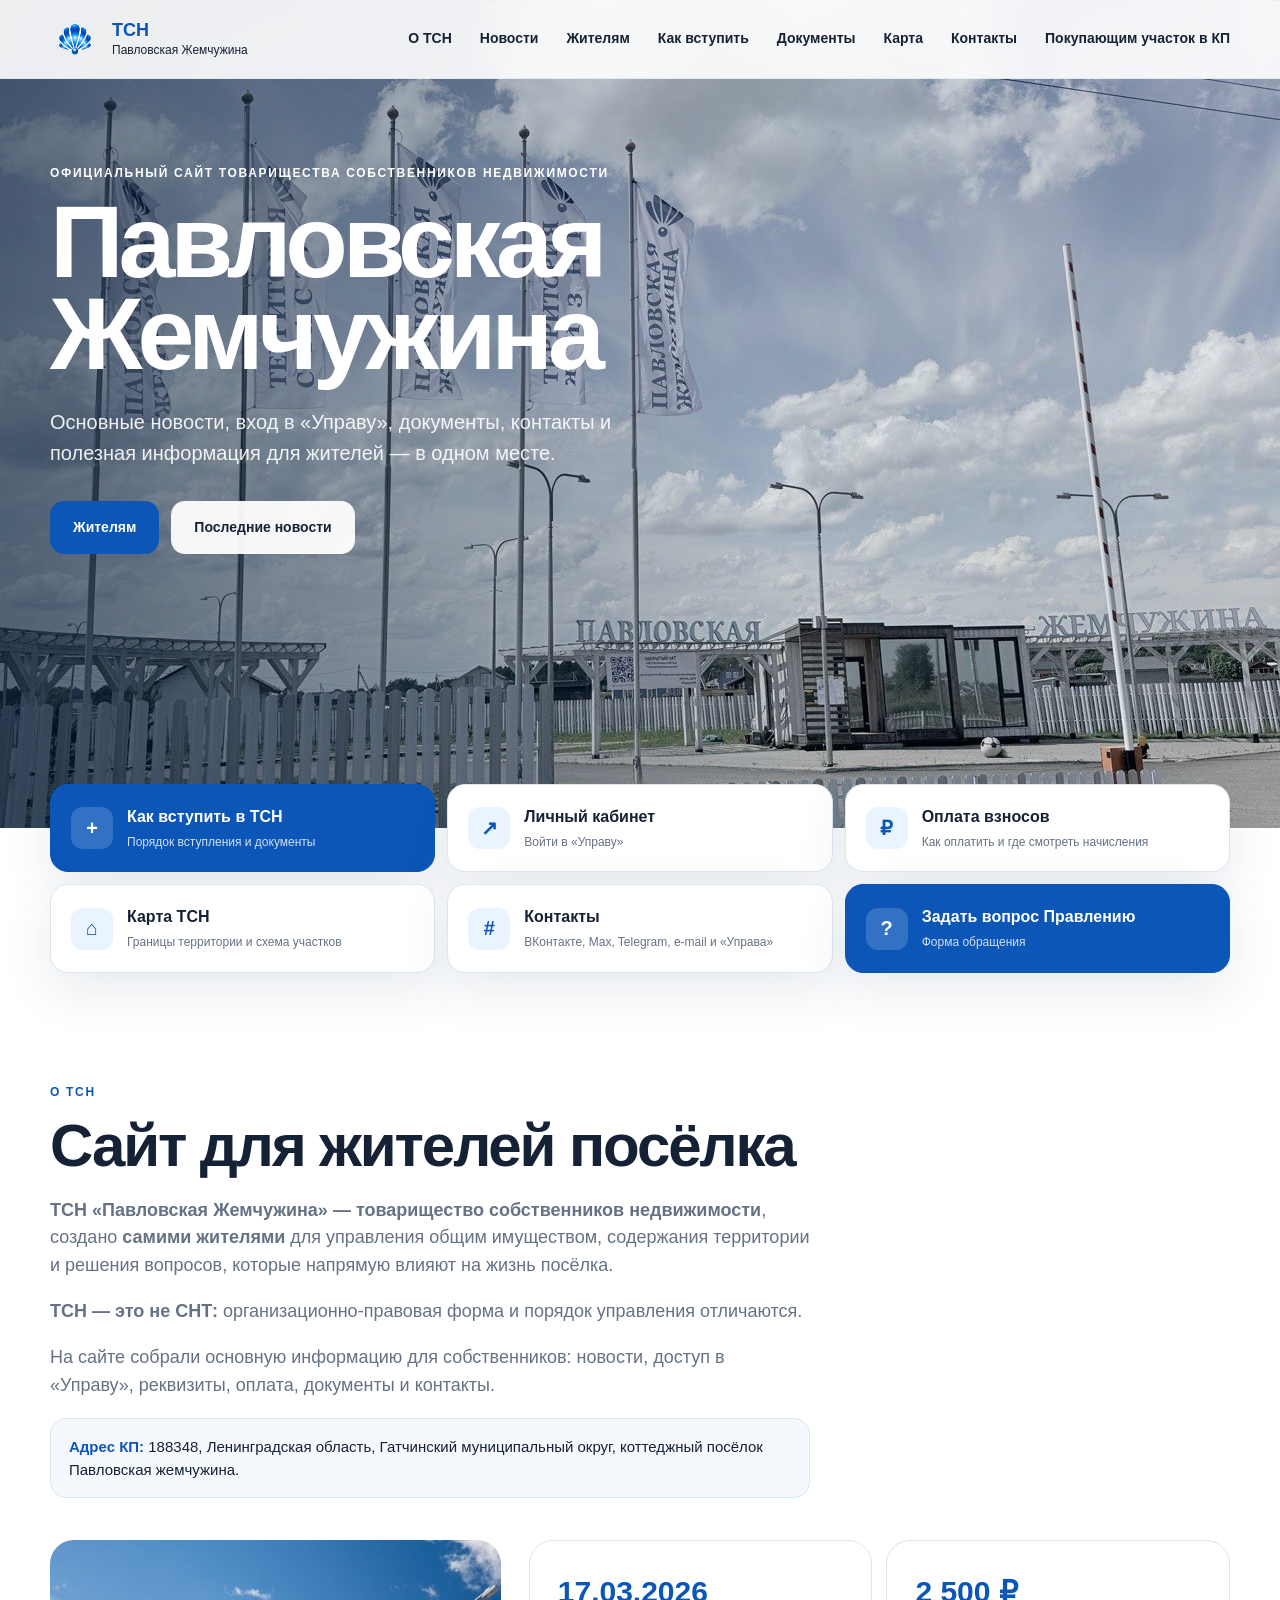
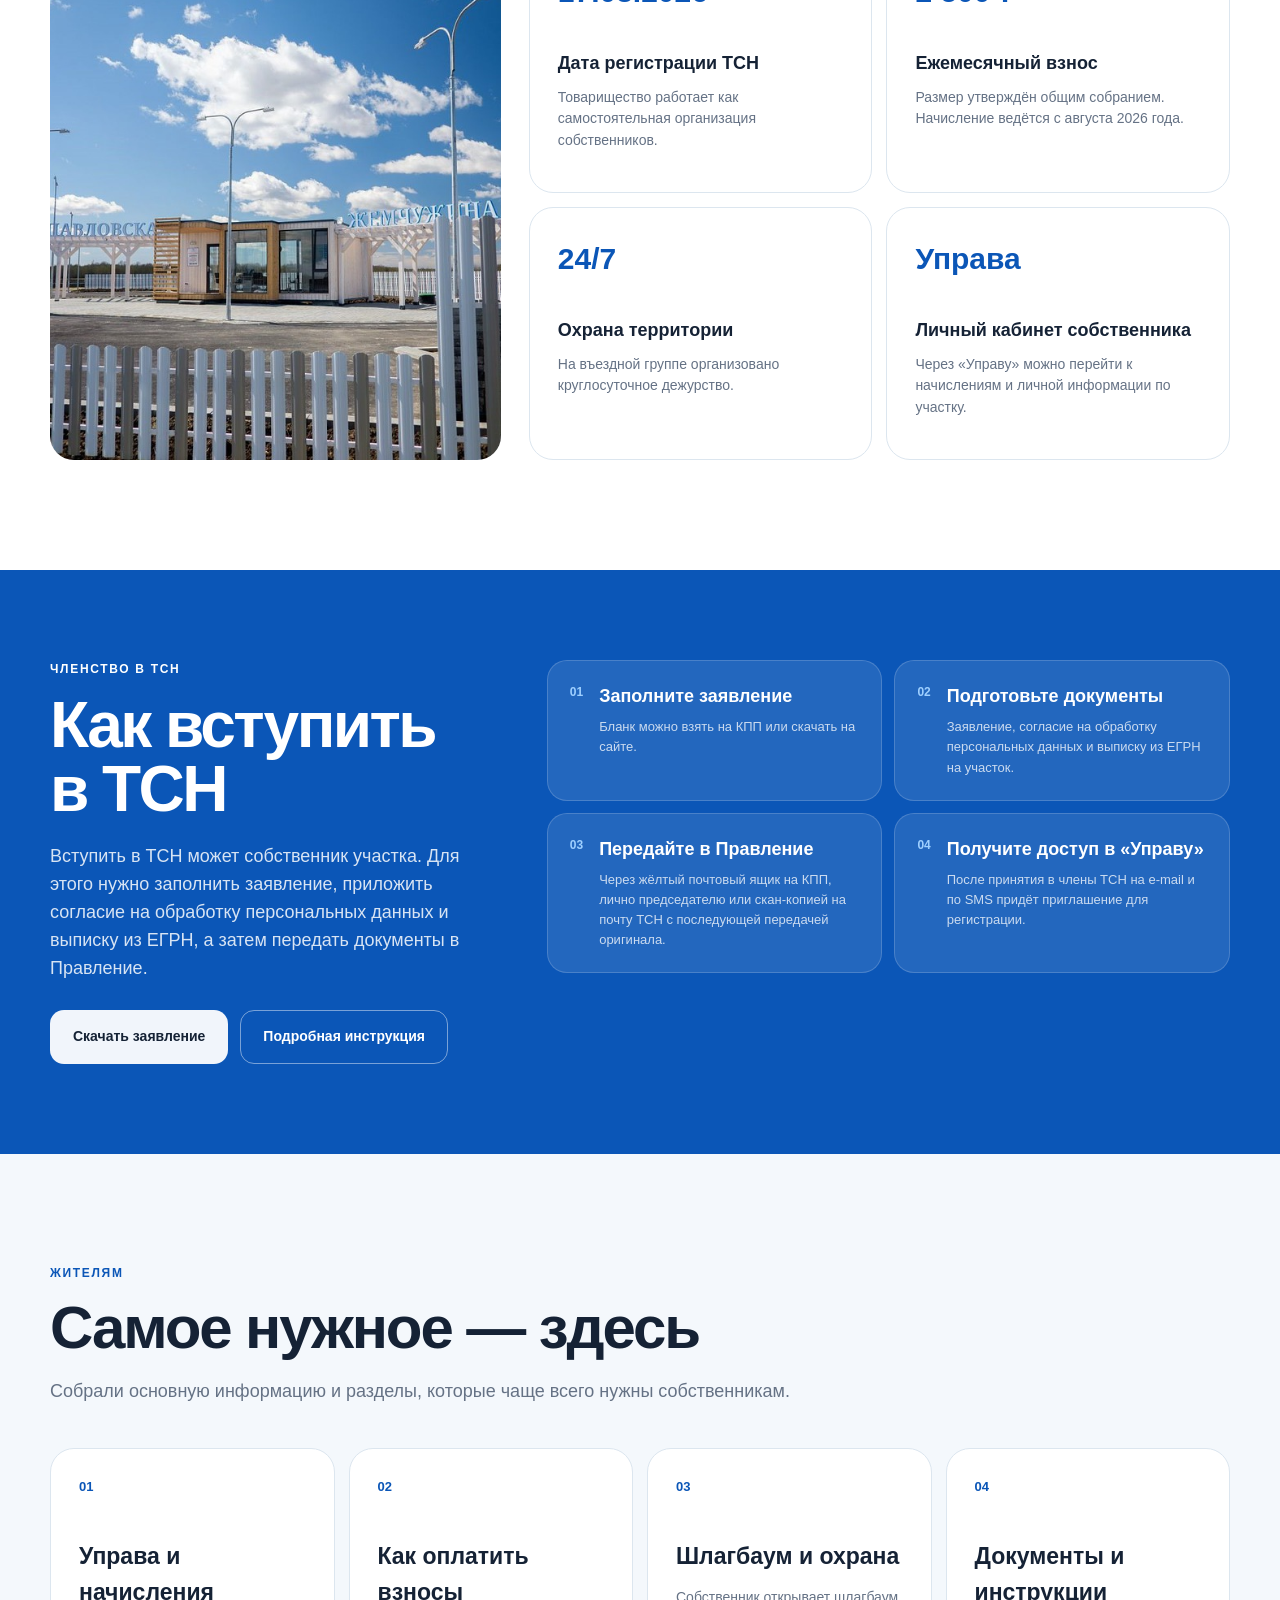
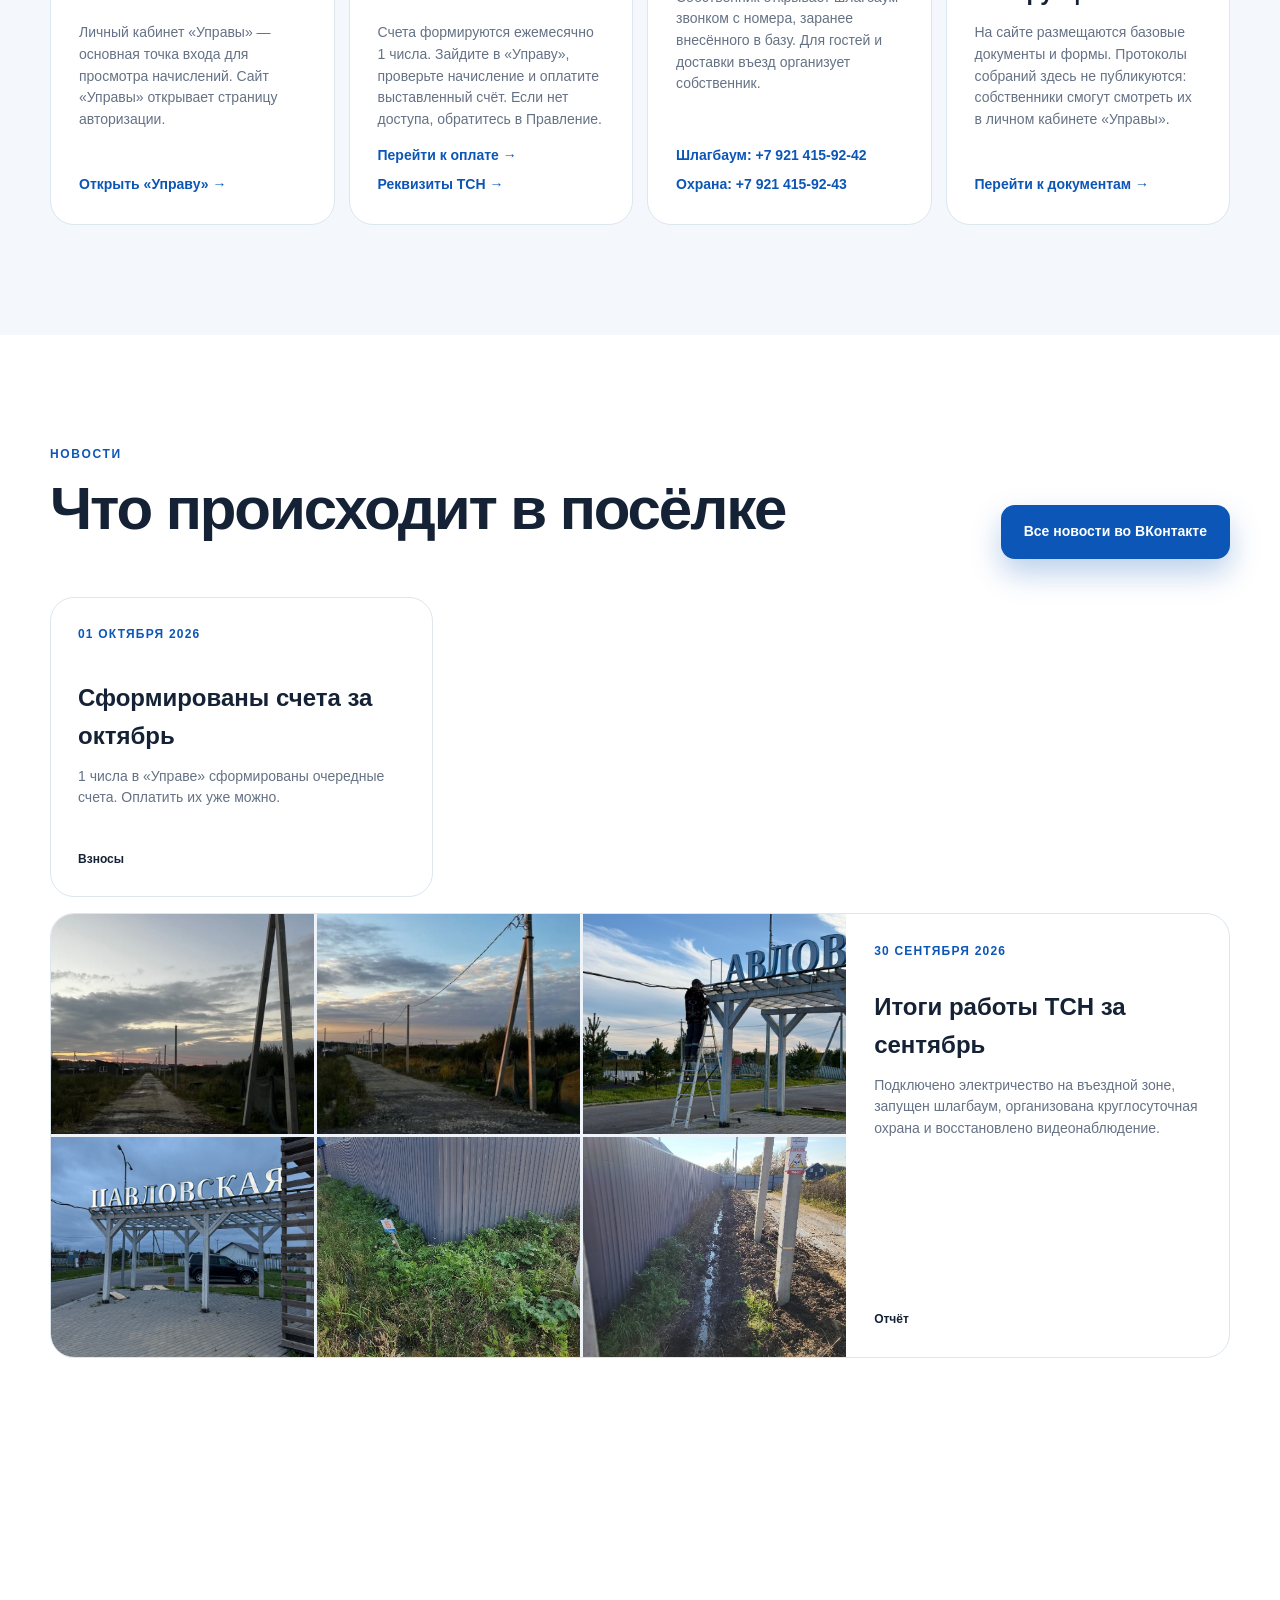
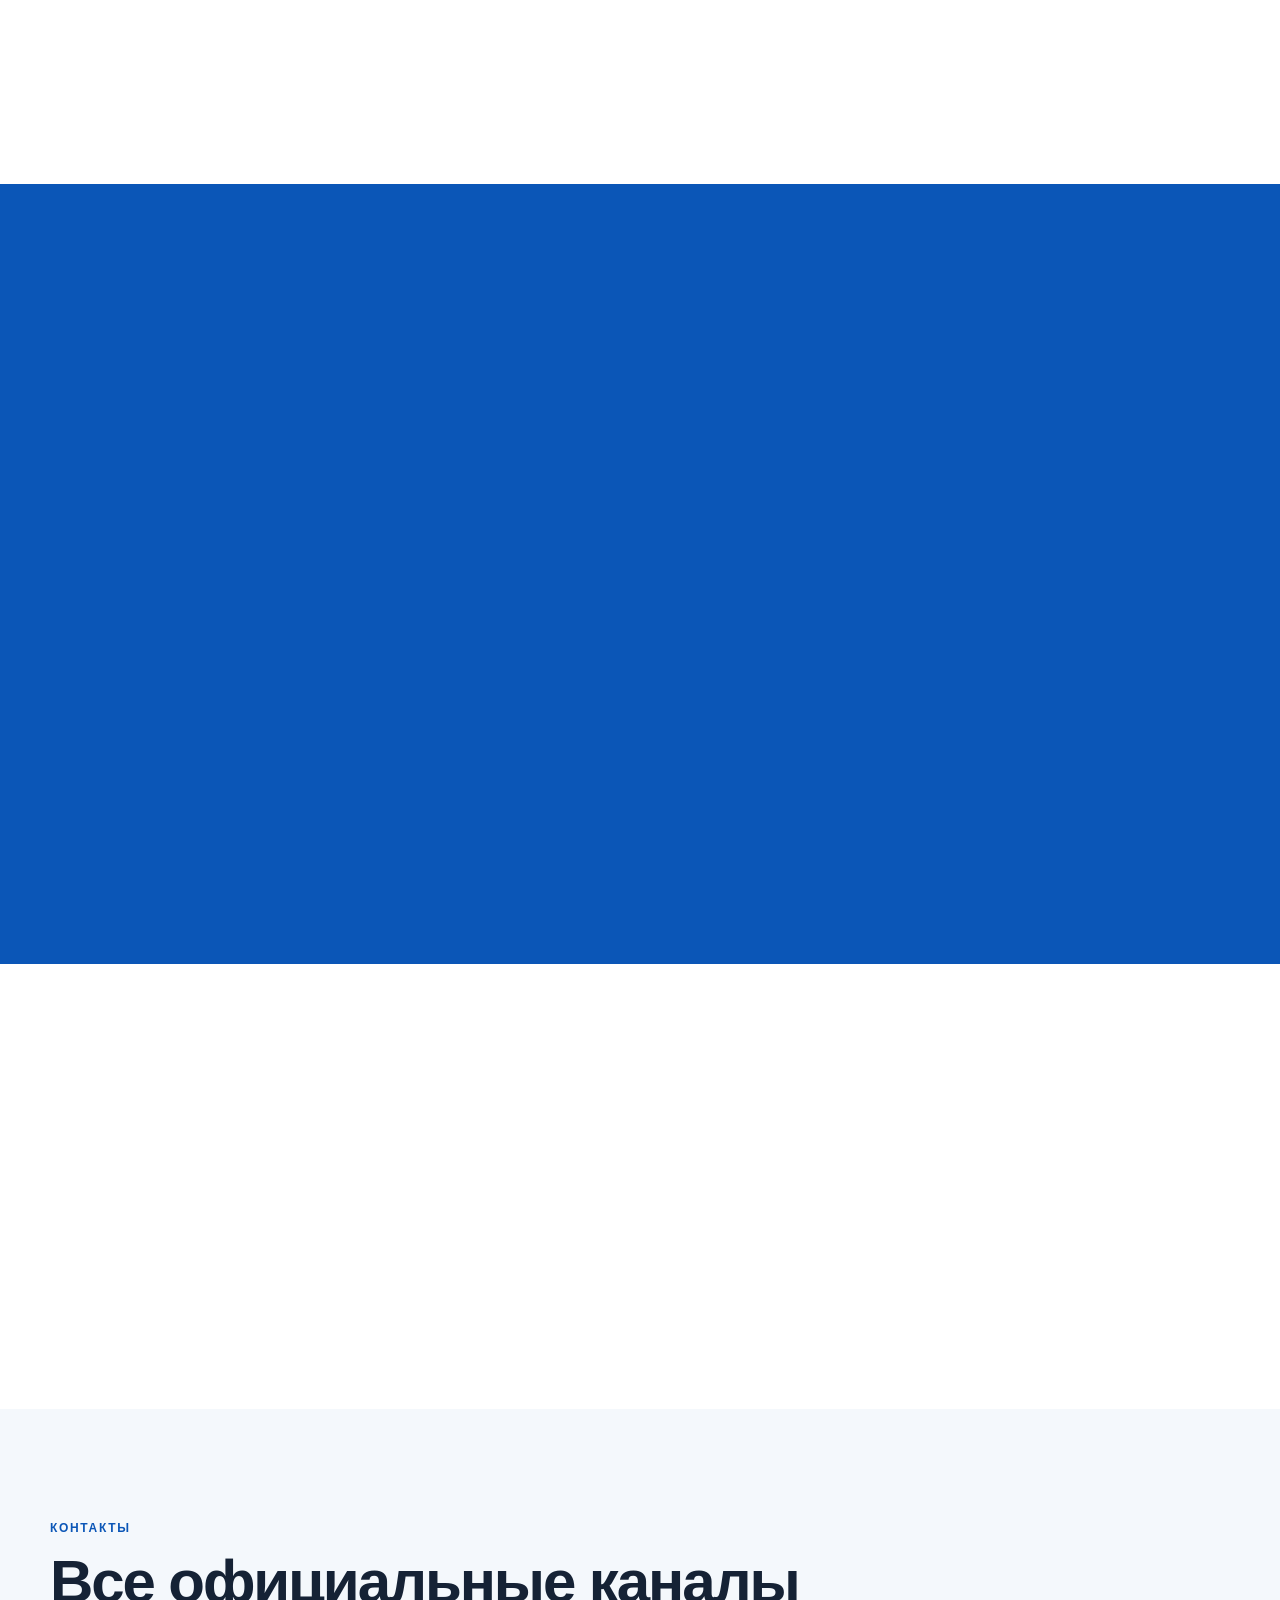
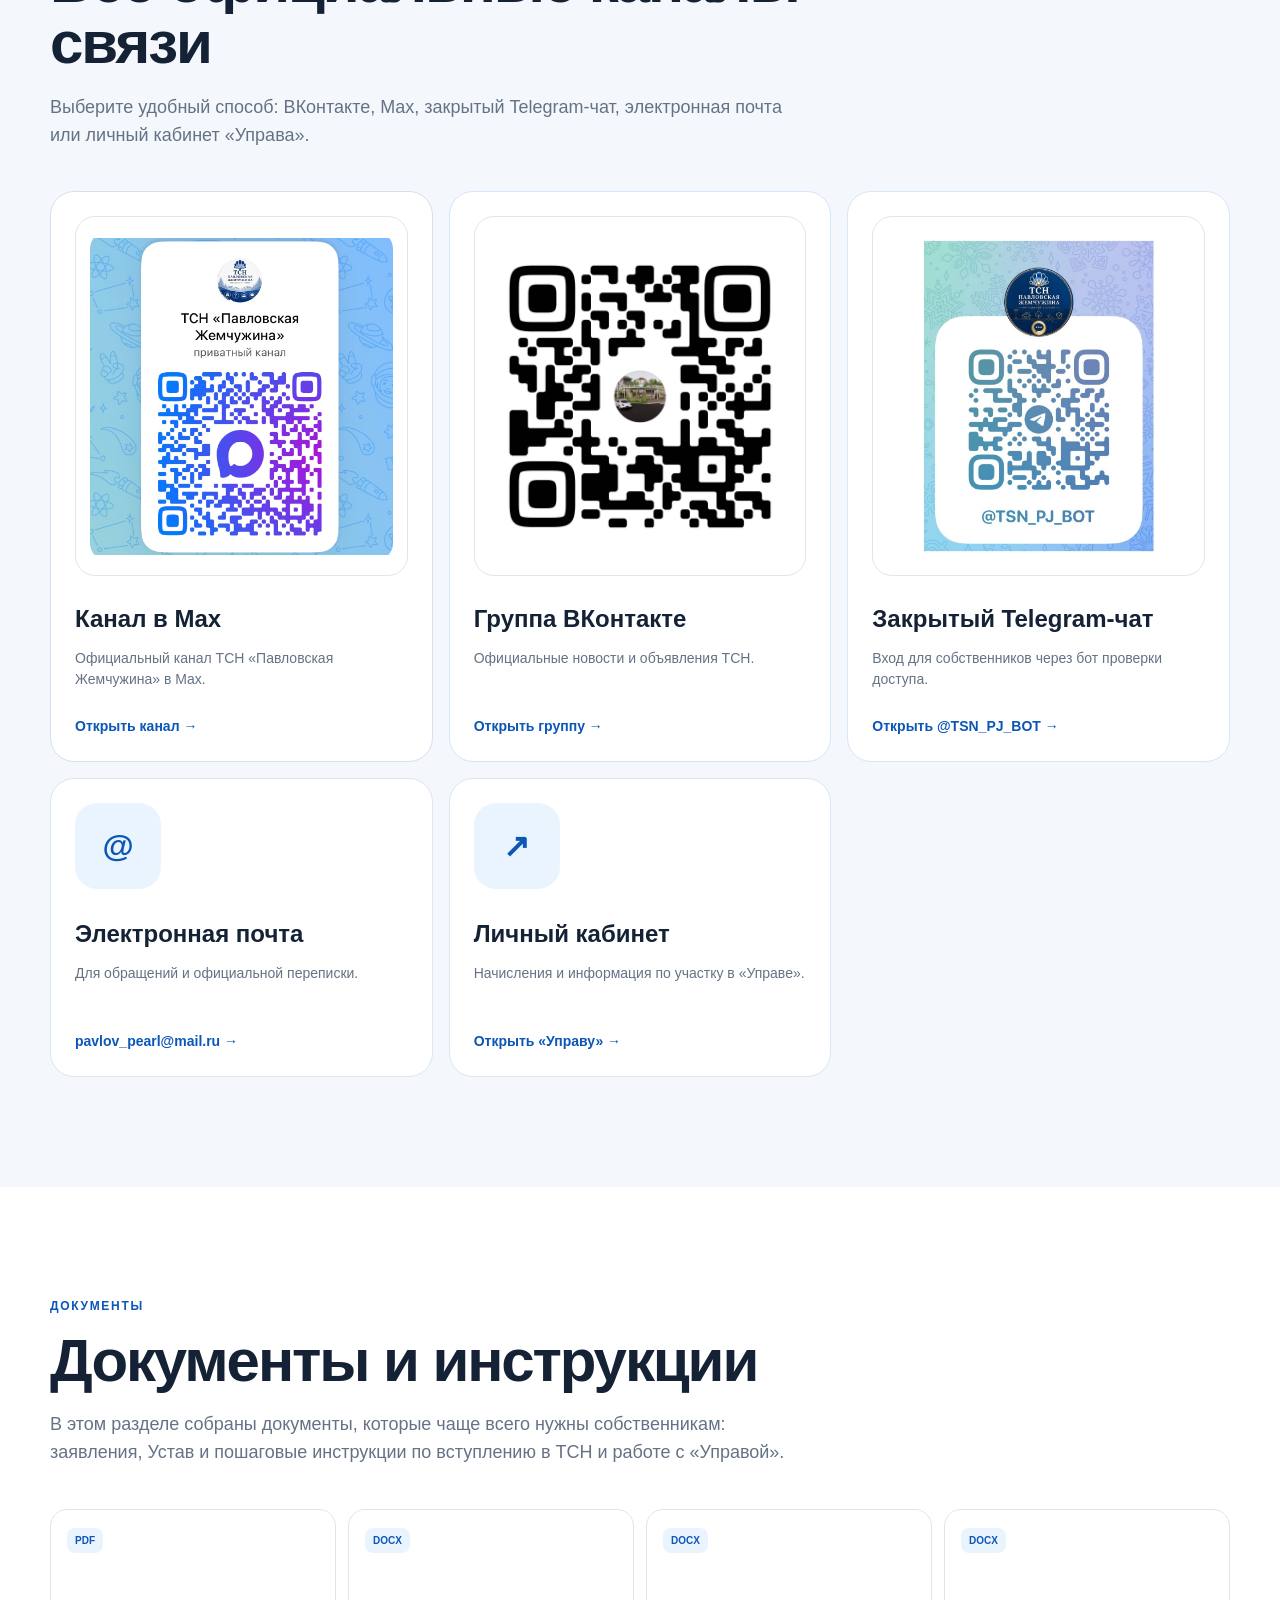
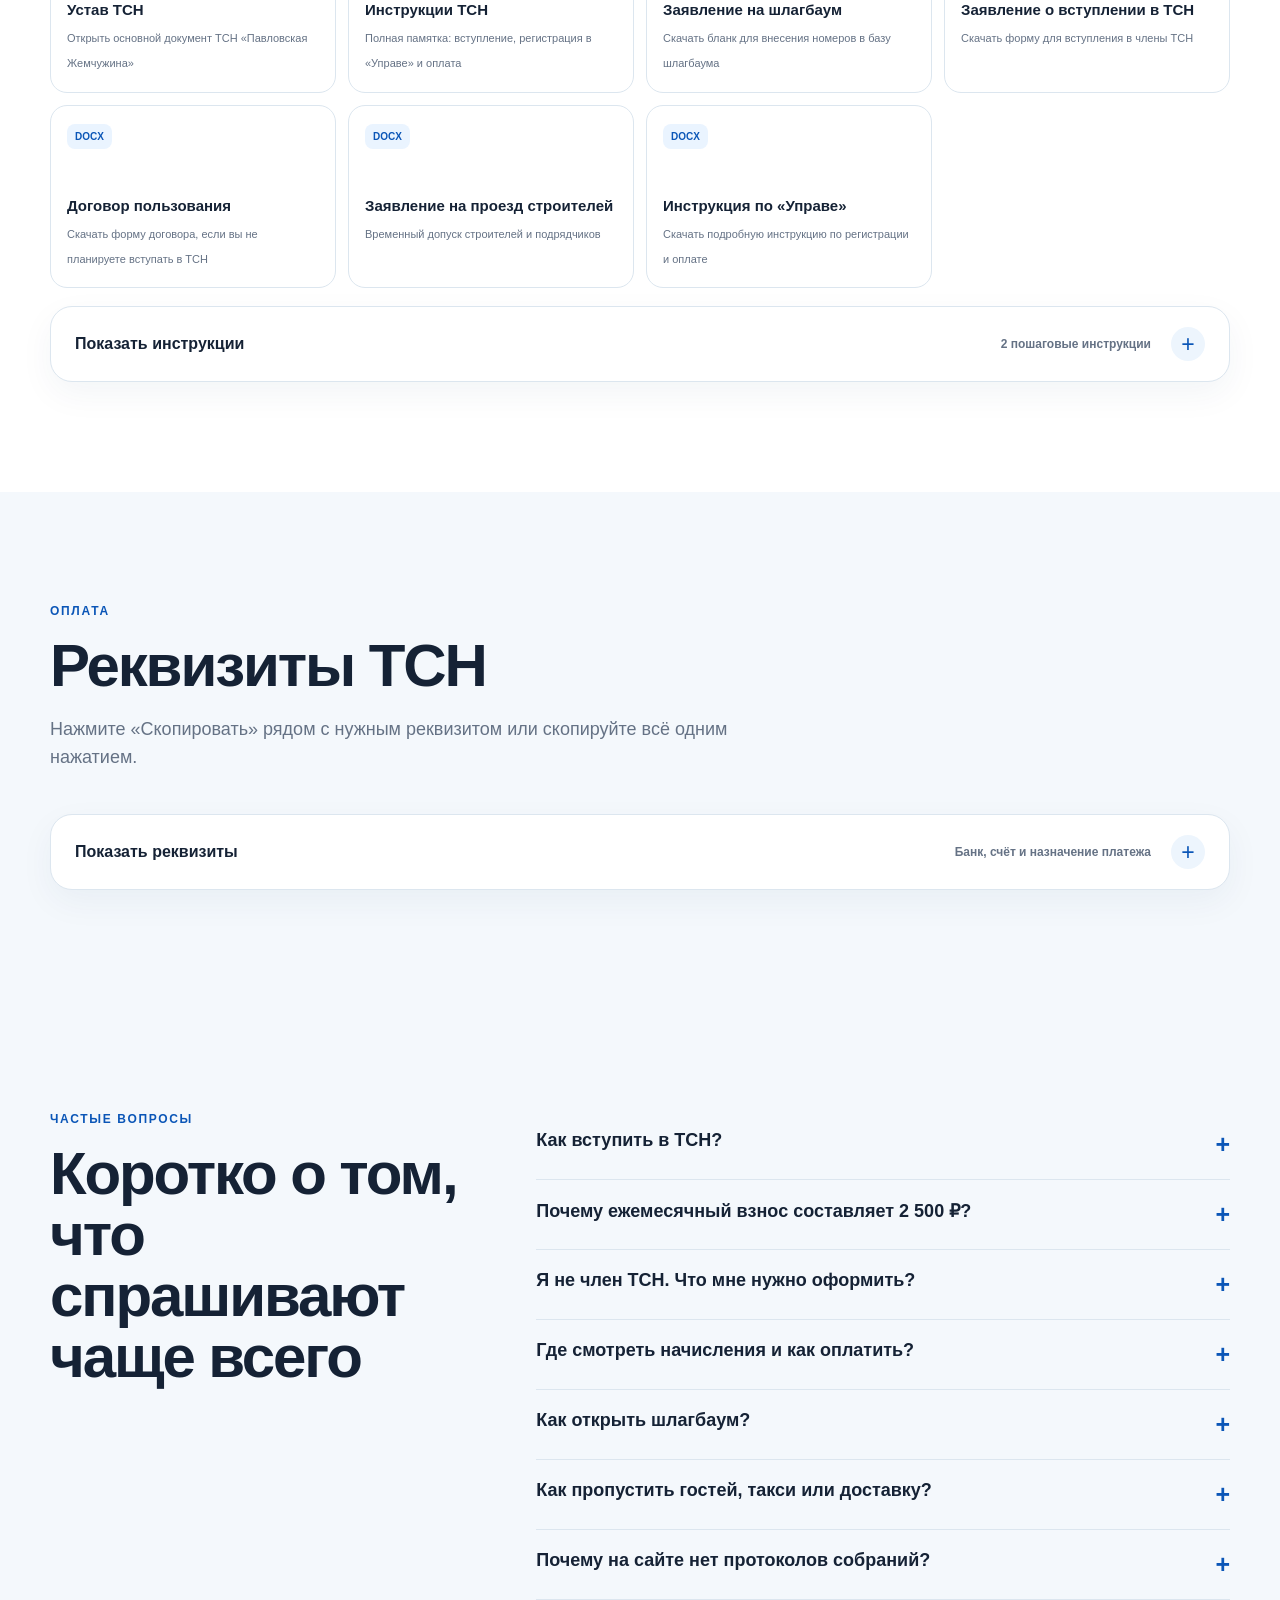
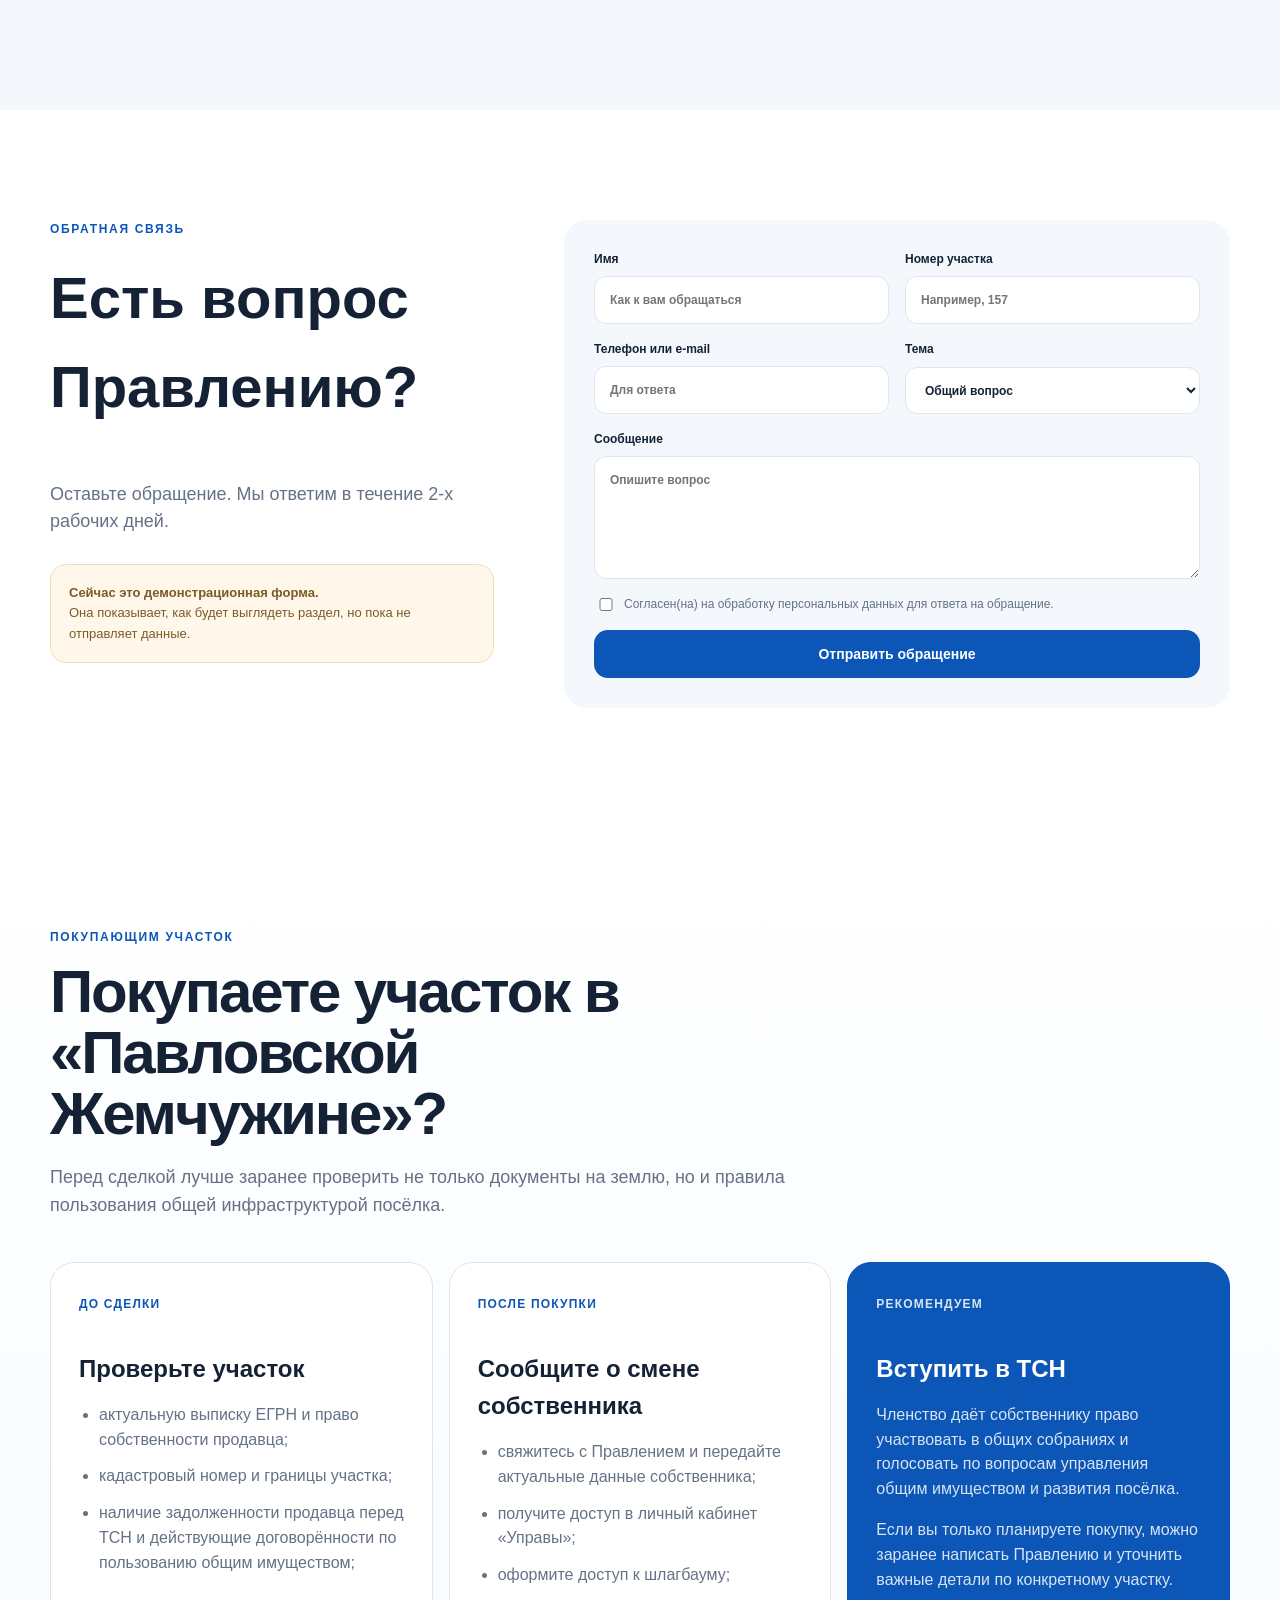
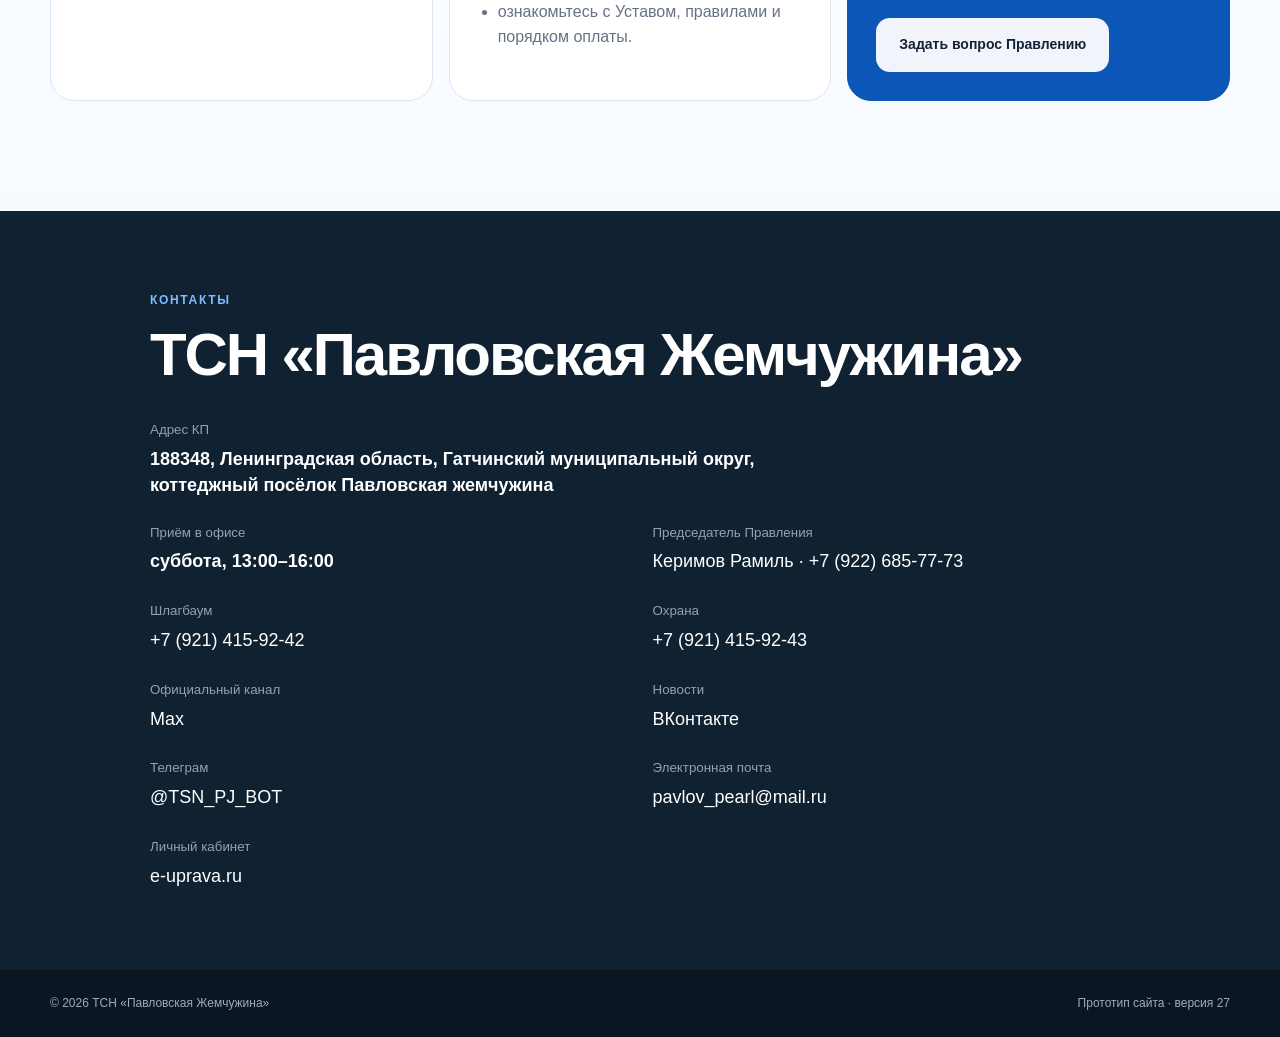
==== index.html @ 9bb7208a "Add files via upload" ====
<!doctype html>
<html lang="ru">
<head>
  <meta charset="utf-8" />
  <meta name="viewport" content="width=device-width, initial-scale=1" />
  <meta name="theme-color" content="#0b56b7" />
  <meta name="description" content="Официальный сайт ТСН «Павловская Жемчужина»: новости, карта, документы, контакты и сервисы для жителей." />
  <title>ТСН «Павловская Жемчужина»</title>
  <link rel="icon" type="image/png" href="assets/logo-mark.png" />
  <link rel="stylesheet" href="styles.css" />
</head>
<body>
  <header class="site-header" id="top">
    <div class="header-inner container">
      <a class="brand" href="#top" aria-label="На главную">
        <img src="assets/logo-mark.png" alt="Павловская Жемчужина" />
        <span><strong>ТСН</strong><small>Павловская Жемчужина</small></span>
      </a>
      <button class="menu-toggle" type="button" aria-label="Открыть меню" aria-expanded="false">☰</button>
      <nav class="main-nav" aria-label="Основная навигация">
        <a href="#about">О ТСН</a>
        <a href="#news">Новости</a>
        <a href="#residents">Жителям</a>
        <a href="#join">Как вступить</a>
        <a href="#documents">Документы</a>
        <a href="#map">Карта</a>
        <a href="#contacts">Контакты</a>
        <a href="#buyers">Покупающим участок в КП</a>
      </nav>
    </div>
  </header>

  <main>
    <section class="hero">
      <img class="hero-bg" src="assets/hero.jpg" alt="Въезд в коттеджный поселок Павловская Жемчужина" />
      <div class="hero-overlay"></div>
      <div class="hero-content container">
        <div class="hero-card reveal">
          <p class="eyebrow">Официальный сайт товарищества собственников недвижимости</p>
          <h1>Павловская<br>Жемчужина</h1>
          <p class="hero-lead">Основные новости, вход в «Управу», документы, контакты и полезная информация для жителей — в одном месте.</p>
          <div class="hero-actions">
            <a class="btn btn-primary" href="#residents">Жителям</a>
            <a class="btn btn-light" href="#news">Последние новости</a>
          </div>
        </div>
      </div>
    </section>

    <section class="quick-wrap">
      <div class="container quick-grid quick-grid-six">
        <a class="quick-card quick-card-accent" href="#join"><span class="quick-icon">+</span><div><strong>Как вступить в ТСН</strong><small>Порядок вступления и документы</small></div></a>
        <a class="quick-card" href="https://e-uprava.ru/main" target="_blank" rel="noopener"><span class="quick-icon">↗</span><div><strong>Личный кабинет</strong><small>Войти в «Управу»</small></div></a>
        <a class="quick-card" href="#payments"><span class="quick-icon">₽</span><div><strong>Оплата взносов</strong><small>Как оплатить и где смотреть начисления</small></div></a>
        <a class="quick-card" href="#map"><span class="quick-icon">⌂</span><div><strong>Карта ТСН</strong><small>Границы территории и схема участков</small></div></a>
        <a class="quick-card" href="#socials"><span class="quick-icon">#</span><div><strong>Контакты</strong><small>ВКонтакте, Max, Telegram, e-mail и «Управа»</small></div></a>
        <a class="quick-card quick-card-accent" href="#feedback"><span class="quick-icon">?</span><div><strong>Задать вопрос Правлению</strong><small>Форма обращения</small></div></a>
      </div>
    </section>

    <section class="section container" id="about">
      <div class="section-heading reveal">
        <p class="eyebrow blue">О ТСН</p>
        <h2>Сайт для жителей посёлка</h2>
        <p><strong>ТСН «Павловская Жемчужина» — товарищество собственников недвижимости</strong>, создано <strong>самими жителями</strong> для управления общим имуществом, содержания территории и решения вопросов, которые напрямую влияют на жизнь посёлка.</p>
        <p><strong>ТСН — это не СНТ:</strong> организационно-правовая форма и порядок управления отличаются.</p>
        <p>На сайте собрали основную информацию для собственников: новости, доступ в «Управу», реквизиты, оплата, документы и контакты.</p>
              <div class="address-note reveal"><strong>Адрес КП:</strong> 188348, Ленинградская область, Гатчинский муниципальный округ, коттеджный посёлок Павловская жемчужина.</div>
      </div>
      <div class="about-grid">
        <div class="about-photo reveal"><img src="assets/entrance.jpg" alt="Въездная группа Павловской Жемчужины" /></div>
        <div class="facts-grid reveal">
          <article><span>17.03.2026</span><strong>Дата регистрации ТСН</strong><p>Товарищество работает как самостоятельная организация собственников.</p></article>
          <article><span>2 500 ₽</span><strong>Ежемесячный взнос</strong><p>Размер утверждён общим собранием. Начисление ведётся с августа 2026 года.</p></article>
          <article><span>24/7</span><strong>Охрана территории</strong><p>На въездной группе организовано круглосуточное дежурство.</p></article>
          <article><span>Управа</span><strong>Личный кабинет собственника</strong><p>Через «Управу» можно перейти к начислениям и личной информации по участку.</p></article>
        </div>
      </div>
    </section>

    <section class="section join-section" id="join">
      <div class="container join-layout">
        <div class="join-copy reveal">
          <p class="eyebrow">Членство в ТСН</p>
          <h2>Как вступить в ТСН</h2>
          <p>Вступить в ТСН может собственник участка. Для этого нужно заполнить заявление, приложить согласие на обработку персональных данных и выписку из ЕГРН, а затем передать документы в Правление.</p>
          <div class="join-actions">
            <a class="btn btn-light" href="assets/zayavlenie-o-vstuplenii-v-tsn.docx" download>Скачать заявление</a>
            <a class="btn join-outline" href="#documents">Подробная инструкция</a>
          </div>
        </div>
        <div class="join-steps reveal">
          <article><span>01</span><div><strong>Заполните заявление</strong><p>Бланк можно взять на КПП или скачать на сайте.</p></div></article>
          <article><span>02</span><div><strong>Подготовьте документы</strong><p>Заявление, согласие на обработку персональных данных и выписку из ЕГРН на участок.</p></div></article>
          <article><span>03</span><div><strong>Передайте в Правление</strong><p>Через жёлтый почтовый ящик на КПП, лично председателю или скан-копией на почту ТСН с последующей передачей оригинала.</p></div></article>
          <article><span>04</span><div><strong>Получите доступ в «Управу»</strong><p>После принятия в члены ТСН на e-mail и по SMS придёт приглашение для регистрации.</p></div></article>
        </div>
      </div>
    </section>

    <section class="section section-soft" id="residents">
      <div class="container">
        <div class="section-heading reveal">
          <p class="eyebrow blue">Жителям</p>
          <h2>Самое нужное — здесь</h2>
          <p>Собрали основную информацию и разделы, которые чаще всего нужны собственникам.</p>
        </div>
        <div class="service-grid">
          <article class="service-card reveal" id="payments"><span>01</span><h3>Управа и начисления</h3><p>Личный кабинет «Управы» — основная точка входа для просмотра начислений. Сайт «Управы» открывает страницу авторизации.</p><a class="text-link" href="https://e-uprava.ru/main" target="_blank" rel="noopener">Открыть «Управу» →</a></article>
          <article class="service-card reveal"><span>02</span><h3>Как оплатить взносы</h3><p>Счета формируются ежемесячно 1 числа. Зайдите в «Управу», проверьте начисление и оплатите выставленный счёт. Если нет доступа, обратитесь в Правление.</p><a class="text-link" href="https://e-uprava.ru/main" target="_blank" rel="noopener">Перейти к оплате →</a><a class="text-link" href="#requisites">Реквизиты ТСН →</a></article>
          <article class="service-card reveal" id="barrier"><span>03</span><h3>Шлагбаум и охрана</h3><p>Собственник открывает шлагбаум звонком с номера, заранее внесённого в базу. Для гостей и доставки въезд организует собственник.</p><a class="text-link" href="tel:+79214159242">Шлагбаум: +7 921 415-92-42</a><a class="text-link" href="tel:+79214159243">Охрана: +7 921 415-92-43</a></article>
          <article class="service-card reveal"><span>04</span><h3>Документы и инструкции</h3><p>На сайте размещаются базовые документы и формы. Протоколы собраний здесь не публикуются: собственники смогут смотреть их в личном кабинете «Управы».</p><a class="text-link" href="#documents">Перейти к документам →</a></article>
        </div>
      </div>
    </section>

    <section class="section container" id="news">
      <div class="section-row">
        <div class="section-heading compact reveal">
          <p class="eyebrow blue">Новости</p>
          <h2>Что происходит в посёлке</h2>
        </div>
        <a class="btn btn-primary news-cta" href="https://vk.ru/club219287578" target="_blank" rel="noopener">Все новости во ВКонтакте</a>
      </div>
      <div class="news-grid" id="newsGrid"></div>
    </section>

    <section class="feature-section">
      <div class="container feature-grid">
        <div class="feature-photo reveal"><img src="assets/barrier.png" alt="Шлагбаум Павловской Жемчужины" /></div>
        <div class="feature-copy reveal">
          <p class="eyebrow">Въездная группа</p>
          <h2>Шлагбаум на КПП</h2>
          <p>Доступ работает только для телефонных номеров, внесённых в базу по заявлению собственника.</p>
          <ul class="check-list">
            <li>Открытие звонком с зарегистрированного номера</li>
            <li>Гостям, такси и обычной доставке открывает собственник</li>
            <li>Грузовой въезд — через охрану</li>
          </ul>
          <div class="contact-chips"><a href="tel:+79214159242">Шлагбаум</a><a href="tel:+79214159243">Охрана</a></div>
        </div>
      </div>
    </section>

    <section class="section container compact-section" id="map">
      <div class="section-heading reveal compact-heading">
        <p class="eyebrow blue">Карта ТСН</p>
        <h2>Границы территории и схема участков</h2>
        <p>Красной линией показана граница ТСН.</p>
      </div>
      <details class="section-details reveal">
        <summary><span>Показать карту границ</span><span class="details-hint">Открыть схему</span></summary>
        <div class="details-body">
          <div class="map-grid map-grid-single">
            <div class="map-card"><img src="assets/tsn-boundary-map.png" alt="Генплан посёлка с выделенной границей ТСН" /></div>
          </div>
        </div>
      </details>
    </section>

    <section class="section section-soft" id="socials">
      <div class="container">
        <div class="section-heading reveal">
          <p class="eyebrow blue">Контакты</p>
          <h2>Все официальные каналы связи</h2>
          <p>Выберите удобный способ: ВКонтакте, Max, закрытый Telegram-чат, электронная почта или личный кабинет «Управа».</p>
        </div>
        <div class="social-grid">
          <article class="social-card max-card reveal">
            <div class="social-visual"><img src="[data-uri]" alt="QR-код официального канала ТСН в Max" class="contact-qr-image" /></div>
            <h3>Канал в Max</h3>
            <p>Официальный канал ТСН «Павловская Жемчужина» в Max.</p>
            <a class="text-link" href="https://max.ru/join/TcC6BBasvoT4Y1h8aFy3ZYpE2SZgT-ccSAhYjDkr8n4" target="_blank" rel="noopener">Открыть канал →</a>
          </article>
          <article class="social-card vk-card reveal">
            <div class="social-visual"><img src="assets/vk-qr.png" alt="QR-код на группу ВКонтакте" /></div>
            <h3>Группа ВКонтакте</h3>
            <p>Официальные новости и объявления ТСН.</p>
            <a class="text-link" href="https://vk.ru/club219287578" target="_blank" rel="noopener">Открыть группу →</a>
          </article>
          <article class="social-card tg-card reveal">
            <div class="social-visual"><img src="assets/telegram-chat-qr.jpg" alt="QR-код входа в закрытый Telegram-чат ТСН" class="contact-qr-image" /></div>
            <h3>Закрытый Telegram-чат</h3>
            <p>Вход для собственников через бот проверки доступа.</p>
            <a class="text-link" href="https://t.me/TSN_PJ_BOT" target="_blank" rel="noopener">Открыть @TSN_PJ_BOT →</a>
          </article>
          <article class="social-card contact-card reveal">
            <div class="contact-card-icon">@</div>
            <h3>Электронная почта</h3>
            <p>Для обращений и официальной переписки.</p>
            <a class="text-link" href="mailto:pavlov_pearl@mail.ru">pavlov_pearl@mail.ru →</a>
          </article>
          <article class="social-card contact-card reveal">
            <div class="contact-card-icon">↗</div>
            <h3>Личный кабинет</h3>
            <p>Начисления и информация по участку в «Управе».</p>
            <a class="text-link" href="https://e-uprava.ru/main" target="_blank" rel="noopener">Открыть «Управу» →</a>
          </article>
        </div>
      </div>
    </section>

    <section class="section container" id="documents">
      <div class="section-heading reveal">
        <p class="eyebrow blue">Документы</p>
        <h2>Документы и инструкции</h2>
        <p>В этом разделе собраны документы, которые чаще всего нужны собственникам: заявления, Устав и пошаговые инструкции по вступлению в ТСН и работе с «Управой».</p>
      </div>
      <div class="doc-grid doc-grid-files">
        <a class="doc-card" href="assets/ustav-tsn-pavlovskaya-zhemchuzhina.pdf" target="_blank" rel="noopener"><span>PDF</span><strong>Устав ТСН</strong><small>Открыть основной документ ТСН «Павловская Жемчужина»</small></a>
        <a class="doc-card" href="assets/instruktsii-tsn.docx" download><span>DOCX</span><strong>Инструкции ТСН</strong><small>Полная памятка: вступление, регистрация в «Управе» и оплата</small></a>
        <a class="doc-card" href="assets/zayavlenie-na-shlagbaum.docx" download><span>DOCX</span><strong>Заявление на шлагбаум</strong><small>Скачать бланк для внесения номеров в базу шлагбаума</small></a>
        <a class="doc-card" href="assets/zayavlenie-o-vstuplenii-v-tsn.docx" download><span>DOCX</span><strong>Заявление о вступлении в ТСН</strong><small>Скачать форму для вступления в члены ТСН</small></a>
        <a class="doc-card" href="assets/dogovor-polzovaniya-obshchim-imushchestvom.docx" download><span>DOCX</span><strong>Договор пользования</strong><small>Скачать форму договора, если вы не планируете вступать в ТСН</small></a>
        <a class="doc-card" href="assets/zayavlenie-na-vremennyy-dopusk-stroiteley.docx" download><span>DOCX</span><strong>Заявление на проезд строителей</strong><small>Временный допуск строителей и подрядчиков</small></a>
        <a class="doc-card" href="assets/instruktsiya-uprava.docx" download><span>DOCX</span><strong>Инструкция по «Управе»</strong><small>Скачать подробную инструкцию по регистрации и оплате</small></a>
      </div>
      <details class="section-details instructions-collapsible reveal">
        <summary><span>Показать инструкции</span><span class="details-hint">2 пошаговые инструкции</span></summary>
        <div class="details-body">
          <div class="instruction-stack">
        <details class="instruction-details">
          <summary>Как вступить в ТСН</summary>
          <div class="instruction-content">
            <ol>
              <li><strong>Заполните заявление о вступлении.</strong> Бланк можно взять на КПП на информационном щите при въезде или скачать на сайте.</li>
              <li><strong>Подготовьте комплект документов.</strong> Нужны заявление о вступлении, согласие на обработку персональных данных и выписка из ЕГРН на участок.</li>
              <li><strong>Передайте документы в Правление.</strong> Можно оставить их в жёлтом почтовом ящике на информационном щите на КПП, передать лично председателю Правления Рамилю Керимову (+7 922 685-77-73) или отправить скан-копию на <a href="mailto:pavlov_pearl@mail.ru">pavlov_pearl@mail.ru</a> с последующей передачей оригинала.</li>
              <li><strong>После вступления оплатите вступительный взнос.</strong> На электронную почту придут реквизиты для оплаты вступительного взноса 2 500 ₽.</li>
              <li><strong>Зарегистрируйтесь в «Управе».</strong> После принятия в члены ТСН на e-mail и по SMS придёт ссылка-приглашение на регистрацию на портале «Управа».</li>
            </ol>
            <a class="text-link" href="assets/zayavlenie-o-vstuplenii-v-tsn.docx" download>Скачать заявление о вступлении →</a>
            <a class="text-link" href="assets/instruktsii-tsn.docx" download>Скачать полную инструкцию ТСН →</a>
          </div>
        </details>
        <details class="instruction-details reveal">
          <summary>Как зарегистрироваться и оплатить через «Управу»</summary>
          <div class="instruction-content">
            <ol>
              <li><strong>Получите приглашение.</strong> После принятия в члены ТСН на e-mail и по SMS приходит ссылка на регистрацию на портале «Управа».</li>
              <li><strong>Зарегистрируйтесь на портале.</strong> По ссылке введите телефон или e-mail, указанный в заявлении на вступление, и придумайте пароль. Входить в «Управу» рекомендуется без VPN.</li>
              <li><strong>Пополните лицевой счёт.</strong> В разделе «Главная» нажмите «Пополнить баланс», укажите сумму и сохраните счёт. Его можно оплатить по QR-коду или квитанции.</li>
              <li><strong>Оплатите ежемесячный счёт.</strong> В разделе «Счета» откройте нужный счёт и оплатите его по QR-коду либо кнопкой «Оплатить с ЛС», если лицевой счёт был пополнен заранее.</li>
              <li><strong>Проверьте оплату.</strong> После оплаты информация появится в разделе «Платежи».</li>
            </ol>
            <a class="text-link" href="assets/instruktsiya-uprava.docx" download>Скачать подробную инструкцию по «Управе» →</a>
          </div>
        </details>
        <div class="info-note">
          <strong>Важно по заявлению на шлагбаум</strong>
          <p>Согласие на обработку персональных данных нужно от владельца каждого номера телефона, который указывается в заявлении на шлагбаум.</p>
        </div>
          </div>
        </div>
      </details>
    </section>


    <section class="section section-soft" id="requisites">
      <div class="container">
        <div class="section-heading reveal">
          <p class="eyebrow blue">Оплата</p>
          <h2>Реквизиты ТСН</h2>
          <p>Нажмите «Скопировать» рядом с нужным реквизитом или скопируйте всё одним нажатием.</p>
        </div>

        <details class="section-details requisites-collapsible reveal">
          <summary><span>Показать реквизиты</span><span class="details-hint">Банк, счёт и назначение платежа</span></summary>
          <div class="details-body">
        <div class="requisites-layout">
          <div class="requisites-card reveal">
            <div class="requisite-row">
              <div><small>Получатель</small><strong>ТСН «ПАВЛОВСКАЯ ЖЕМЧУЖИНА»</strong></div>
              <button class="copy-btn" type="button" data-copy='ТСН "ПАВЛОВСКАЯ ЖЕМЧУЖИНА"'>Скопировать</button>
            </div>
            <div class="requisite-row">
              <div><small>ИНН</small><strong>4705128409</strong></div>
              <button class="copy-btn" type="button" data-copy="4705128409">Скопировать</button>
            </div>
            <div class="requisite-row">
              <div><small>КПП</small><strong>470501001</strong></div>
              <button class="copy-btn" type="button" data-copy="470501001">Скопировать</button>
            </div>
            <div class="requisite-row">
              <div><small>ОГРН</small><strong>1264700003380</strong></div>
              <button class="copy-btn" type="button" data-copy="1264700003380">Скопировать</button>
            </div>
            <div class="requisite-row">
              <div><small>Расчётный счёт</small><strong>40703810655710001033</strong></div>
              <button class="copy-btn" type="button" data-copy="40703810655710001033">Скопировать</button>
            </div>
            <div class="requisite-row">
              <div><small>Банк</small><strong>СЕВЕРО-ЗАПАДНЫЙ БАНК ПАО СБЕРБАНК</strong></div>
              <button class="copy-btn" type="button" data-copy="СЕВЕРО-ЗАПАДНЫЙ БАНК ПАО СБЕРБАНК">Скопировать</button>
            </div>
            <div class="requisite-row">
              <div><small>БИК</small><strong>044030653</strong></div>
              <button class="copy-btn" type="button" data-copy="044030653">Скопировать</button>
            </div>
            <div class="requisite-row">
              <div><small>Корр. счёт</small><strong>30101810500000000653</strong></div>
              <button class="copy-btn" type="button" data-copy="30101810500000000653">Скопировать</button>
            </div>
            <div class="requisite-row">
              <div><small>ИНН банка</small><strong>7707083893</strong></div>
              <button class="copy-btn" type="button" data-copy="7707083893">Скопировать</button>
            </div>
            <div class="requisite-row">
              <div><small>КПП банка</small><strong>784243001</strong></div>
              <button class="copy-btn" type="button" data-copy="784243001">Скопировать</button>
            </div>
          </div>

          <aside class="requisites-side reveal">
            <div class="payment-purpose-card">
              <small>Назначение платежа</small>
              <strong>Ежемесячный Взнос члена ТСН Фамилия Имя номер участка</strong>
              <button class="copy-btn copy-btn-primary" type="button" data-copy="Ежемесячный Взнос члена ТСН Фамилия Имя номер участка">Скопировать назначение</button>
            </div>

            <button class="btn btn-primary copy-all-btn" type="button" id="copyAllRequisites">Скопировать все реквизиты</button>
            <a class="btn btn-outline" href="https://e-uprava.ru/main" target="_blank" rel="noopener">Открыть «Управу»</a>
          </aside>
        </div>
          </div>
        </details>
      </div>
    </section>

    <section class="section section-soft" id="faq">
      <div class="container faq-layout">
        <div class="section-heading compact reveal"><p class="eyebrow blue">Частые вопросы</p><h2>Коротко о том, что спрашивают чаще всего</h2></div>
        <div class="faq-list" id="faqList"></div>
      </div>
    </section>

    <section class="section container" id="feedback">
      <div class="feedback-grid">
        <div class="feedback-copy reveal">
          <p class="eyebrow blue">Обратная связь</p>
          <h2>Есть вопрос Правлению?</h2>
          <p>Оставьте обращение. Мы ответим в течение 2-х рабочих дней.</p>
          <div class="notice"><strong>Сейчас это демонстрационная форма.</strong><br>Она показывает, как будет выглядеть раздел, но пока не отправляет данные.</div>
        </div>
        <form class="feedback-form reveal" id="feedbackForm">
          <label>Имя<input type="text" name="name" placeholder="Как к вам обращаться" required></label>
          <label>Номер участка<input type="text" name="plot" placeholder="Например, 157"></label>
          <label>Телефон или e-mail<input type="text" name="contact" placeholder="Для ответа" required></label>
          <label>Тема<select name="topic"><option>Общий вопрос</option><option>Шлагбаум и охрана</option><option>Взносы и финансы</option><option>Дороги и благоустройство</option><option>Документы</option></select></label>
          <label class="full">Сообщение<textarea name="message" rows="5" placeholder="Опишите вопрос" required></textarea></label>
          <label class="consent full"><input type="checkbox" required><span>Согласен(на) на обработку персональных данных для ответа на обращение.</span></label>
          <button class="btn btn-primary full" type="submit">Отправить обращение</button>
        </form>
      </div>
    </section>


    <section class="section buyers-section" id="buyers">
      <div class="container">
        <div class="section-heading reveal">
          <p class="eyebrow blue">Покупающим участок</p>
          <h2>Покупаете участок в «Павловской Жемчужине»?</h2>
          <p>Перед сделкой лучше заранее проверить не только документы на землю, но и правила пользования общей инфраструктурой посёлка.</p>
        </div>
        <div class="buyers-grid">
          <article class="buyer-card reveal"><span>До сделки</span><h3>Проверьте участок</h3><ul><li>актуальную выписку ЕГРН и право собственности продавца;</li><li>кадастровый номер и границы участка;</li><li>наличие задолженности продавца перед ТСН и действующие договорённости по пользованию общим имуществом;</li></ul></article>
          <article class="buyer-card reveal"><span>После покупки</span><h3>Сообщите о смене собственника</h3><ul><li>свяжитесь с Правлением и передайте актуальные данные собственника;</li><li>получите доступ в личный кабинет «Управы»;</li><li>оформите доступ к шлагбауму;</li><li>ознакомьтесь с Уставом, правилами и порядком оплаты.</li></ul></article>
          <article class="buyer-card buyer-card-accent reveal"><span>Рекомендуем</span><h3>Вступить в ТСН</h3><p>Членство даёт собственнику право участвовать в общих собраниях и голосовать по вопросам управления общим имуществом и развития посёлка.</p><p>Если вы только планируете покупку, можно заранее написать Правлению и уточнить важные детали по конкретному участку.</p><a class="btn btn-light" href="#feedback">Задать вопрос Правлению</a></article>
        </div>
      </div>
    </section>

    <section class="contacts-section" id="contacts">
      <div class="container contacts-grid">
<div class="contacts-copy reveal">
          <p class="eyebrow">Контакты</p>
          <h2>ТСН «Павловская Жемчужина»</h2>
          <div class="contact-lines">
            <div class="contact-lines-full"><small>Адрес КП</small><strong>188348, Ленинградская область, Гатчинский муниципальный округ,<br>коттеджный посёлок Павловская жемчужина</strong></div>
            <div><small>Приём в офисе</small><strong>суббота, 13:00–16:00</strong></div>
            <div><small>Председатель Правления</small><a href="tel:+79226857773">Керимов Рамиль · +7 (922) 685-77-73</a></div>
            <div><small>Шлагбаум</small><a href="tel:+79214159242">+7 (921) 415-92-42</a></div>
            <div><small>Охрана</small><a href="tel:+79214159243">+7 (921) 415-92-43</a></div>
            <div><small>Официальный канал</small><a href="https://max.ru/join/TcC6BBasvoT4Y1h8aFy3ZYpE2SZgT-ccSAhYjDkr8n4" target="_blank" rel="noopener">Max</a></div>
            <div><small>Новости</small><a href="https://vk.ru/club219287578" target="_blank" rel="noopener">ВКонтакте</a></div>
            <div><small>Телеграм</small><a href="https://t.me/TSN_PJ_BOT" target="_blank" rel="noopener">@TSN_PJ_BOT</a></div>
            <div><small>Электронная почта</small><a href="mailto:pavlov_pearl@mail.ru">pavlov_pearl@mail.ru</a></div>
            <div><small>Личный кабинет</small><a href="https://e-uprava.ru/main" target="_blank" rel="noopener">e-uprava.ru</a></div>
          </div>
        </div>
      </div>
    </section>
  </main>

  <footer class="footer">
    <div class="container footer-inner"><span>© 2026 ТСН «Павловская Жемчужина»</span><span>Прототип сайта · версия 27</span></div>
  </footer>

  <div class="toast" id="toast" role="status" aria-live="polite"></div>
  <script src="script.js"></script>
</body>
</html>
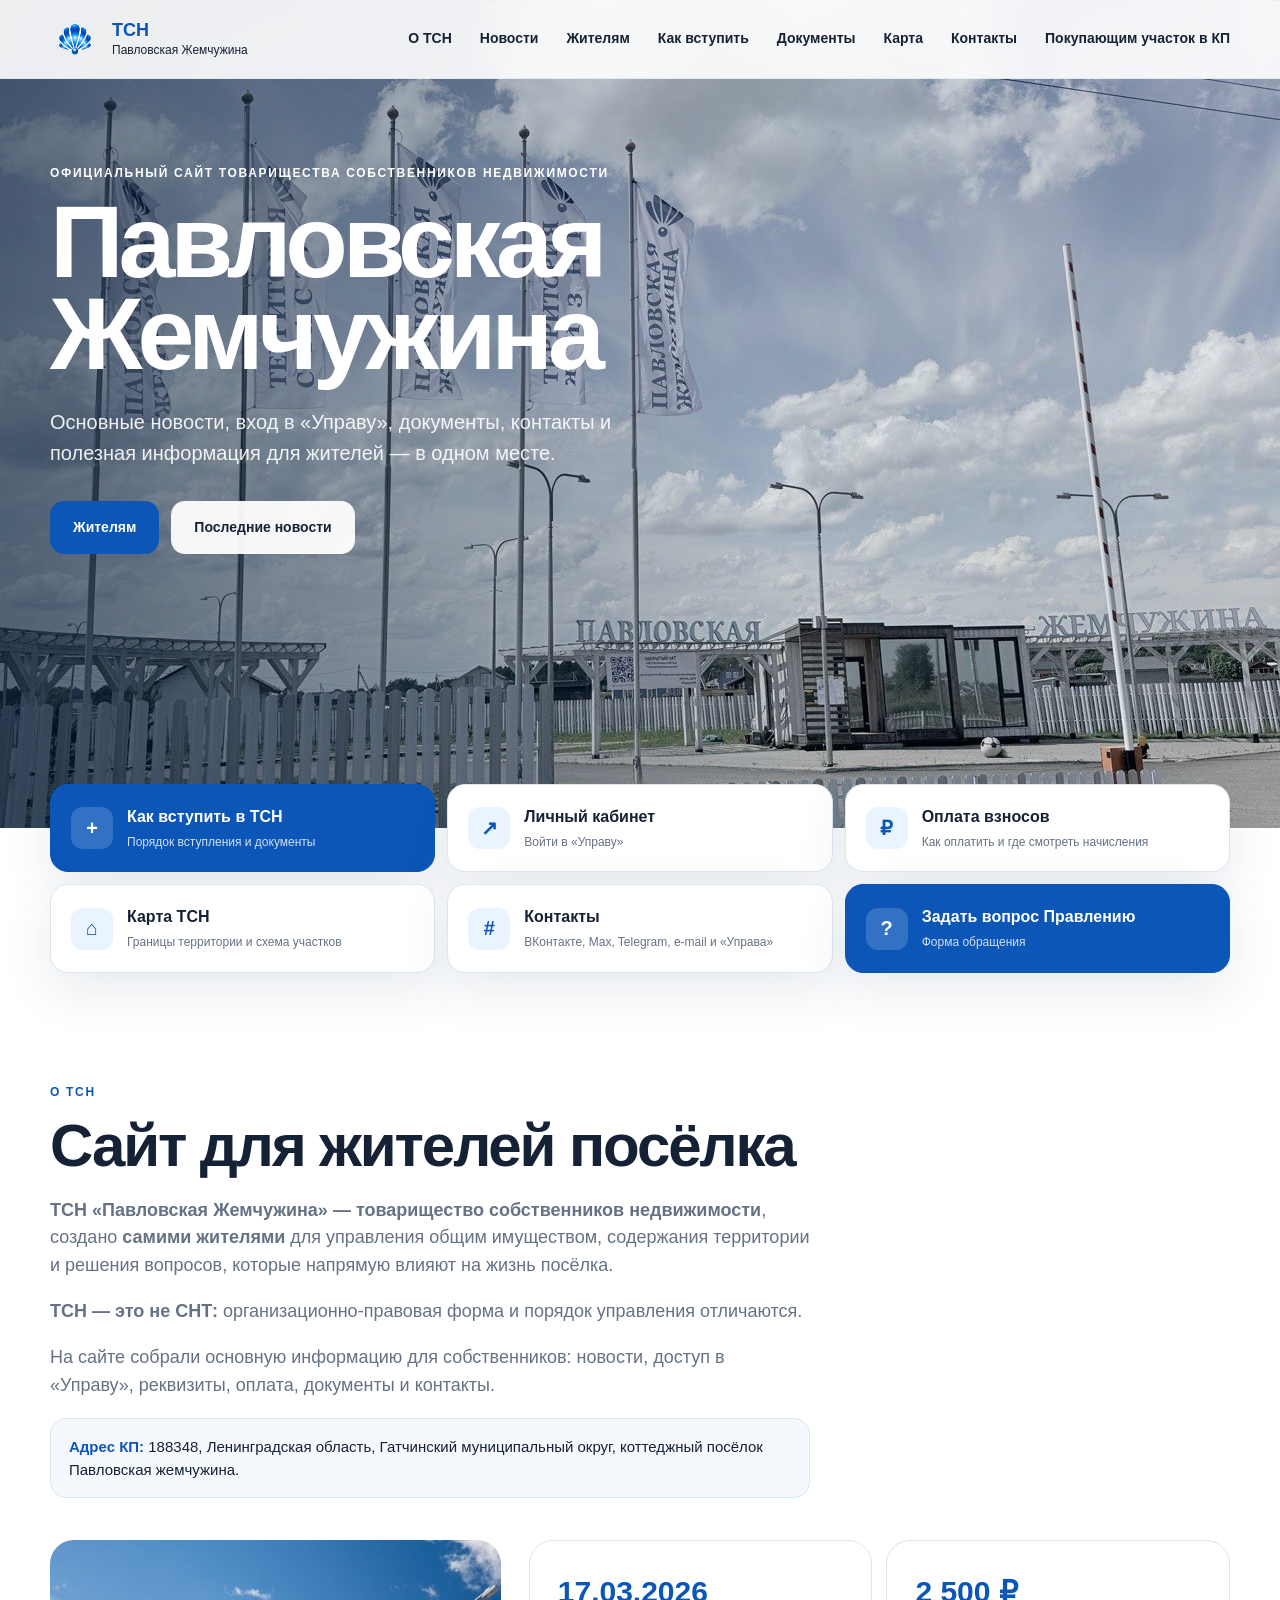
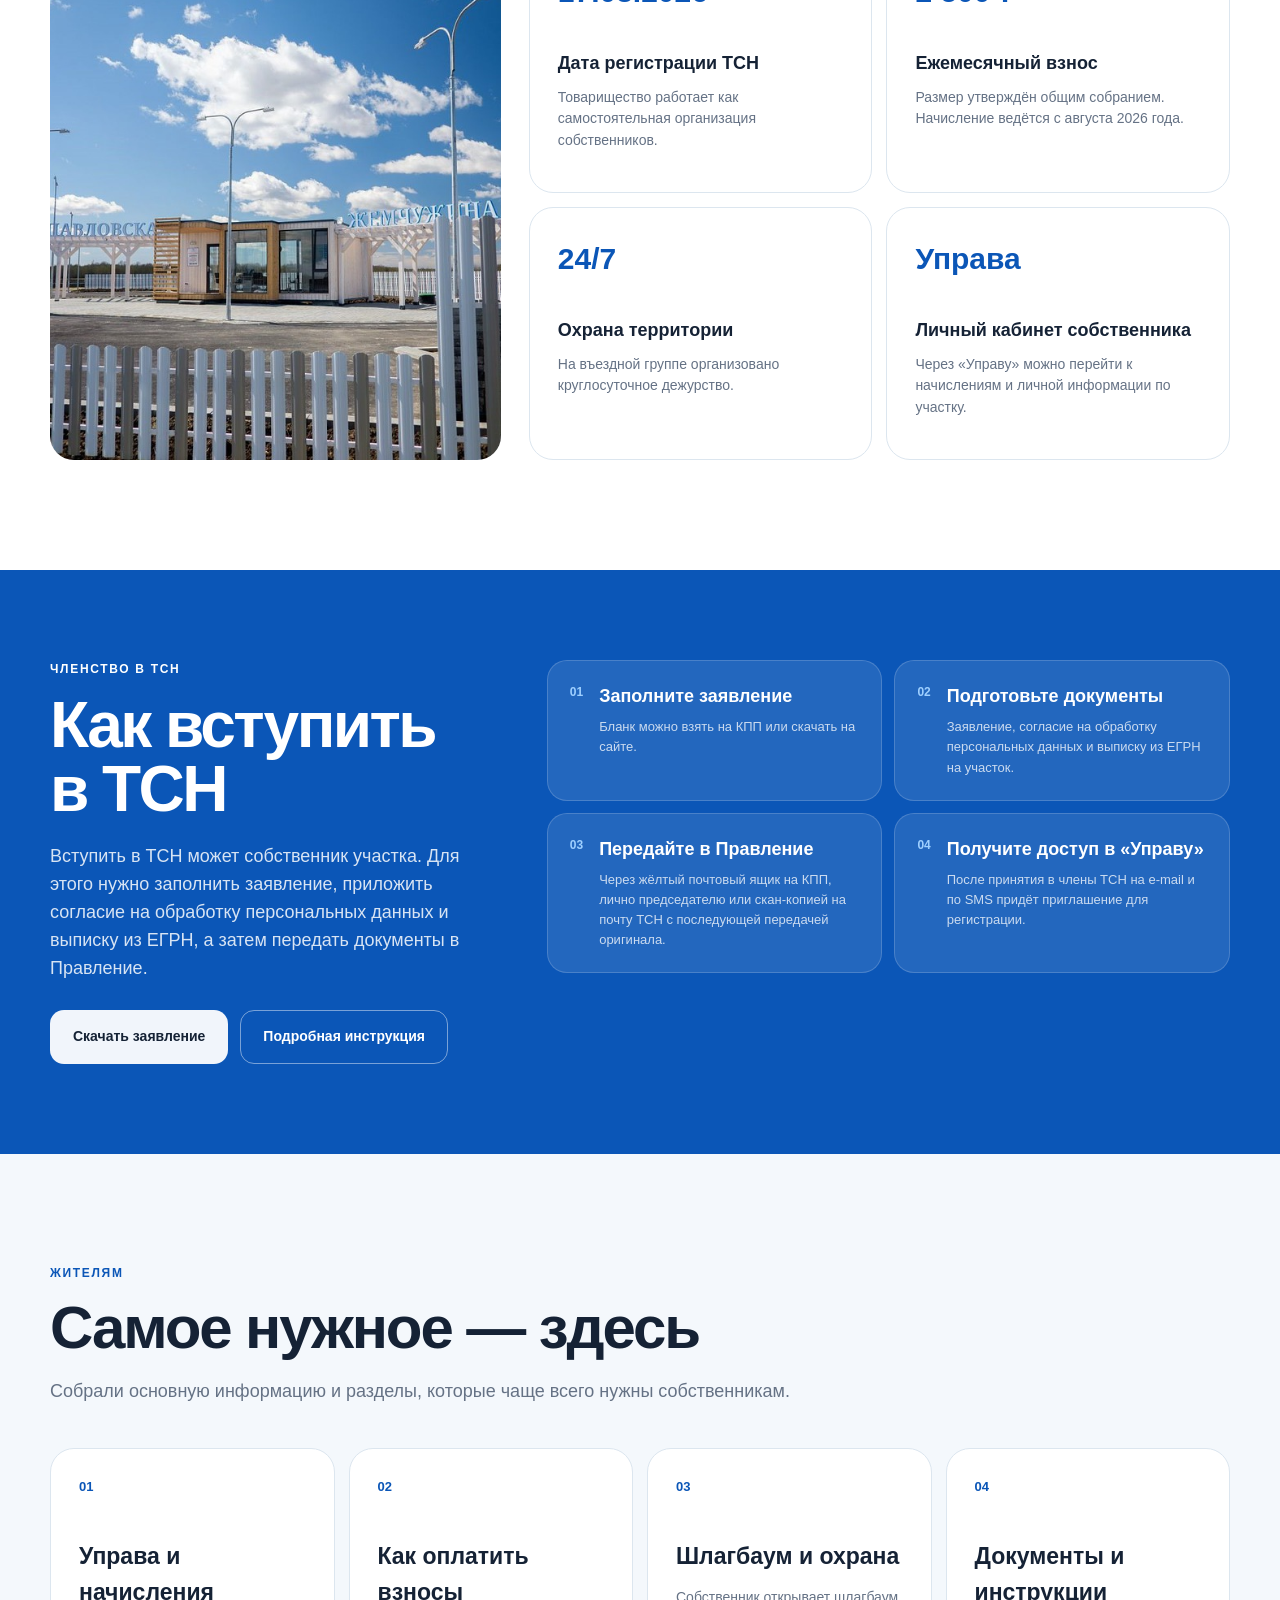
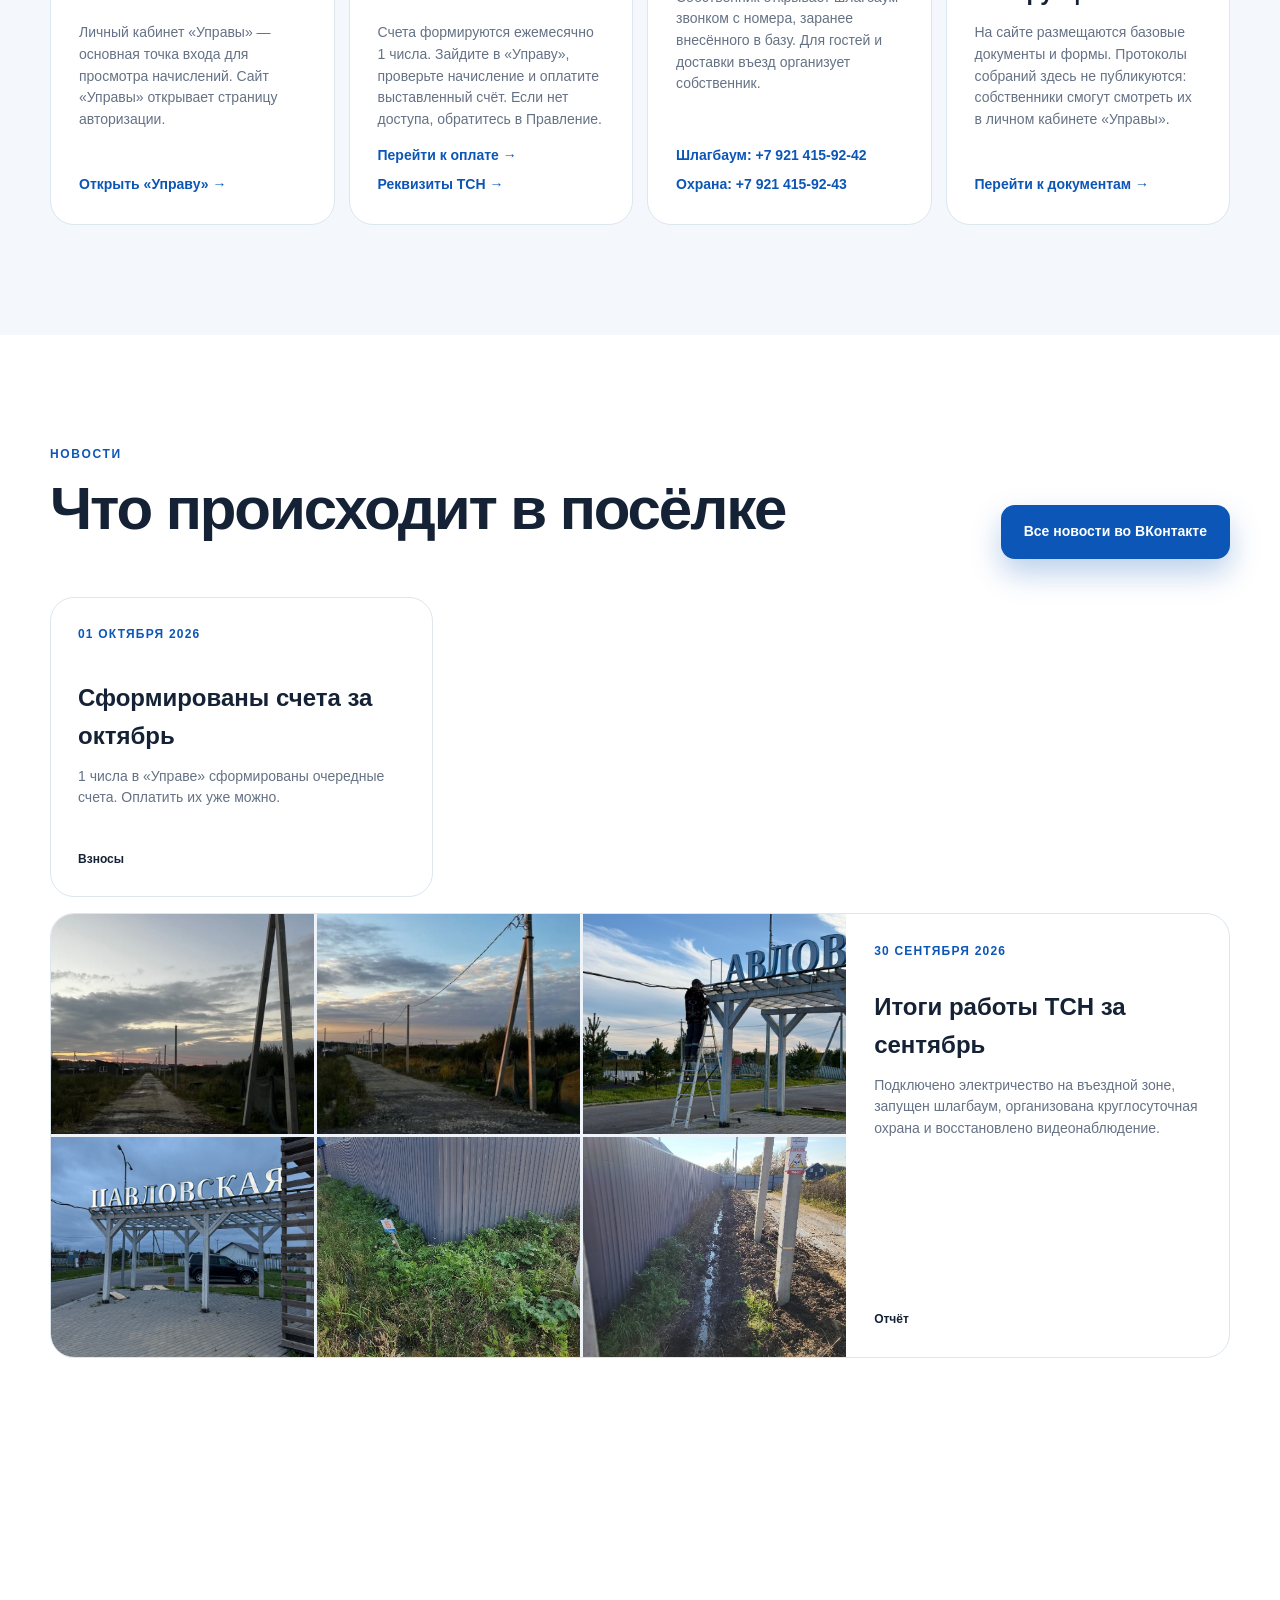
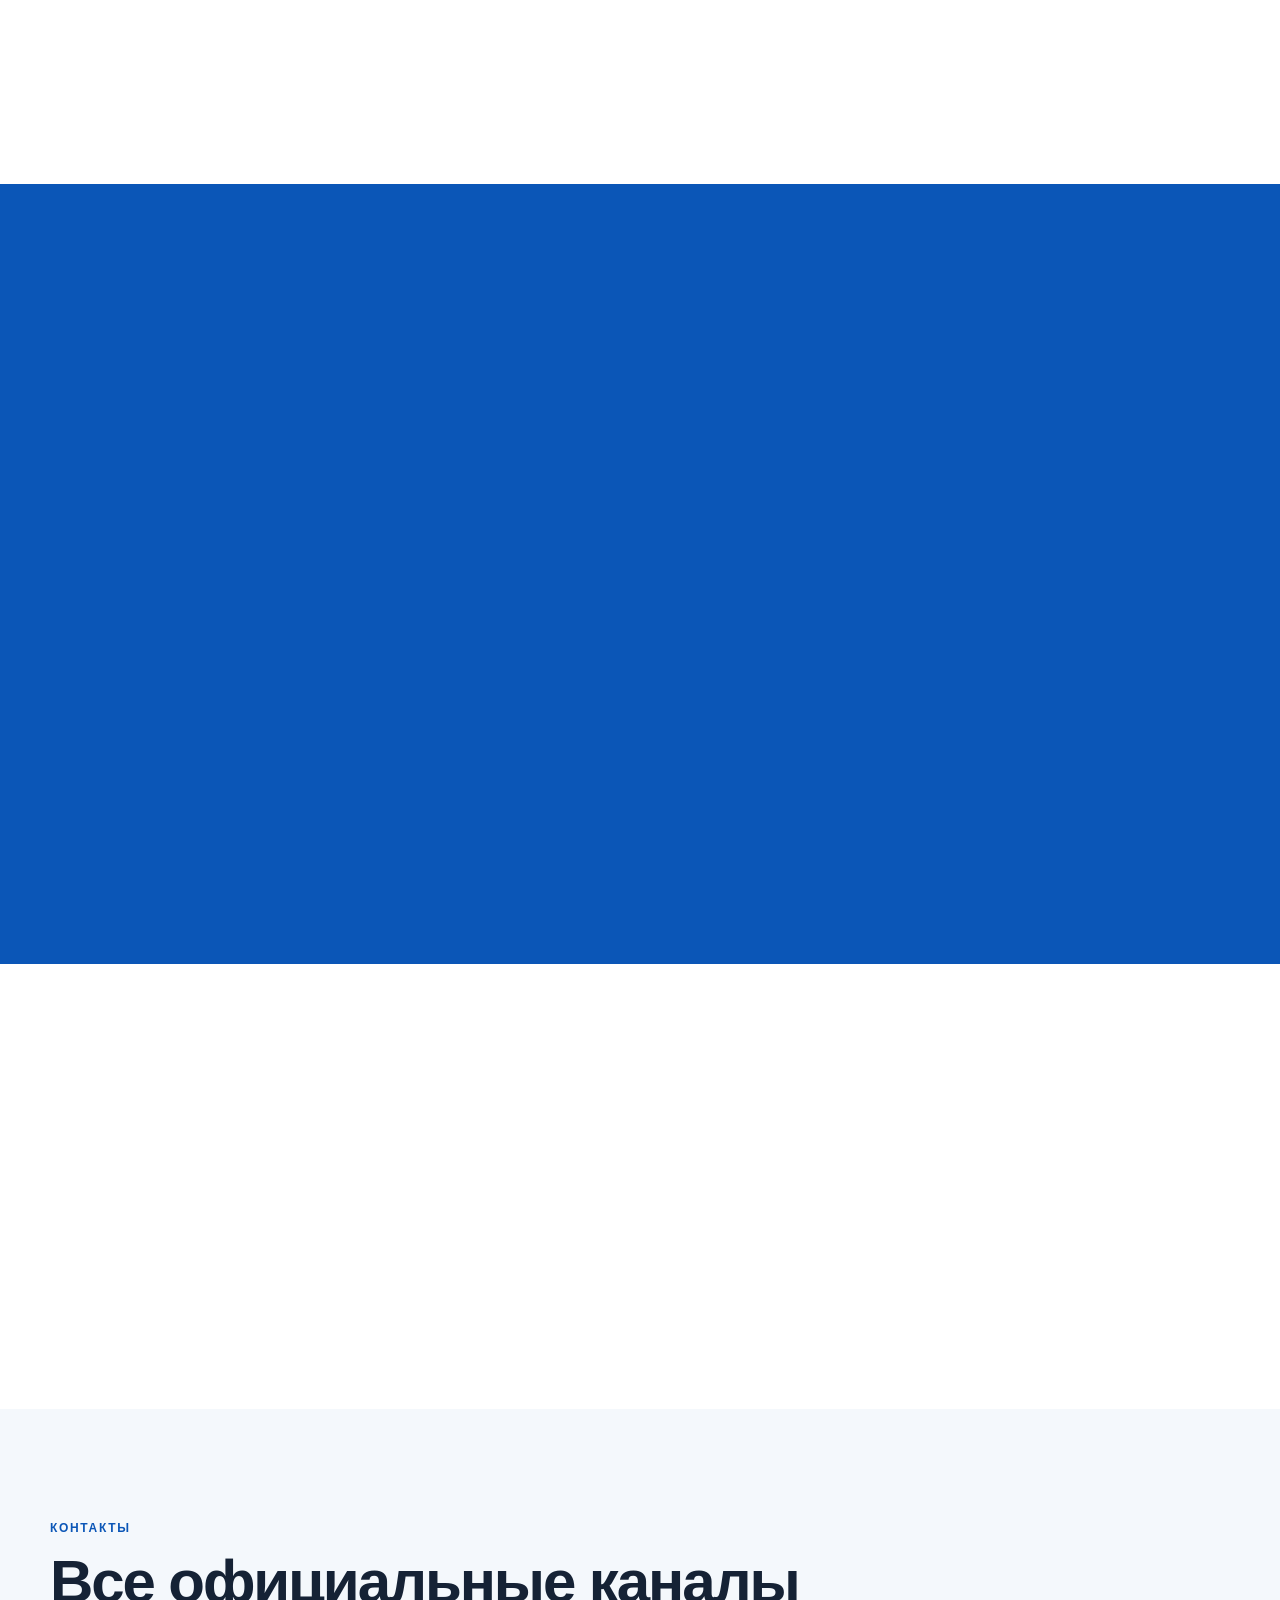
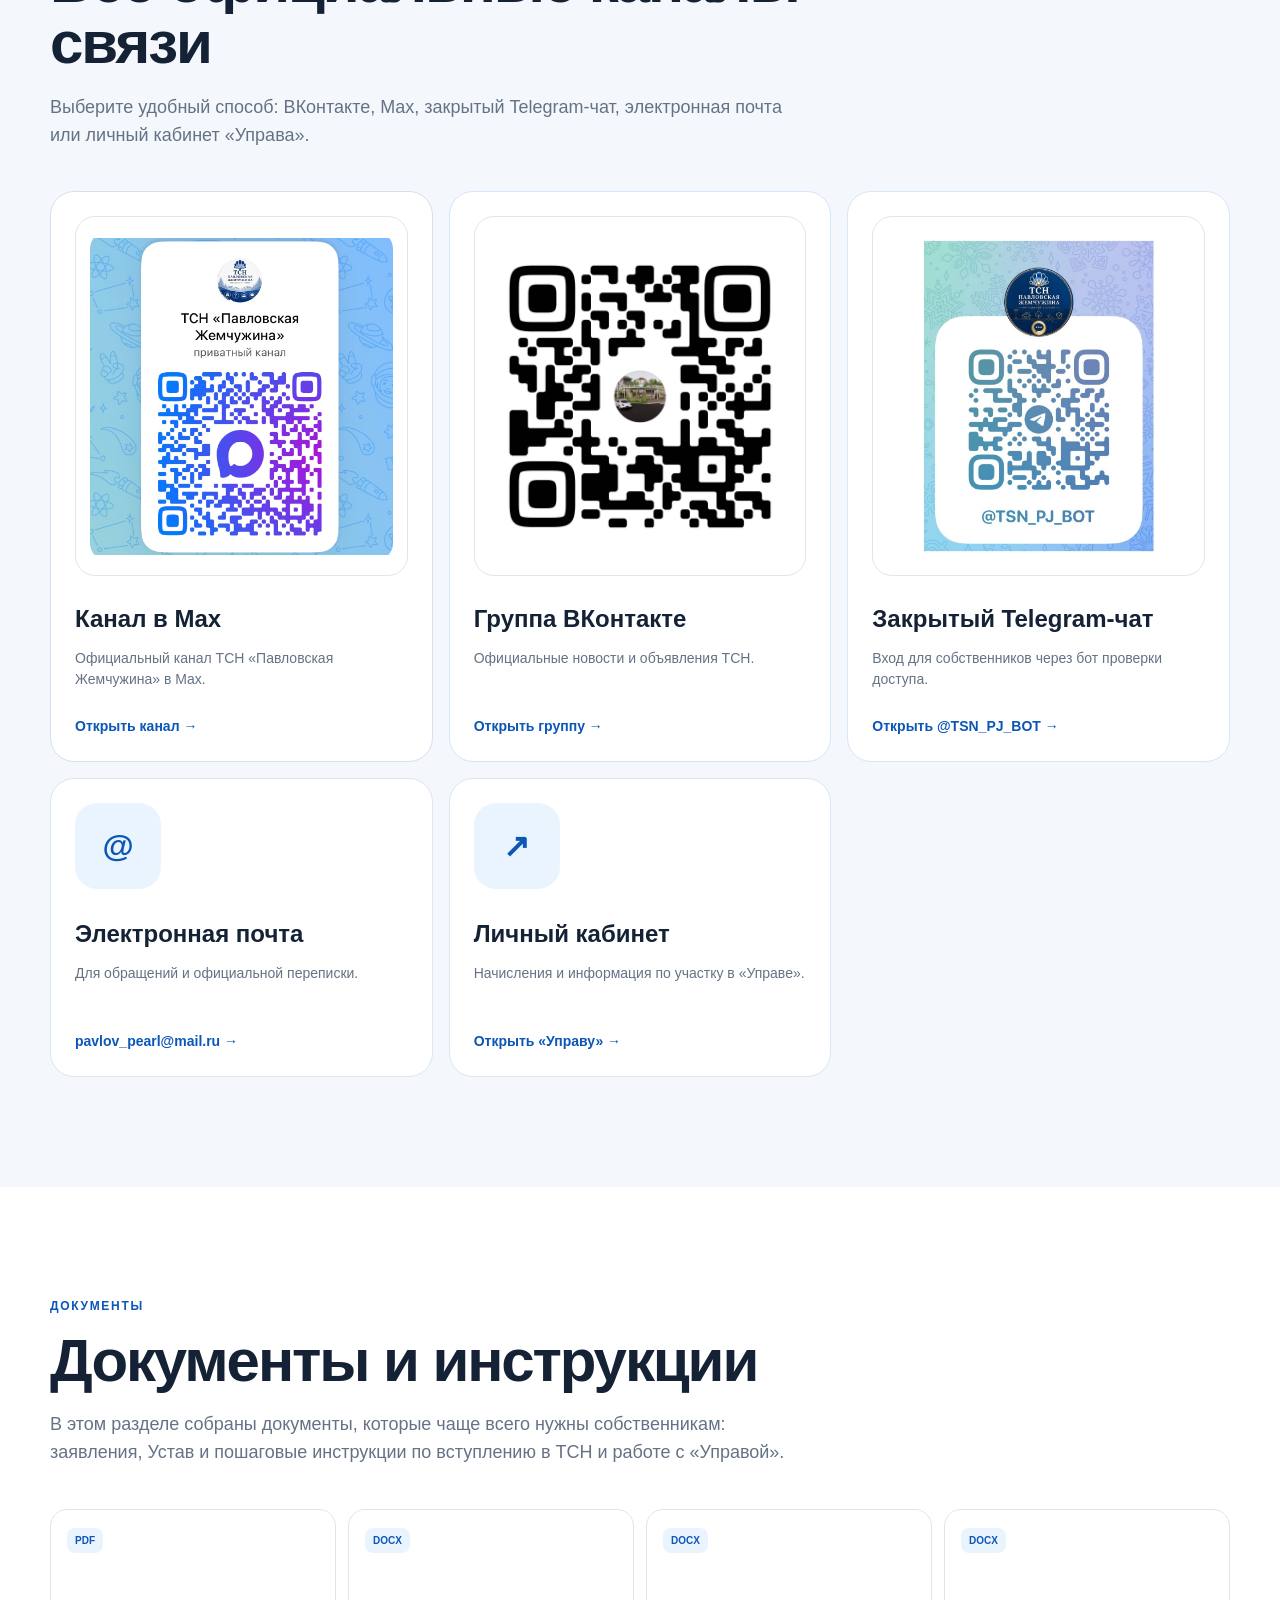
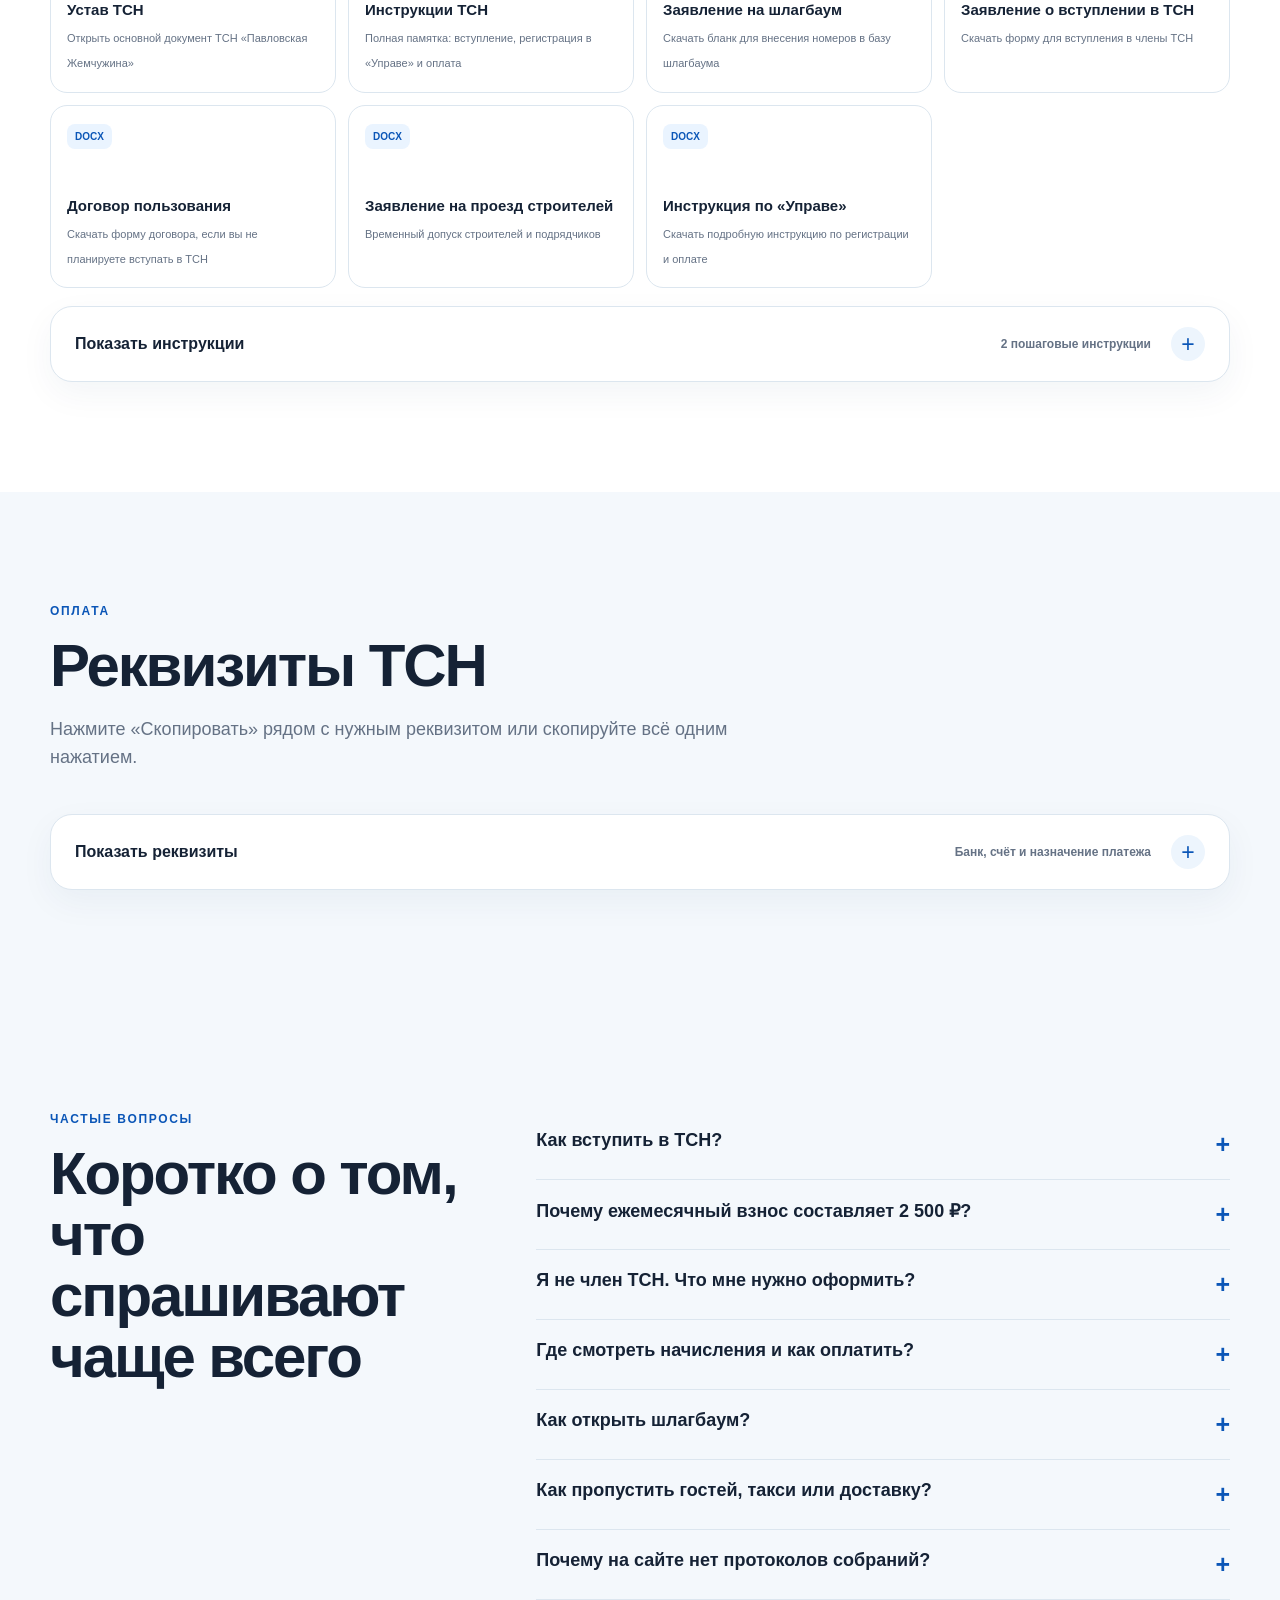
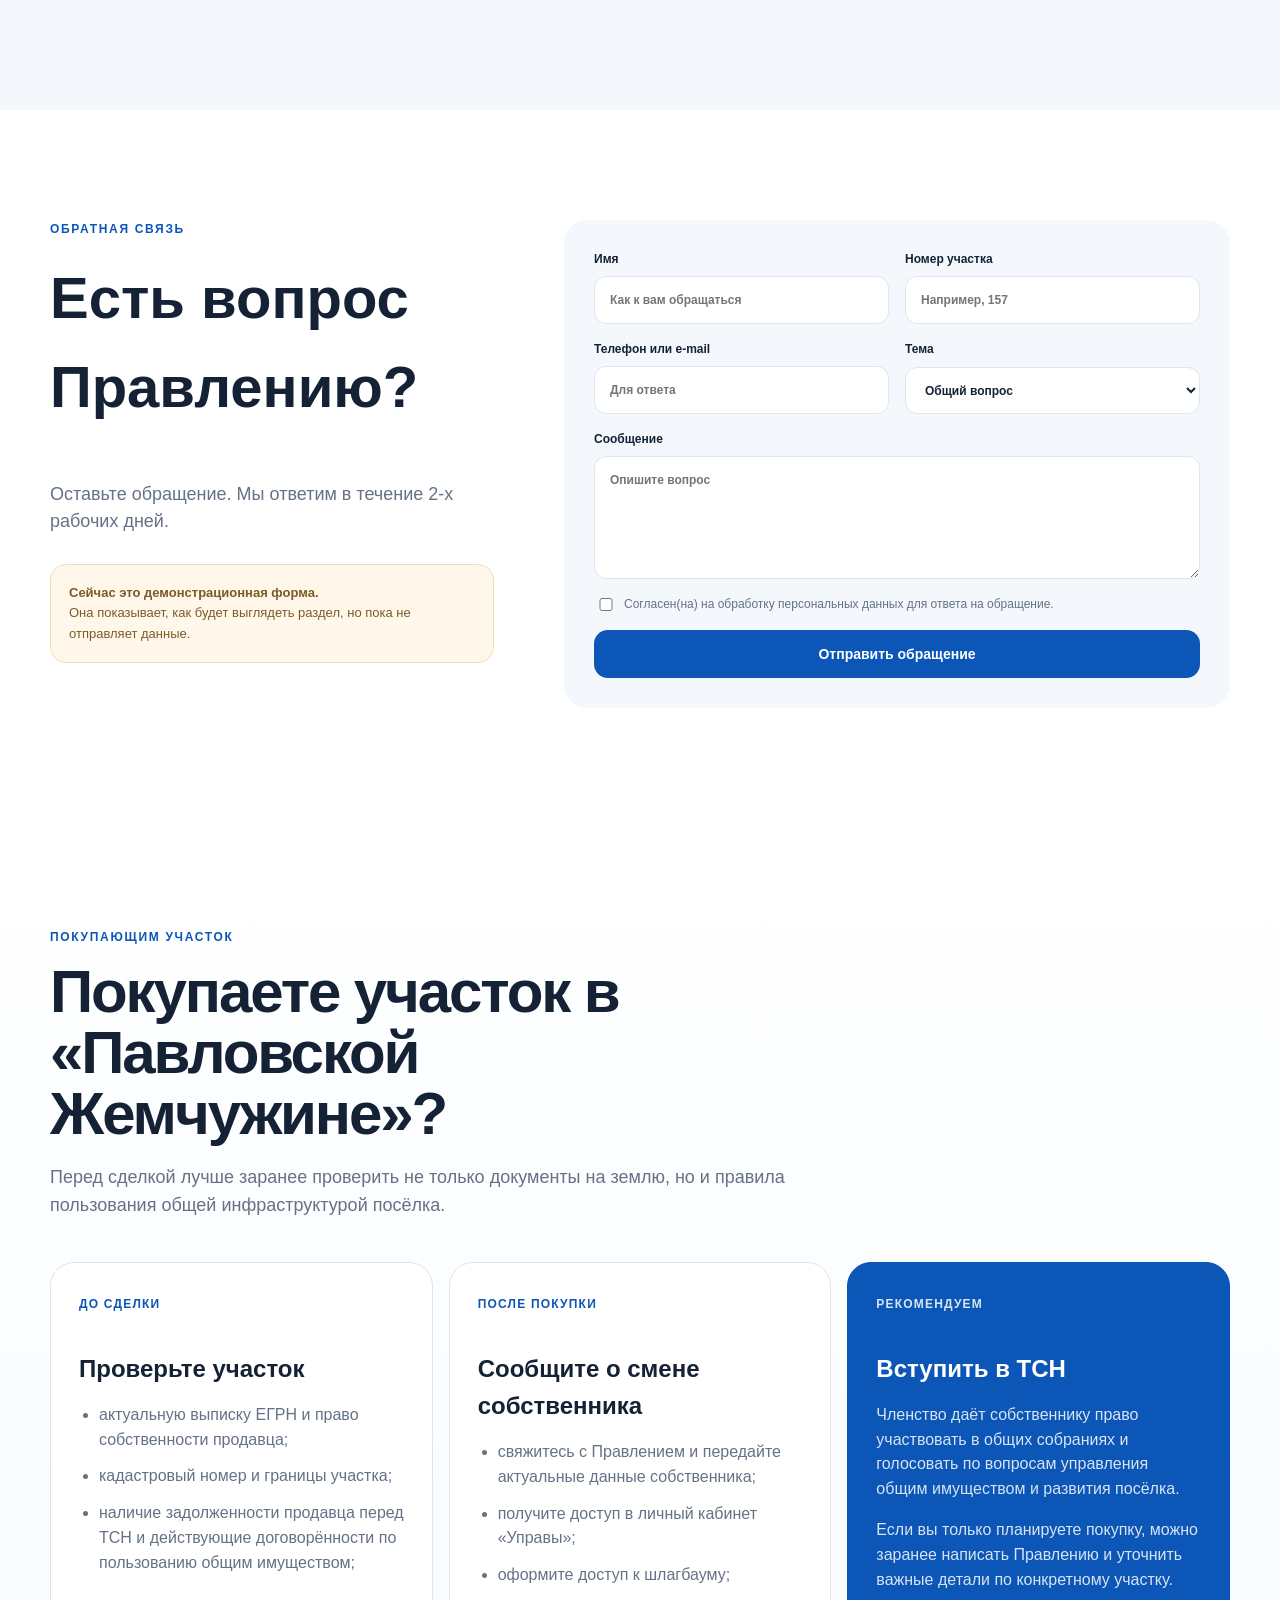
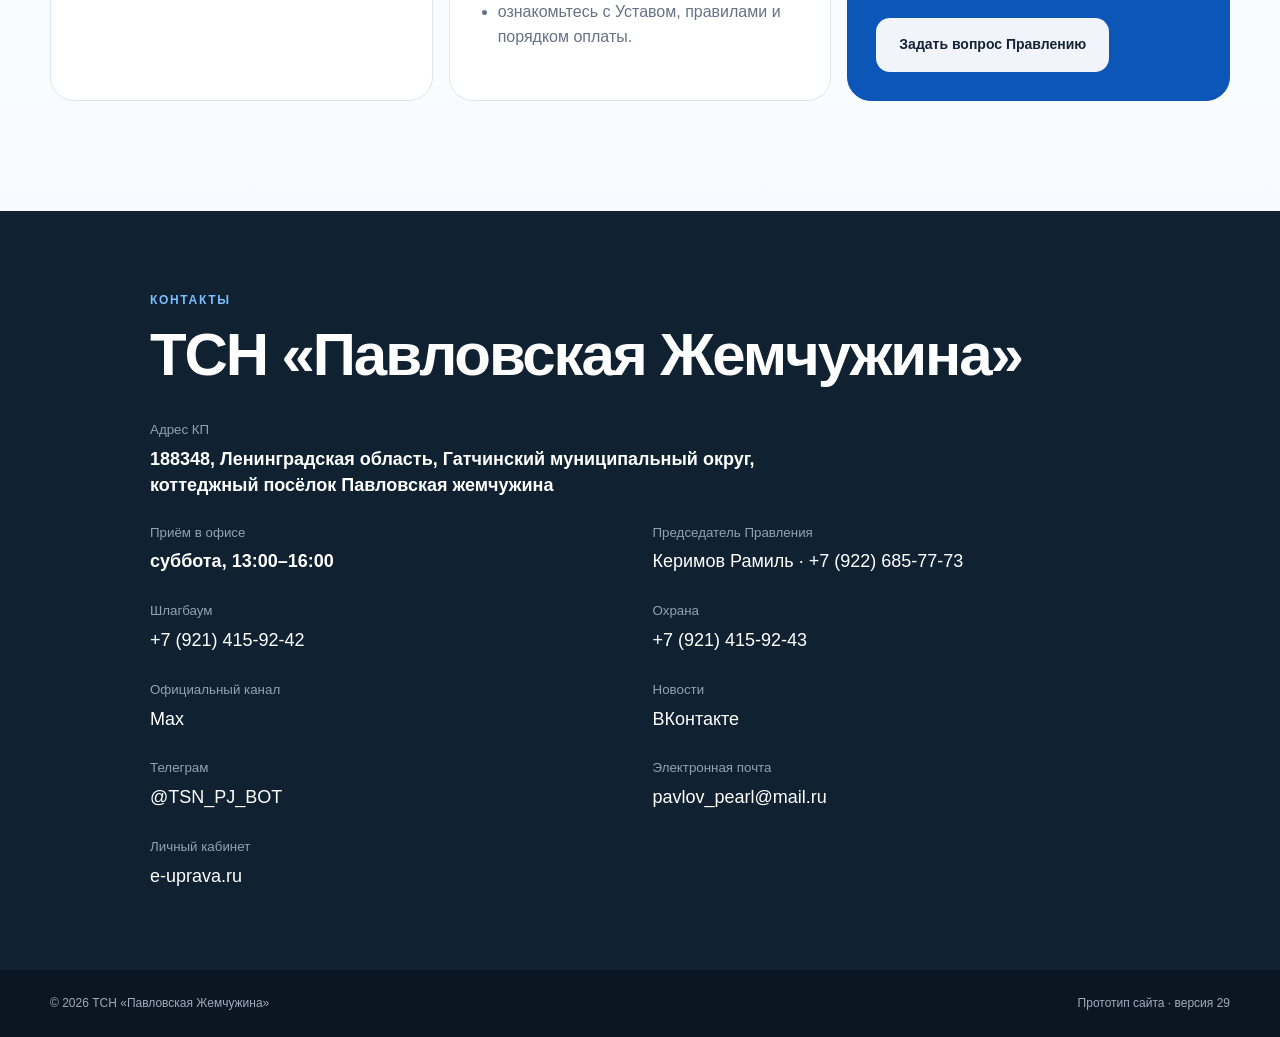
==== commit 1fedb438: "Add files via upload" ====
--- a/index.html
+++ b/index.html
@@ -393,7 +393,7 @@
   </main>
 
   <footer class="footer">
-    <div class="container footer-inner"><span>© 2026 ТСН «Павловская Жемчужина»</span><span>Прототип сайта · версия 27</span></div>
+    <div class="container footer-inner"><span>© 2026 ТСН «Павловская Жемчужина»</span><span>Прототип сайта · версия 29</span></div>
   </footer>
 
   <div class="toast" id="toast" role="status" aria-live="polite"></div>
--- a/styles.css
+++ b/styles.css
@@ -300,3 +300,72 @@
   .requisite-row{grid-template-columns:minmax(0,1fr) auto}
   .copy-btn{width:auto;padding:8px 9px}
 }
+
+/* v28 — понятные сворачиваемые блоки */
+details.compact-collapse,
+details.section-collapse,
+details.instructions-collapse,
+details.requisites-collapse,
+details.map-collapse{
+  margin-top:20px;
+}
+
+.collapse-trigger{
+  list-style:none;
+  display:flex;
+  align-items:center;
+  justify-content:space-between;
+  gap:16px;
+  width:100%;
+  box-sizing:border-box;
+  padding:16px 18px;
+  border:1px solid #c8dcef;
+  border-radius:14px;
+  background:#f7fbff;
+  color:#0b5cc4;
+  font-weight:800;
+  font-size:16px;
+  line-height:1.2;
+  cursor:pointer;
+  user-select:none;
+  transition:background .18s ease, border-color .18s ease, transform .18s ease, box-shadow .18s ease;
+}
+
+.collapse-trigger::-webkit-details-marker{display:none}
+
+.collapse-trigger:hover{
+  background:#eaf4ff;
+  border-color:#9fc7eb;
+  box-shadow:0 8px 20px rgba(18,57,95,.08);
+  transform:translateY(-1px);
+}
+
+.collapse-trigger:focus-visible{
+  outline:3px solid rgba(11,92,196,.18);
+  outline-offset:3px;
+}
+
+.collapse-icon{
+  flex:0 0 auto;
+  width:28px;
+  height:28px;
+  border-radius:50%;
+  display:grid;
+  place-items:center;
+  background:#fff;
+  border:1px solid #c8dcef;
+  font-size:20px;
+  line-height:1;
+  transition:transform .18s ease;
+}
+
+details[open] > .collapse-trigger .collapse-icon{
+  transform:rotate(45deg);
+}
+
+@media(max-width:620px){
+  .collapse-trigger{
+    padding:14px 15px;
+    font-size:15px;
+  }
+}
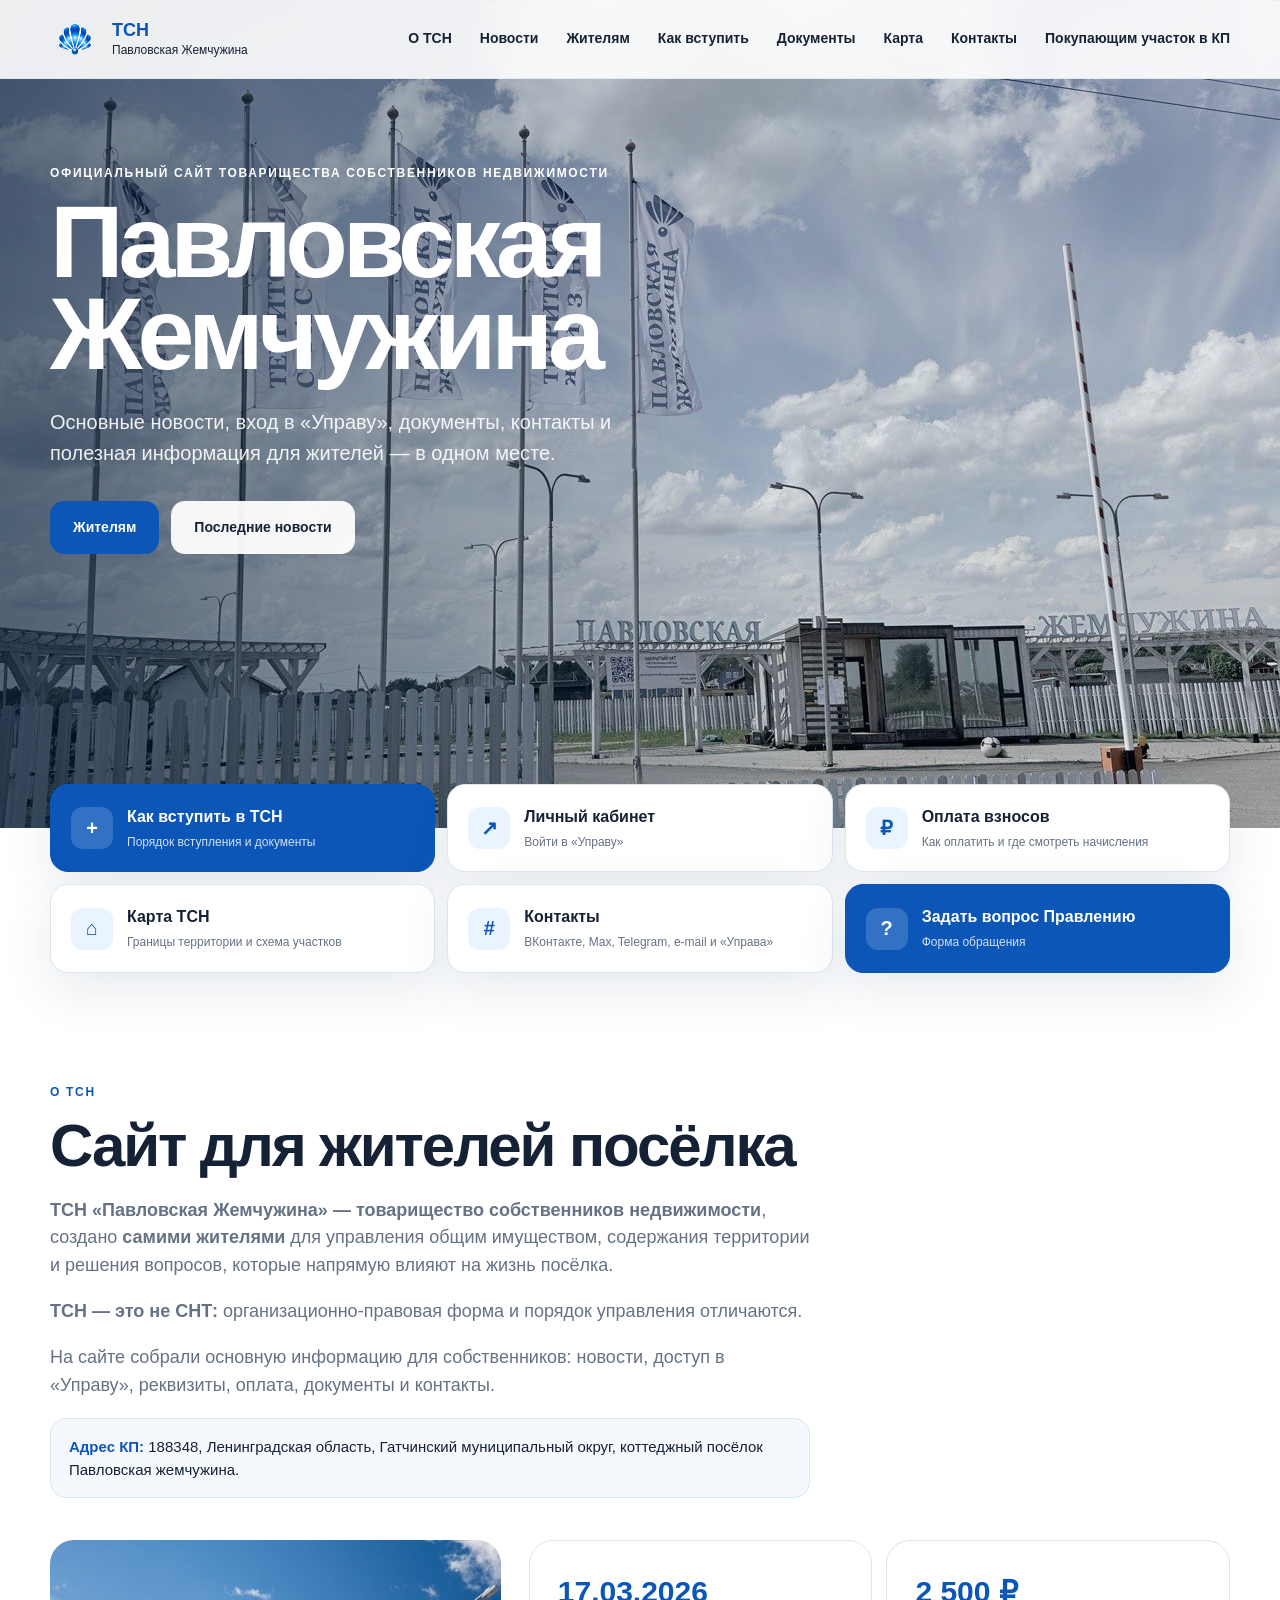
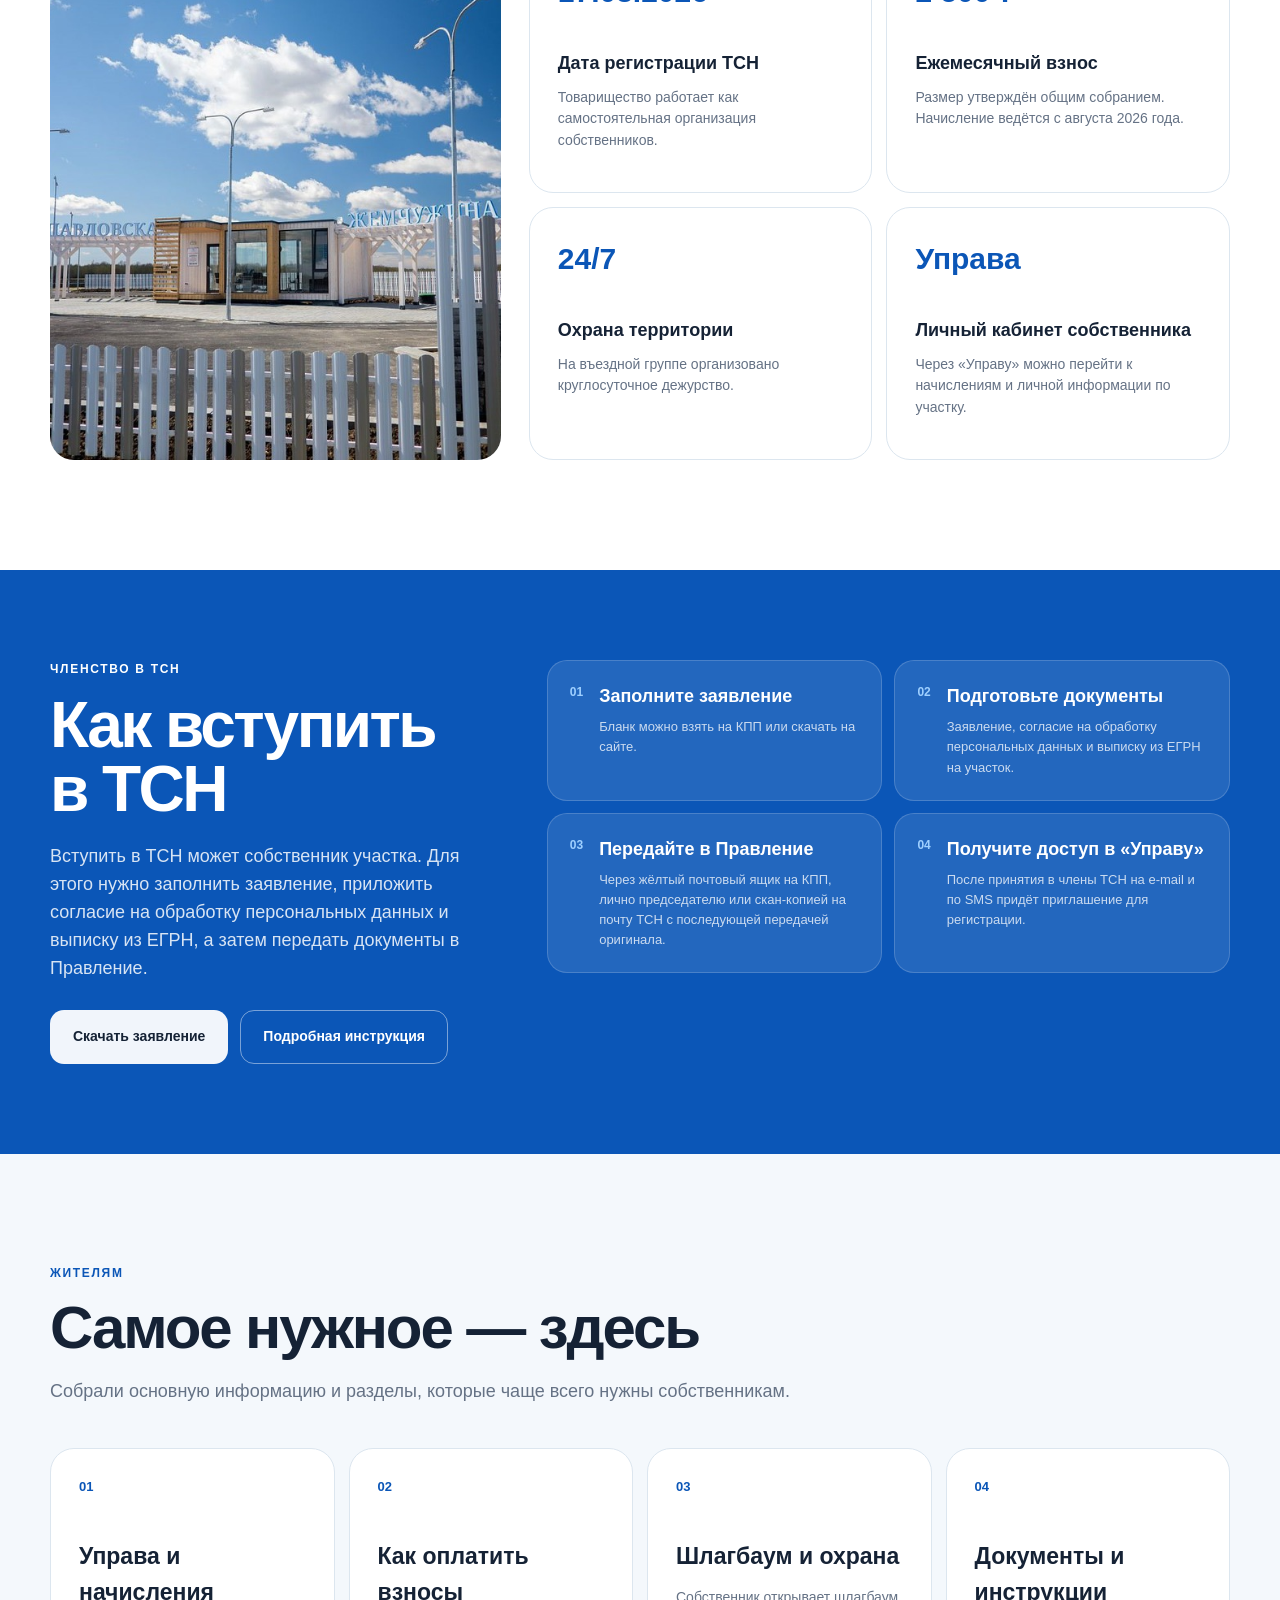
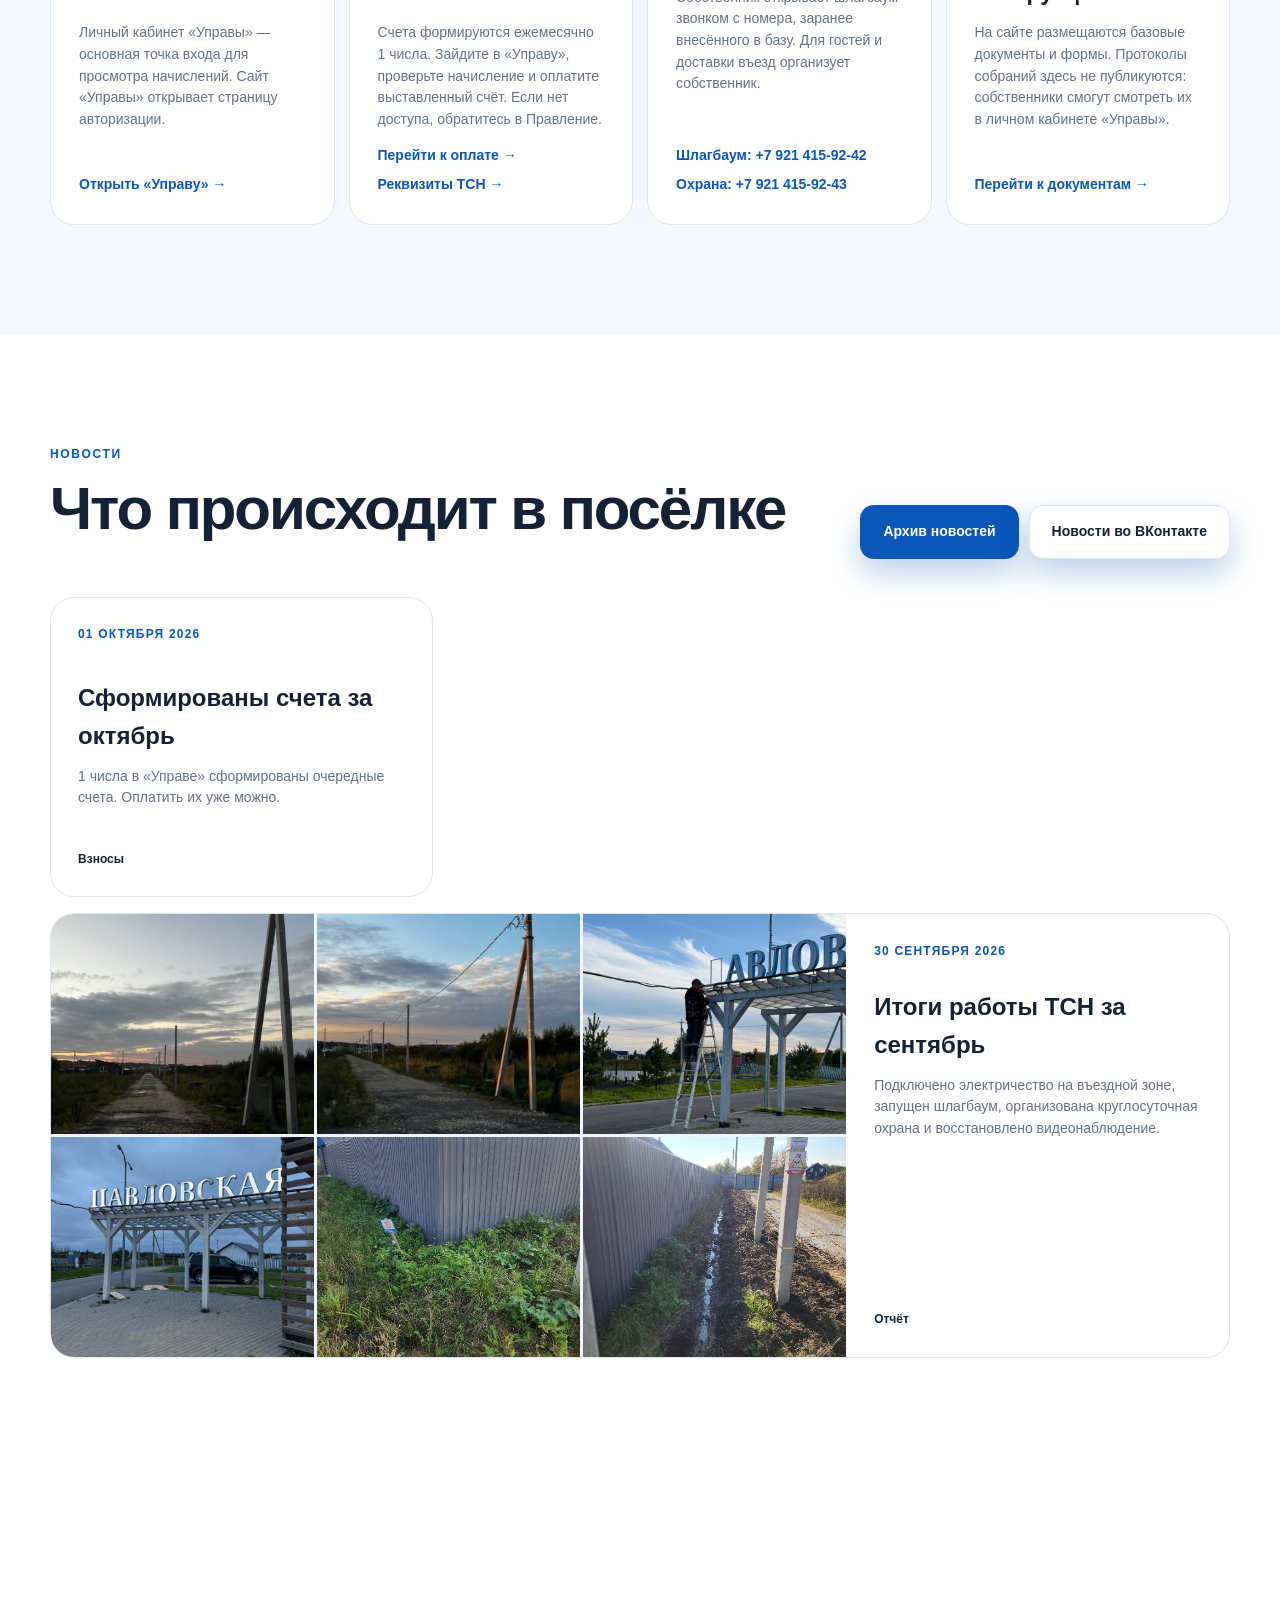
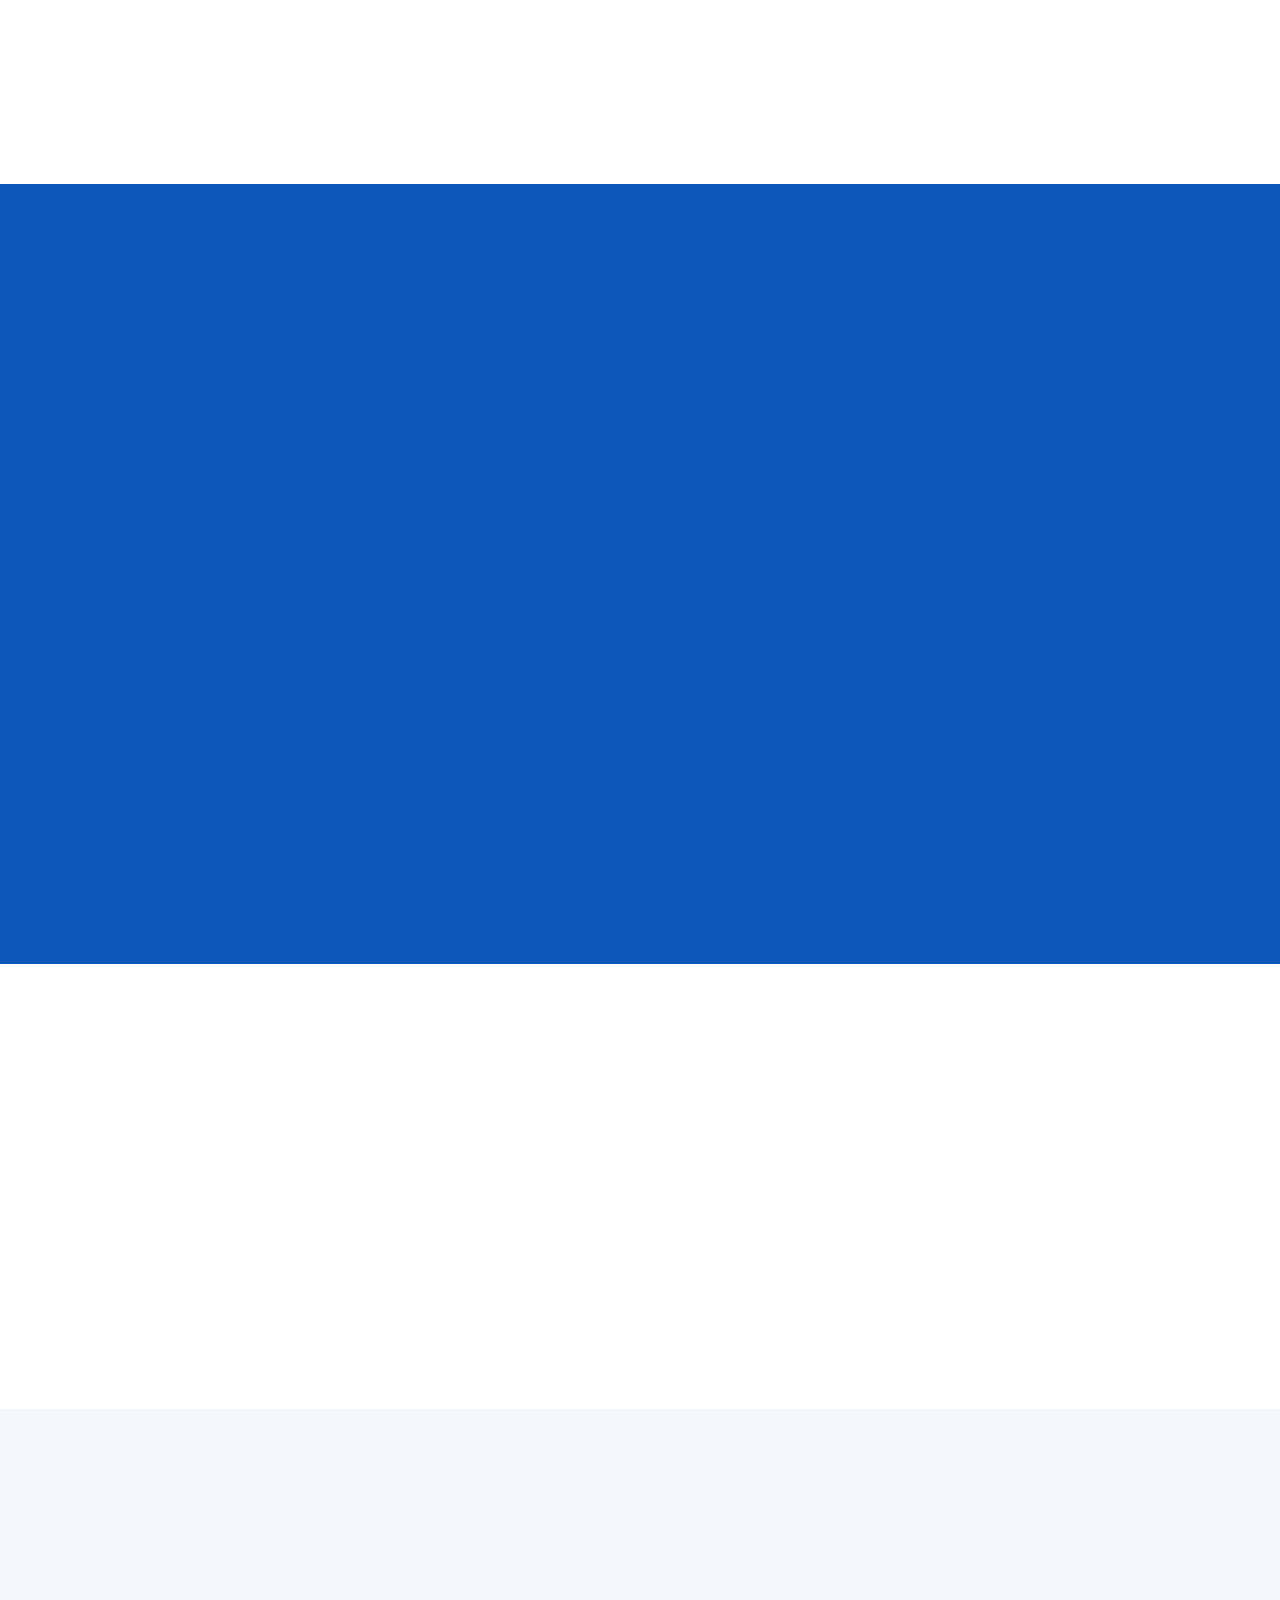
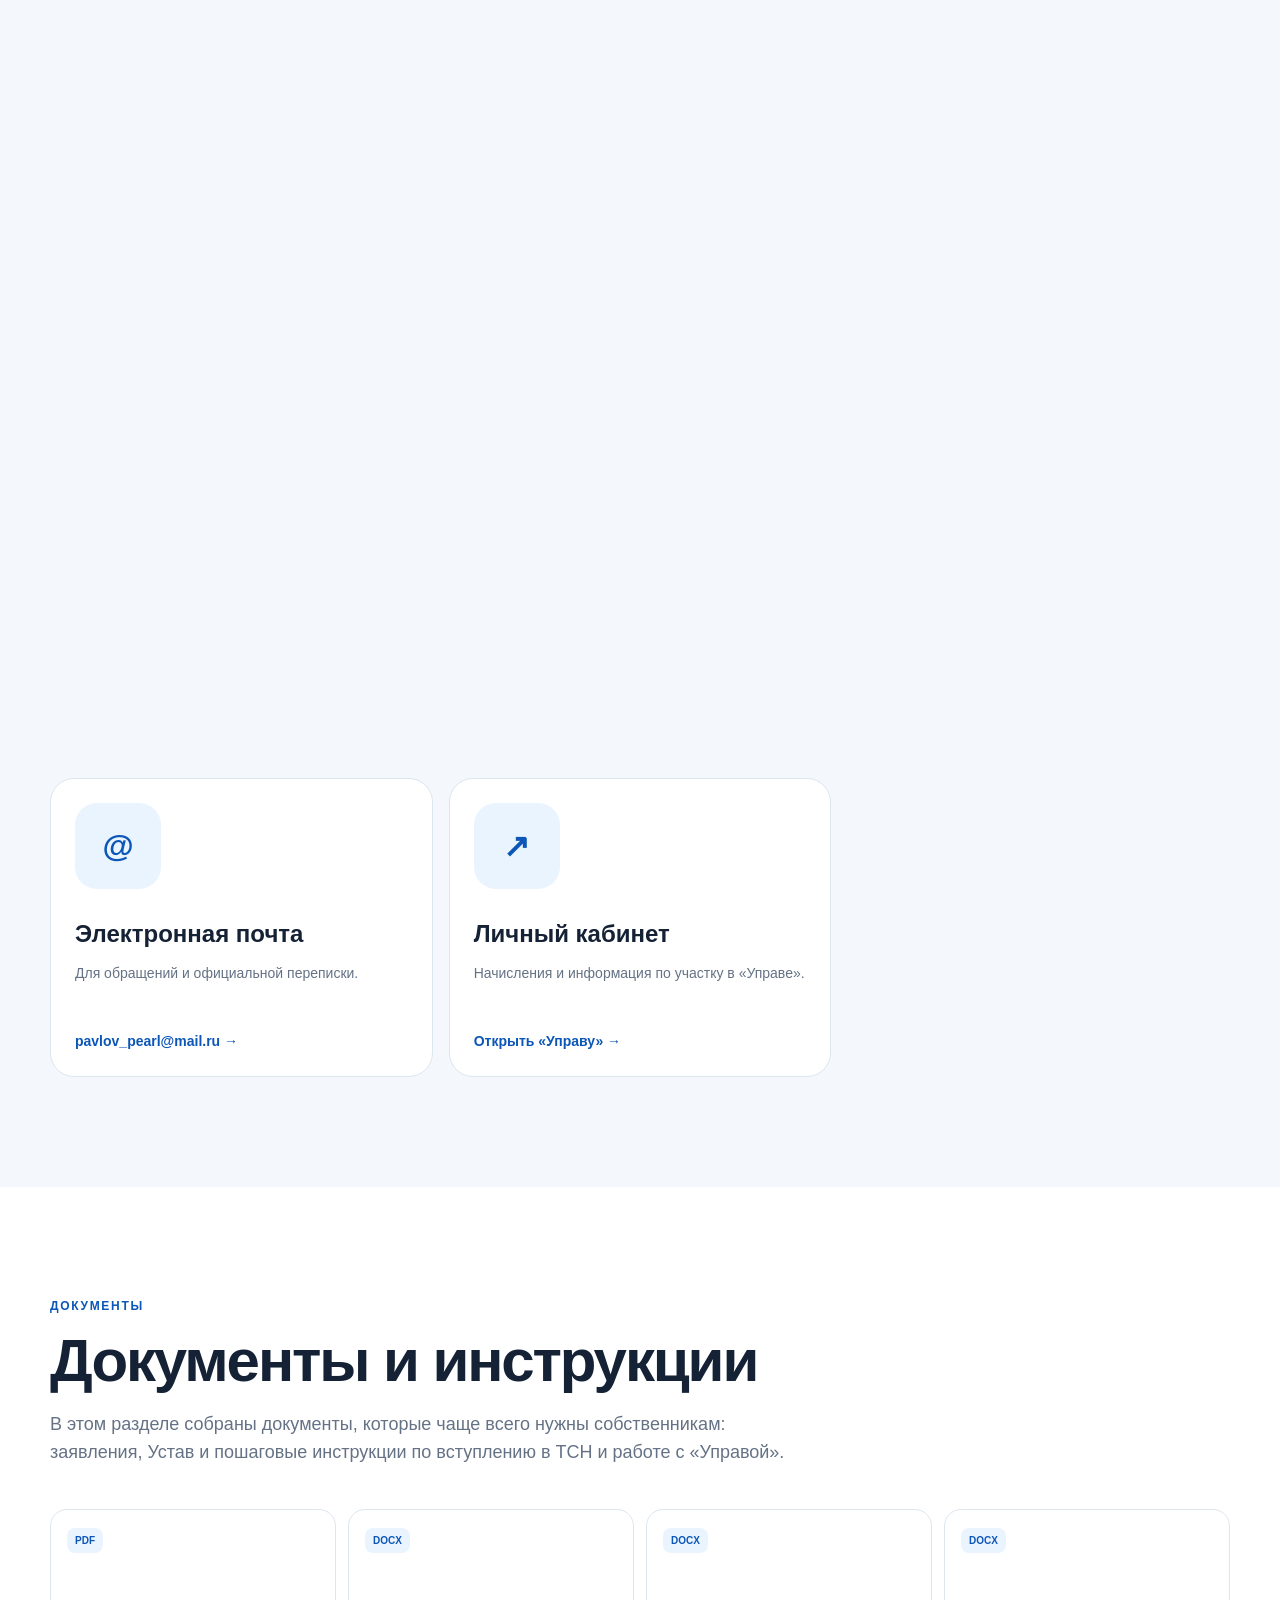
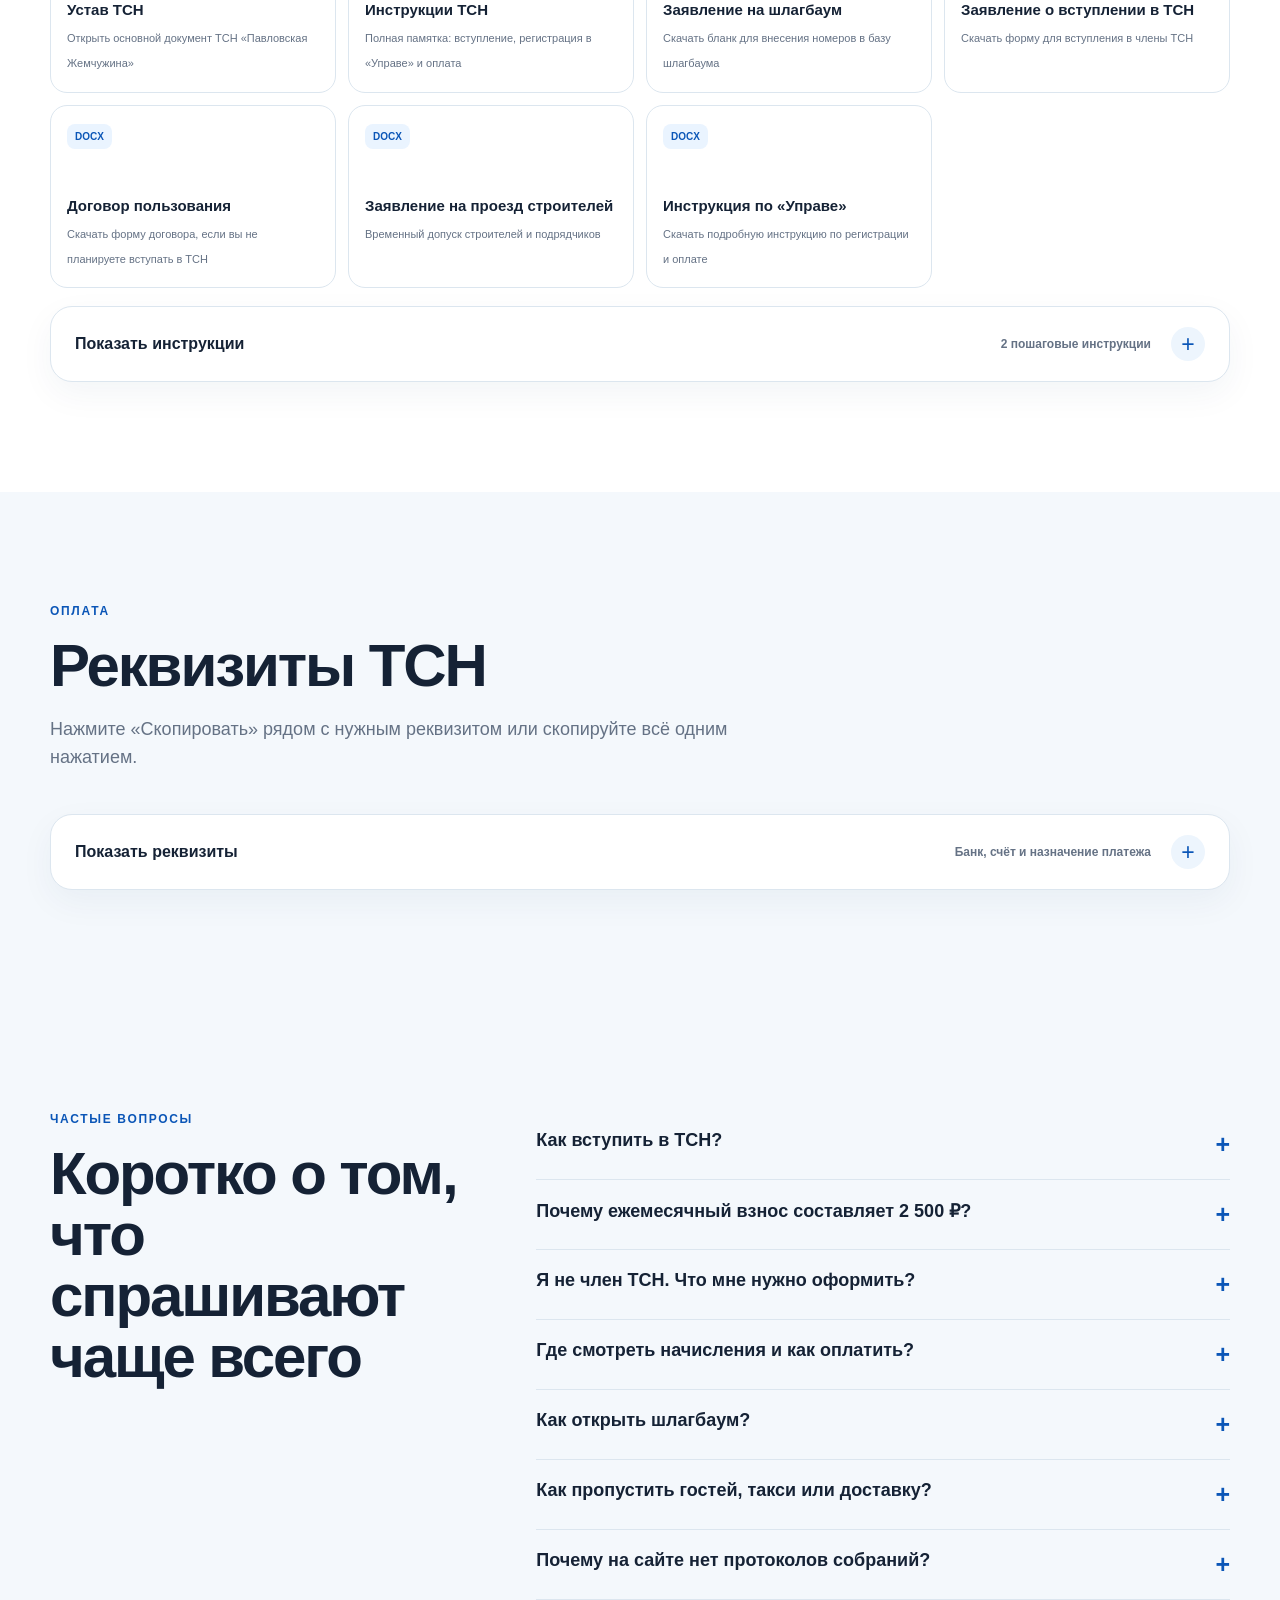
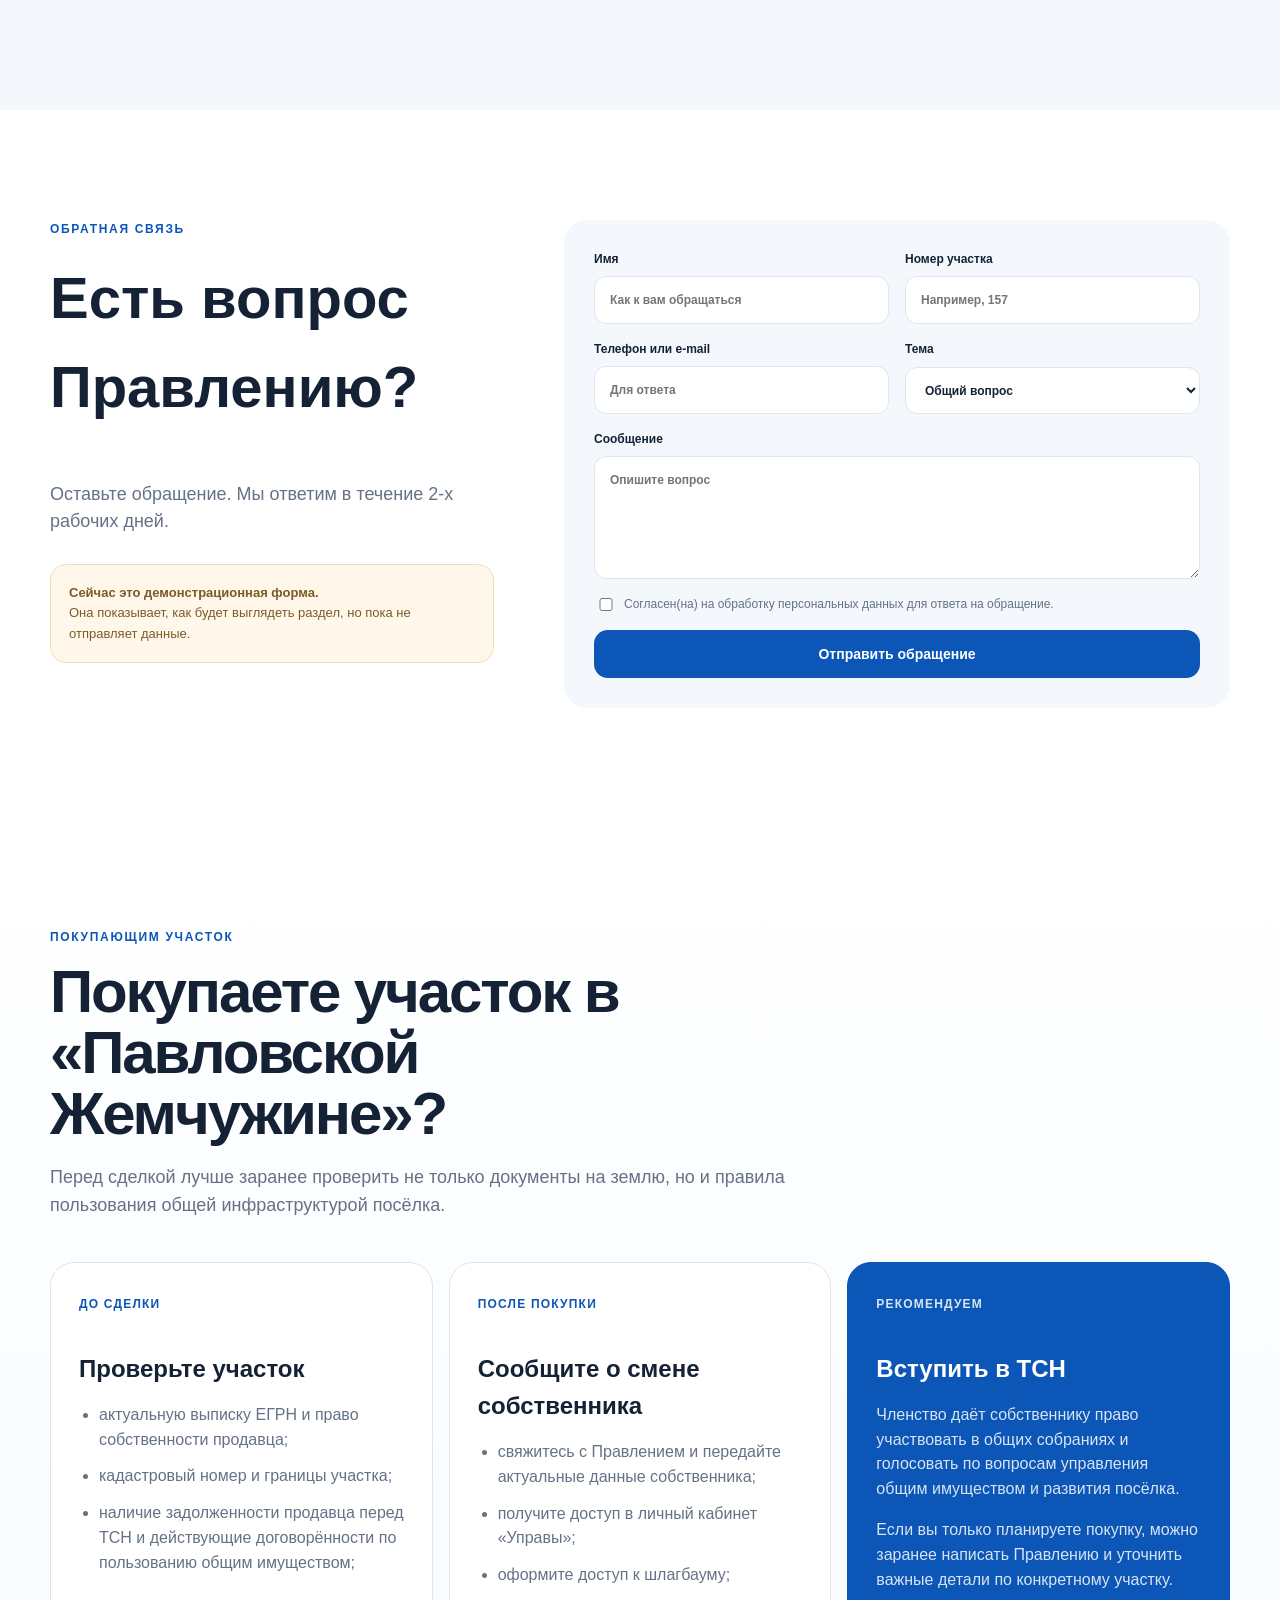
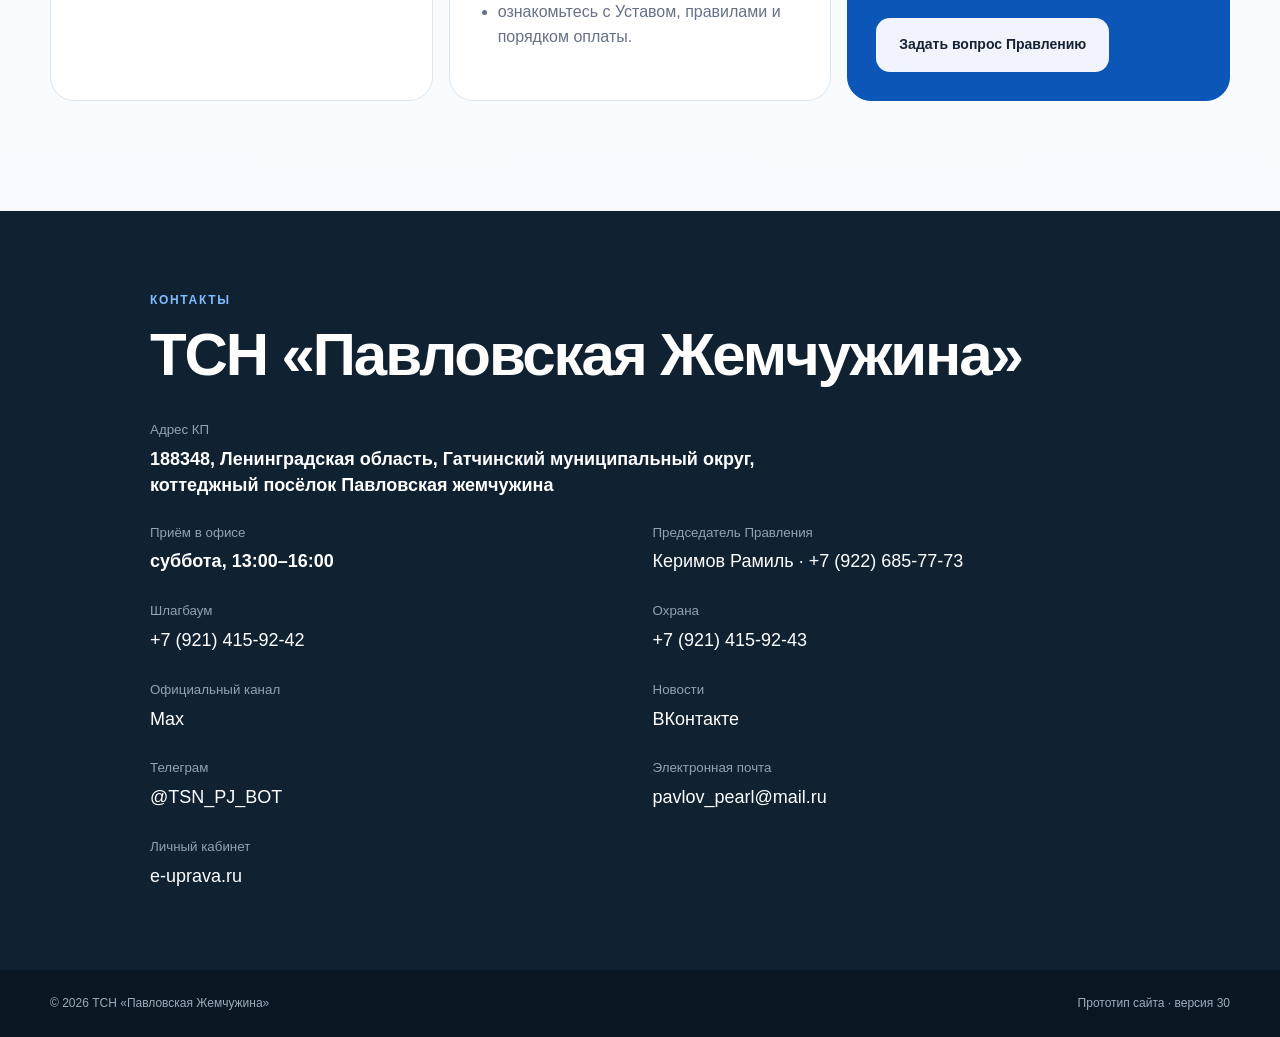
==== commit 1852723f: "Add files via upload" ====
--- a/index.html
+++ b/index.html
@@ -120,7 +120,10 @@
           <p class="eyebrow blue">Новости</p>
           <h2>Что происходит в посёлке</h2>
         </div>
-        <a class="btn btn-primary news-cta" href="https://vk.ru/club219287578" target="_blank" rel="noopener">Все новости во ВКонтакте</a>
+        <div class="news-actions">
+          <a class="btn btn-primary news-cta" href="news.html">Архив новостей</a>
+          <a class="btn btn-outline news-cta" href="https://vk.ru/club219287578" target="_blank" rel="noopener">Новости во ВКонтакте</a>
+        </div>
       </div>
       <div class="news-grid" id="newsGrid"></div>
     </section>
@@ -393,7 +396,7 @@
   </main>
 
   <footer class="footer">
-    <div class="container footer-inner"><span>© 2026 ТСН «Павловская Жемчужина»</span><span>Прототип сайта · версия 29</span></div>
+    <div class="container footer-inner"><span>© 2026 ТСН «Павловская Жемчужина»</span><span>Прототип сайта · версия 30</span></div>
   </footer>
 
   <div class="toast" id="toast" role="status" aria-live="polite"></div>
--- a/styles.css
+++ b/styles.css
@@ -369,3 +369,114 @@
     font-size:15px;
   }
 }
+
+
+/* v30 — архив новостей */
+.news-actions{display:flex;gap:10px;flex-wrap:wrap;align-items:center}
+
+.archive-header{background:rgba(255,255,255,.96)}
+.archive-hero{
+  padding:72px 0 38px;
+  background:linear-gradient(180deg,#f5f9fd 0%,#fff 100%);
+  border-bottom:1px solid var(--line);
+}
+.archive-hero h1{
+  margin:10px 0 14px;
+  font-size:clamp(42px,7vw,78px);
+  line-height:.98;
+  letter-spacing:-.04em;
+}
+.archive-lead{max-width:760px;font-size:20px;color:var(--muted);line-height:1.55}
+.archive-filters{display:flex;flex-wrap:wrap;gap:10px;margin-top:28px}
+.archive-filter{
+  border:1px solid #c8dcef;
+  background:#fff;
+  color:#17324d;
+  border-radius:999px;
+  padding:10px 16px;
+  font:inherit;
+  font-weight:800;
+  cursor:pointer;
+  transition:.18s ease;
+}
+.archive-filter:hover,.archive-filter.active{
+  background:var(--blue);
+  border-color:var(--blue);
+  color:#fff;
+}
+.archive-section{padding-top:34px}
+.archive-list{display:grid;gap:22px;max-width:1040px}
+.archive-card{
+  display:grid;
+  grid-template-columns:310px minmax(0,1fr);
+  overflow:hidden;
+  background:#fff;
+  border:1px solid var(--line);
+  border-radius:26px;
+  box-shadow:0 14px 42px rgba(18,57,95,.055);
+}
+.archive-card[hidden]{display:none}
+.archive-card-text{grid-template-columns:1fr}
+.archive-media{min-height:100%;background:#eef4f9}
+.archive-media img{width:100%;height:100%;min-height:290px;object-fit:cover;display:block}
+.archive-body{padding:28px 30px}
+.archive-meta{display:flex;align-items:center;gap:10px;flex-wrap:wrap;color:var(--muted);font-size:13px;font-weight:800;text-transform:uppercase;letter-spacing:.05em}
+.archive-badge{display:inline-flex;align-items:center;padding:6px 9px;border-radius:999px;background:#eaf4ff;color:var(--blue);font-size:11px}
+.archive-badge-meeting{background:#0b5cc4;color:#fff}
+.archive-badge-vote{background:#ece9ff;color:#5d42bd}
+.archive-body h2{font-size:30px;line-height:1.08;margin:13px 0 12px;letter-spacing:-.025em}
+.archive-body > p{font-size:16px;line-height:1.62;color:var(--muted);margin:0}
+.archive-card-meeting{border-color:#b9d5ef}
+.archive-keypoints{display:flex;flex-wrap:wrap;gap:7px;margin-top:17px}
+.archive-keypoints span{padding:7px 10px;background:#f2f7fb;border-radius:9px;font-size:12px;font-weight:800;color:#45647e}
+
+.archive-details{margin-top:20px;border-top:1px solid var(--line)}
+.archive-details summary{
+  list-style:none;
+  display:flex;
+  justify-content:space-between;
+  align-items:center;
+  gap:14px;
+  padding:17px 0 2px;
+  color:var(--blue);
+  font-weight:900;
+  cursor:pointer;
+}
+.archive-details summary::-webkit-details-marker{display:none}
+.archive-details summary span{
+  width:28px;height:28px;border-radius:50%;
+  display:grid;place-items:center;
+  background:#eaf4ff;
+  transition:transform .18s ease;
+  font-size:20px;
+}
+.archive-details[open] summary span{transform:rotate(45deg)}
+.archive-details summary:hover{color:#064ba0}
+.archive-detail-content{padding:15px 0 2px}
+.archive-detail-content h3{margin:22px 0 8px;font-size:18px}
+.archive-detail-content h3:first-child{margin-top:0}
+.archive-detail-content p,.archive-detail-content li{color:#50677b;line-height:1.62}
+.archive-detail-content ul{margin:8px 0 12px;padding-left:20px}
+.archive-note{
+  background:#f4f8fc;
+  border-left:3px solid var(--blue);
+  border-radius:0 10px 10px 0;
+  padding:12px 14px;
+}
+.archive-details-important summary{font-size:16px}
+.archive-nav{display:flex}
+
+@media(max-width:820px){
+  .archive-card{grid-template-columns:1fr}
+  .archive-media img{height:260px;min-height:0}
+  .archive-body{padding:24px}
+}
+@media(max-width:620px){
+  .archive-hero{padding:52px 0 28px}
+  .archive-lead{font-size:17px}
+  .archive-body h2{font-size:24px}
+  .archive-media img{height:220px}
+  .archive-filter{padding:9px 13px;font-size:13px}
+  .news-actions{width:100%}
+  .news-actions .btn{width:100%;justify-content:center}
+}
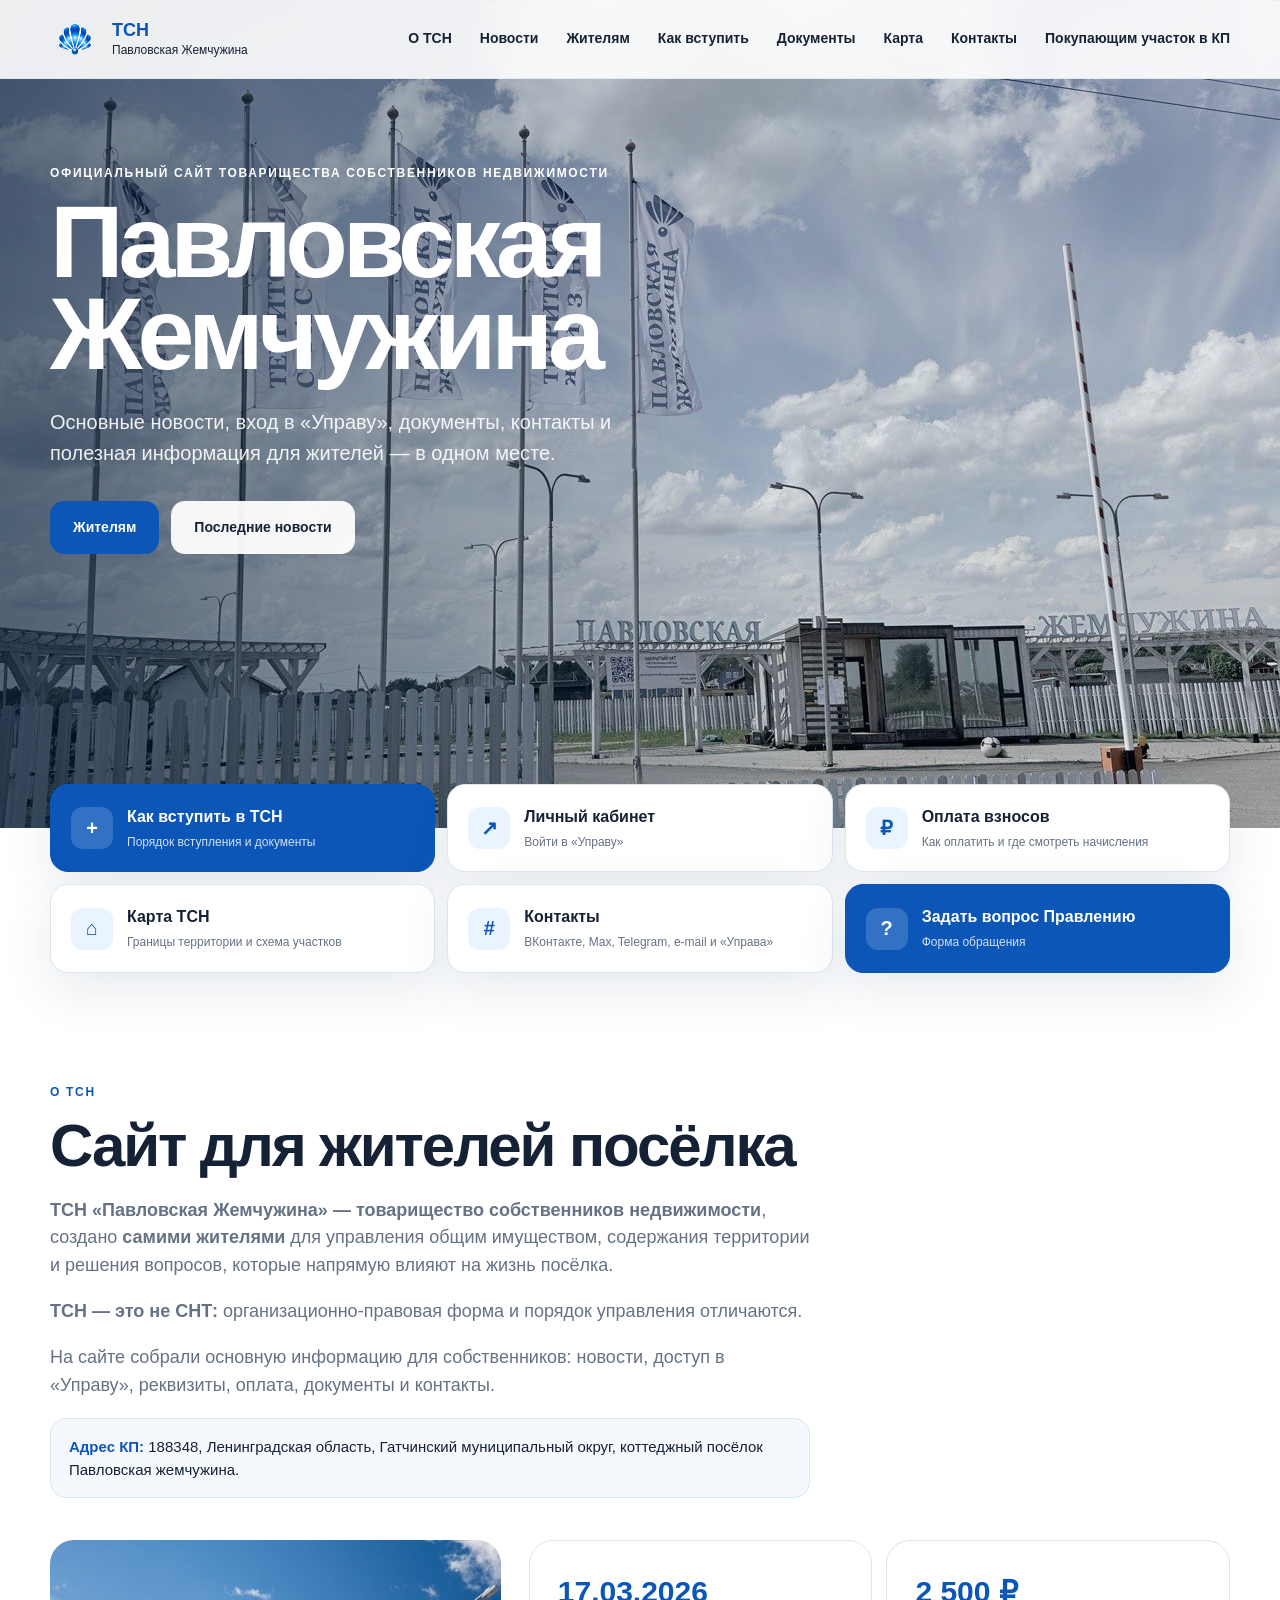
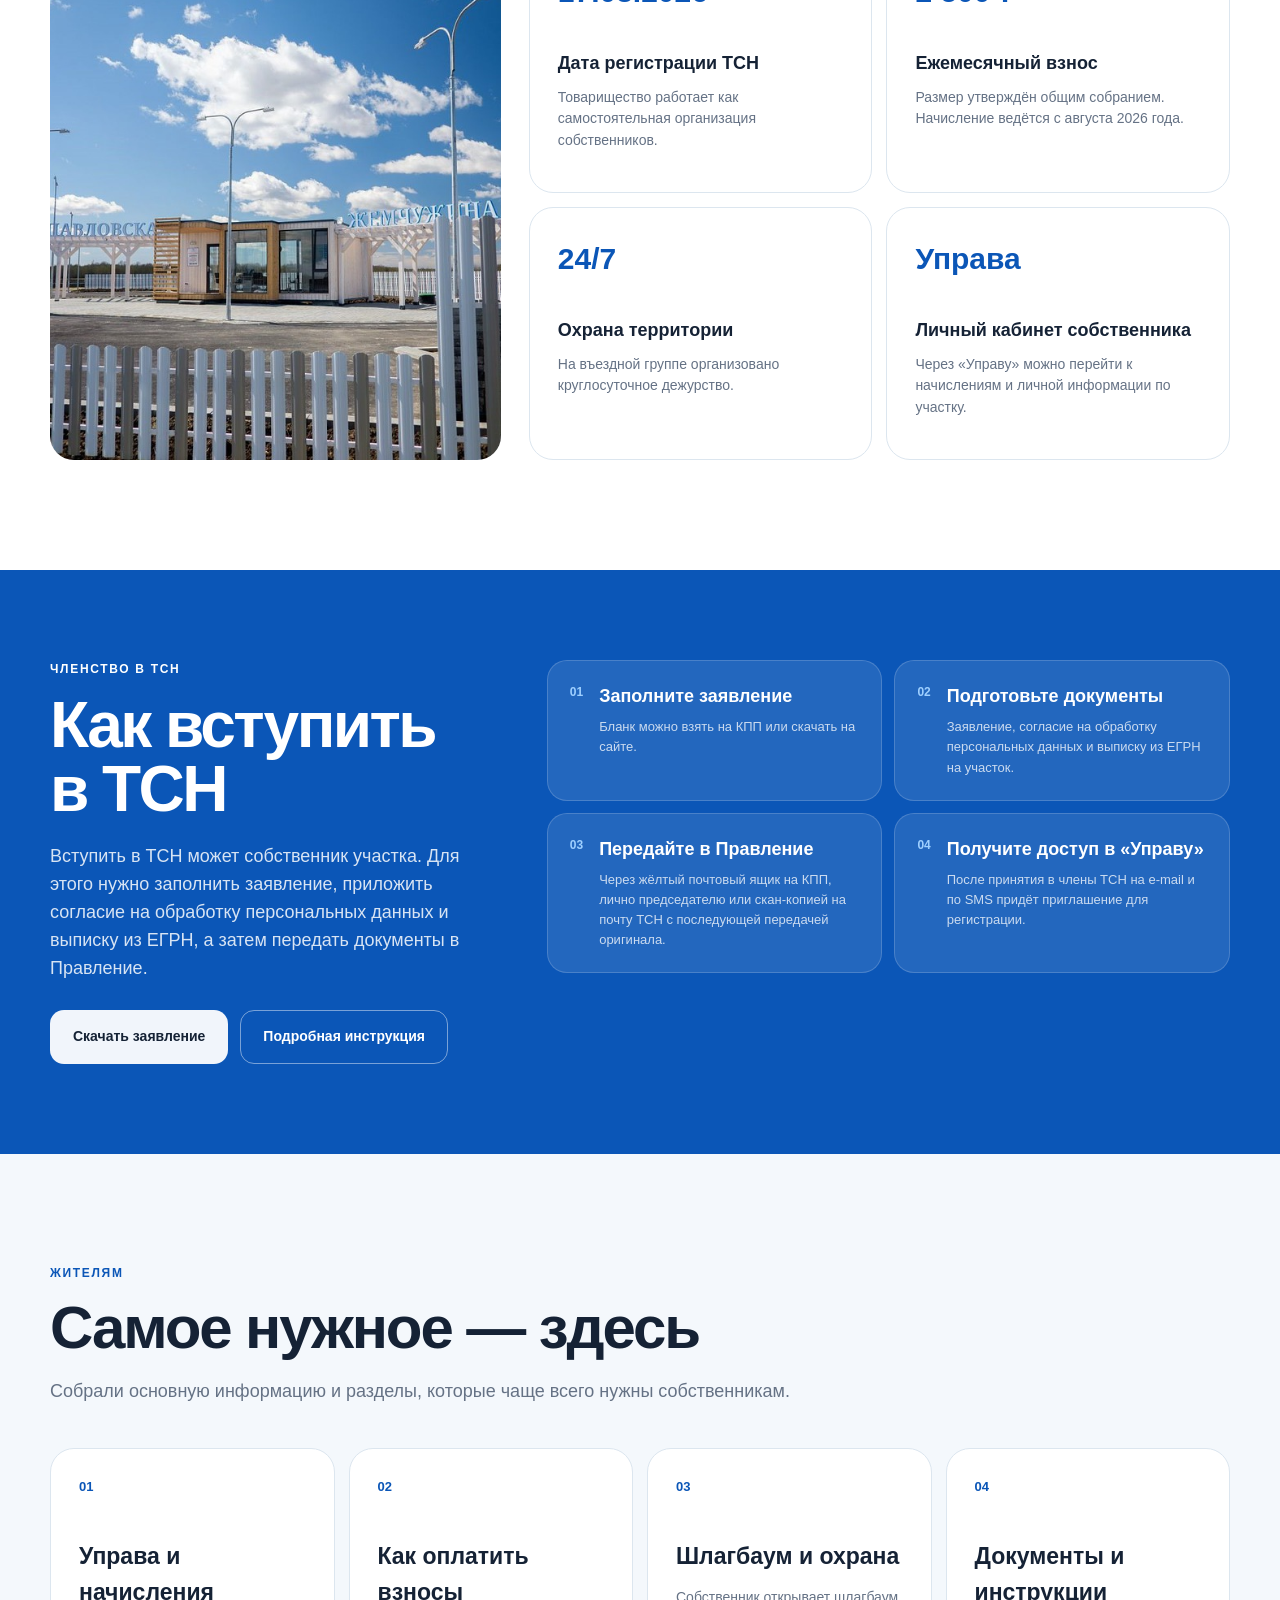
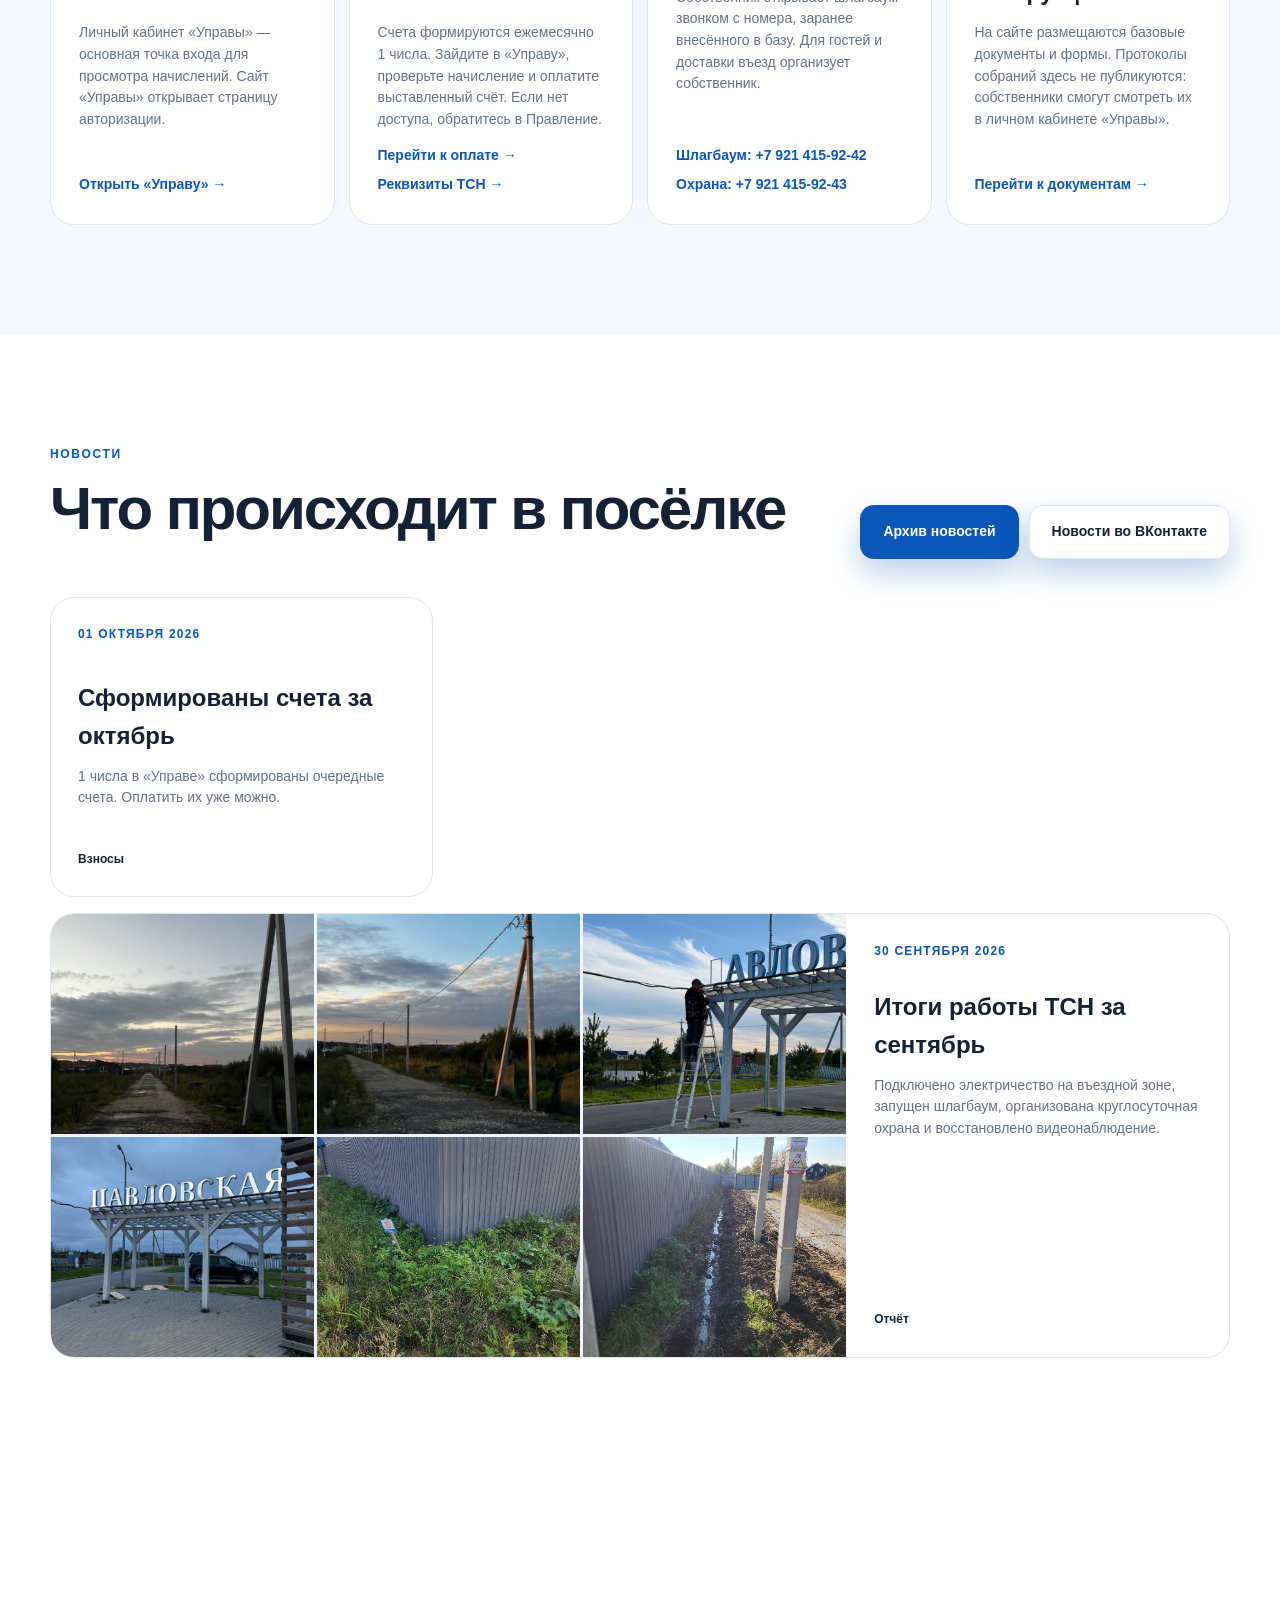
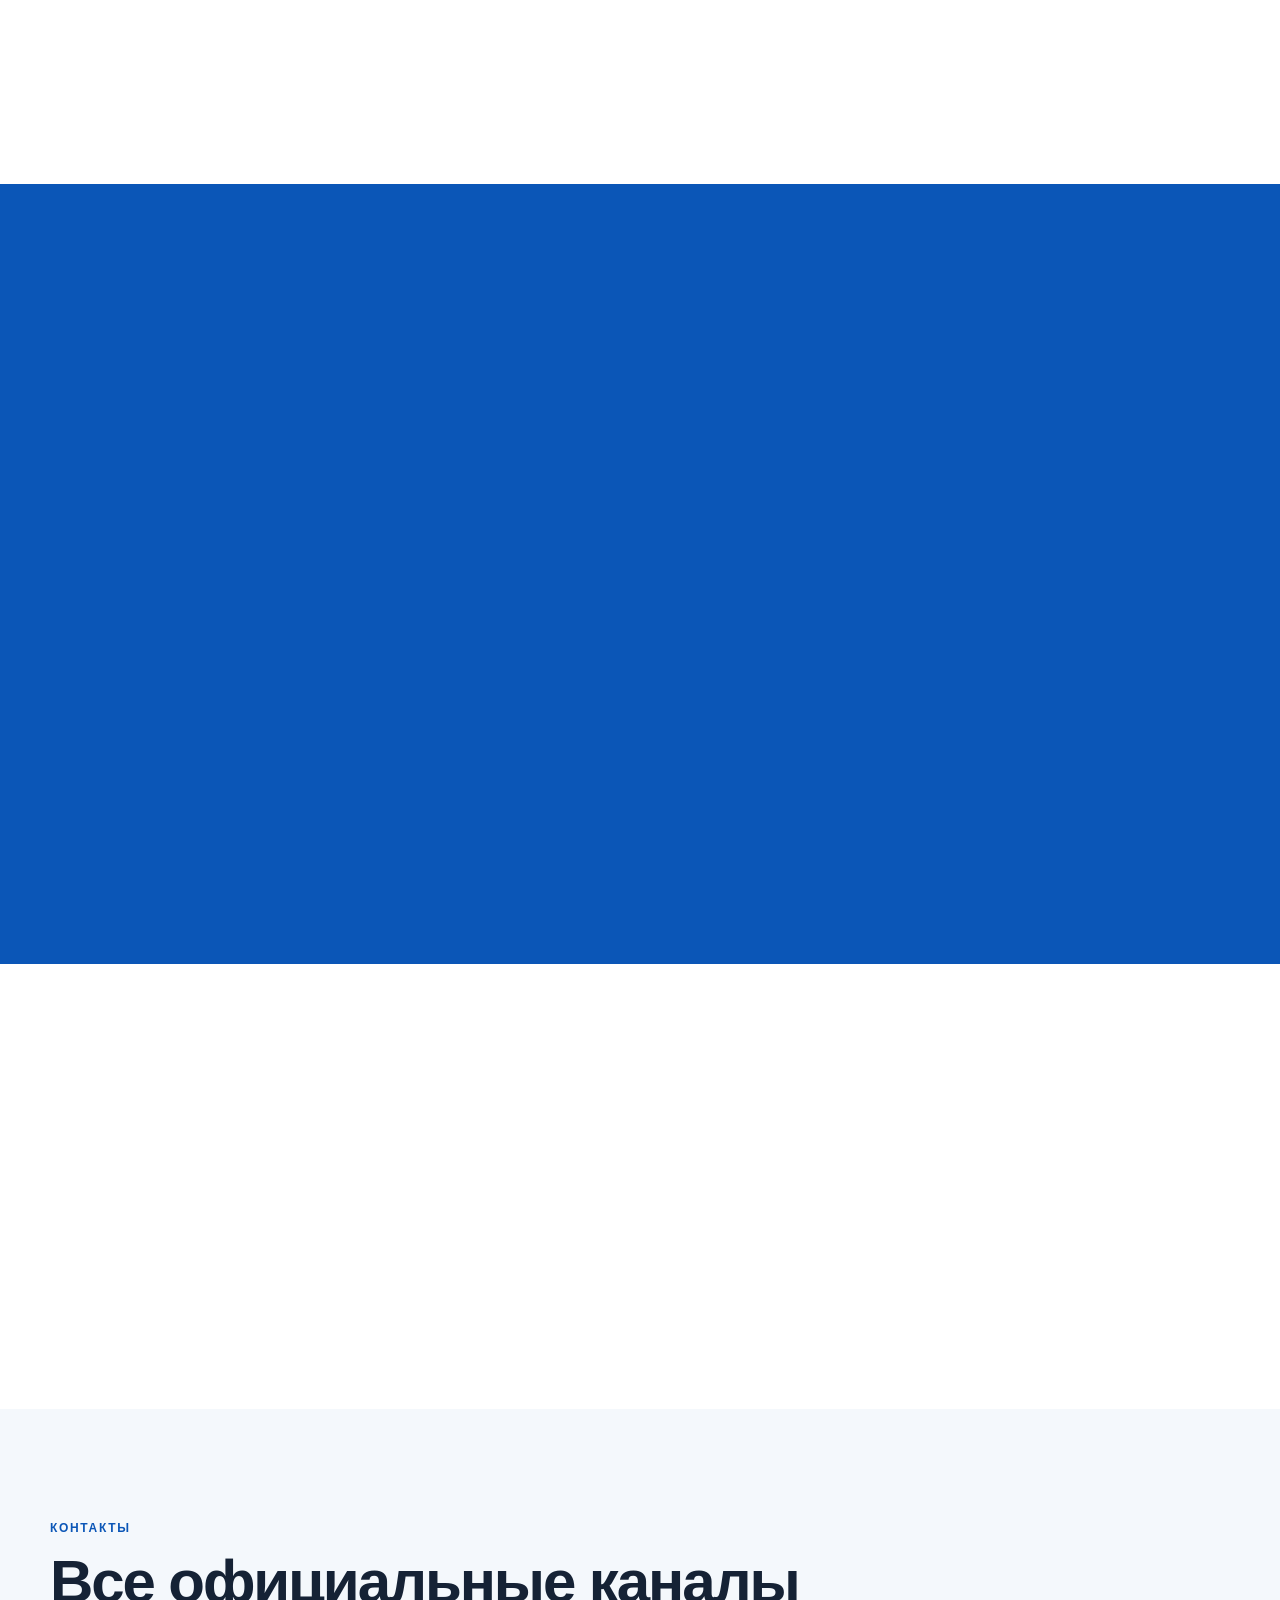
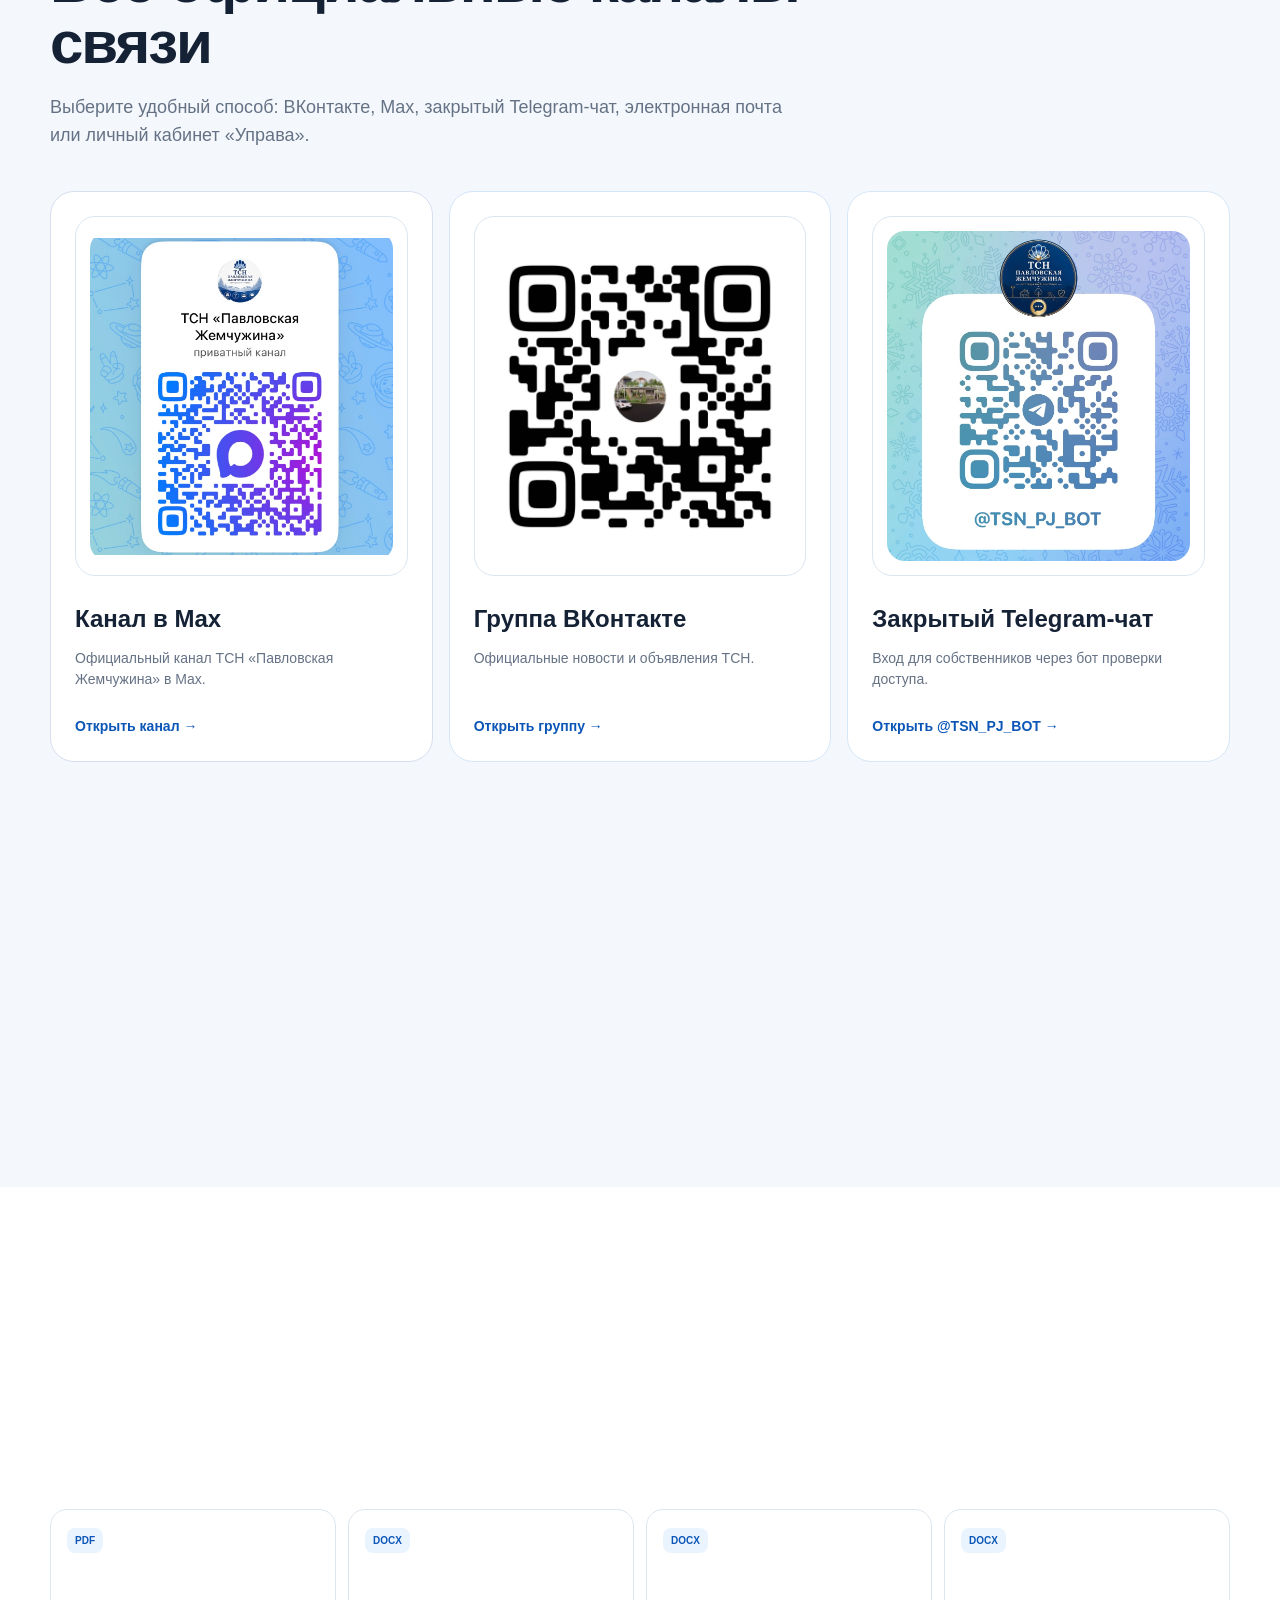
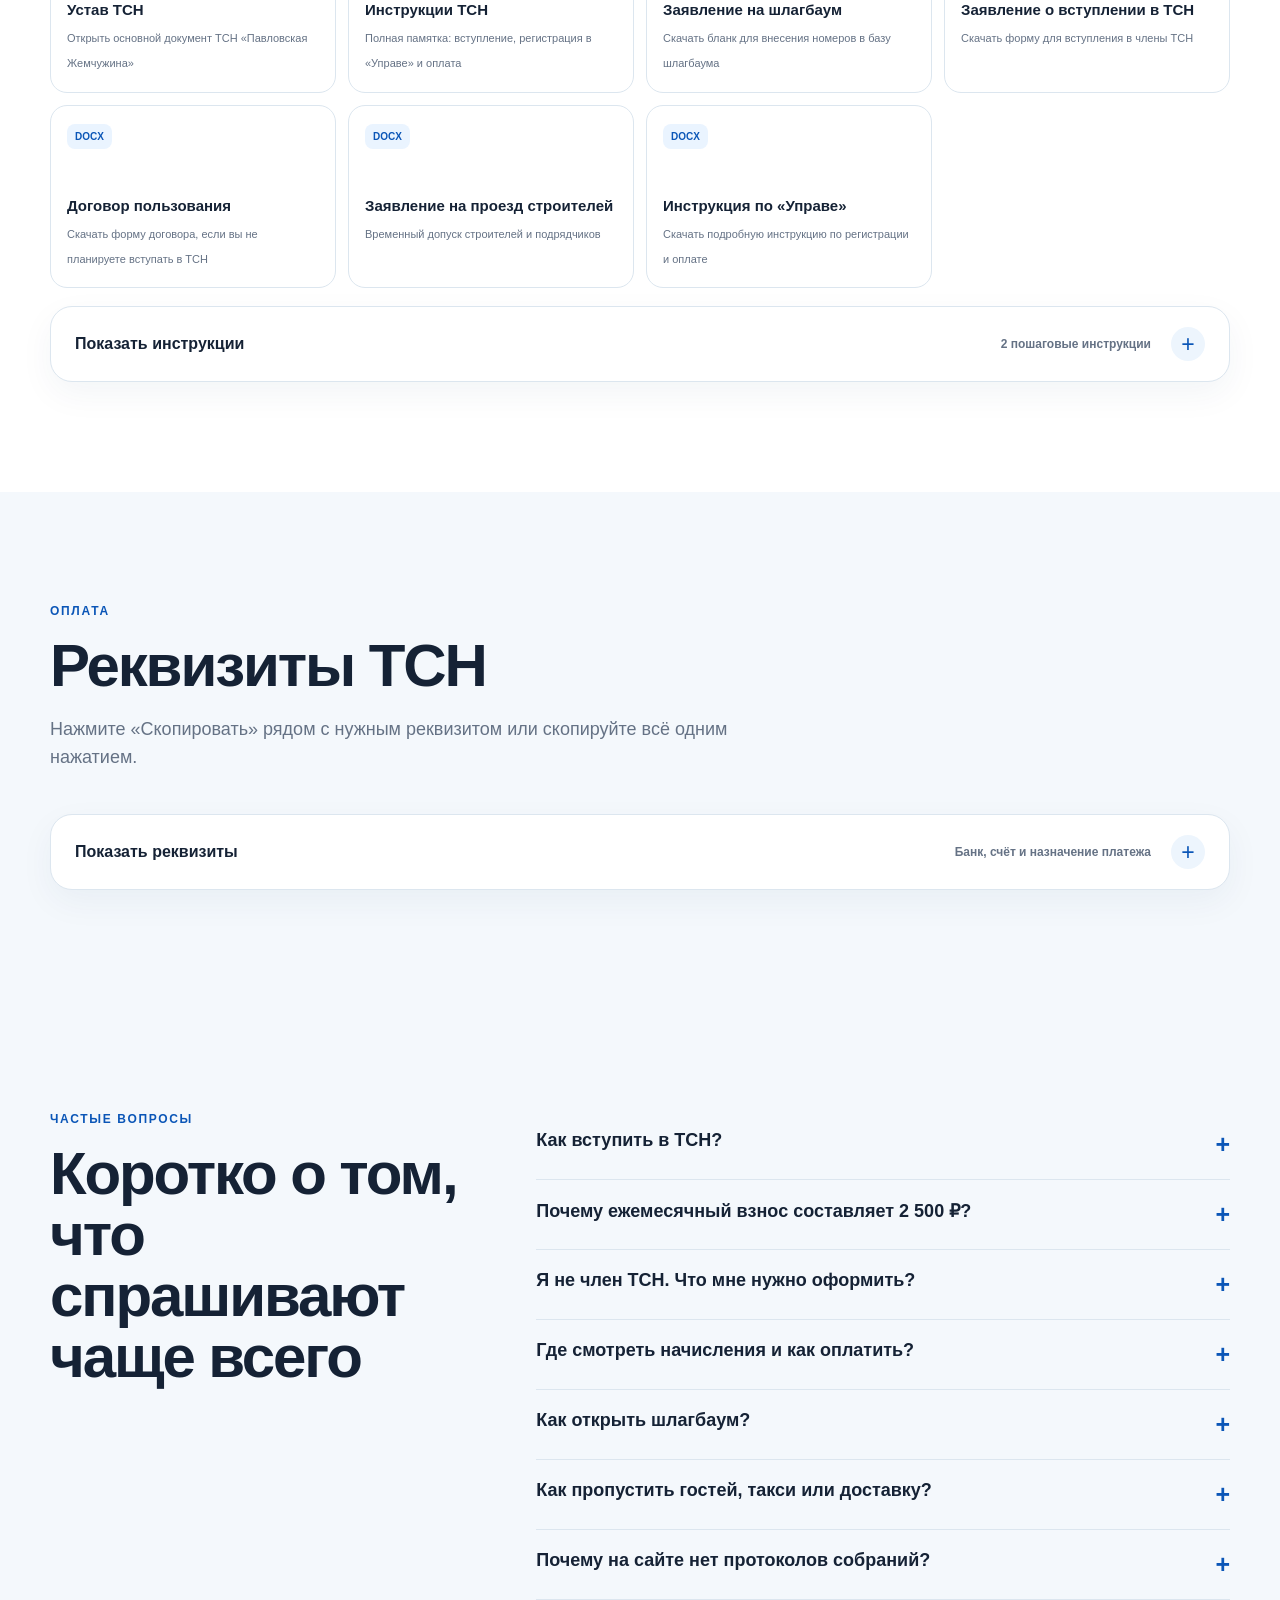
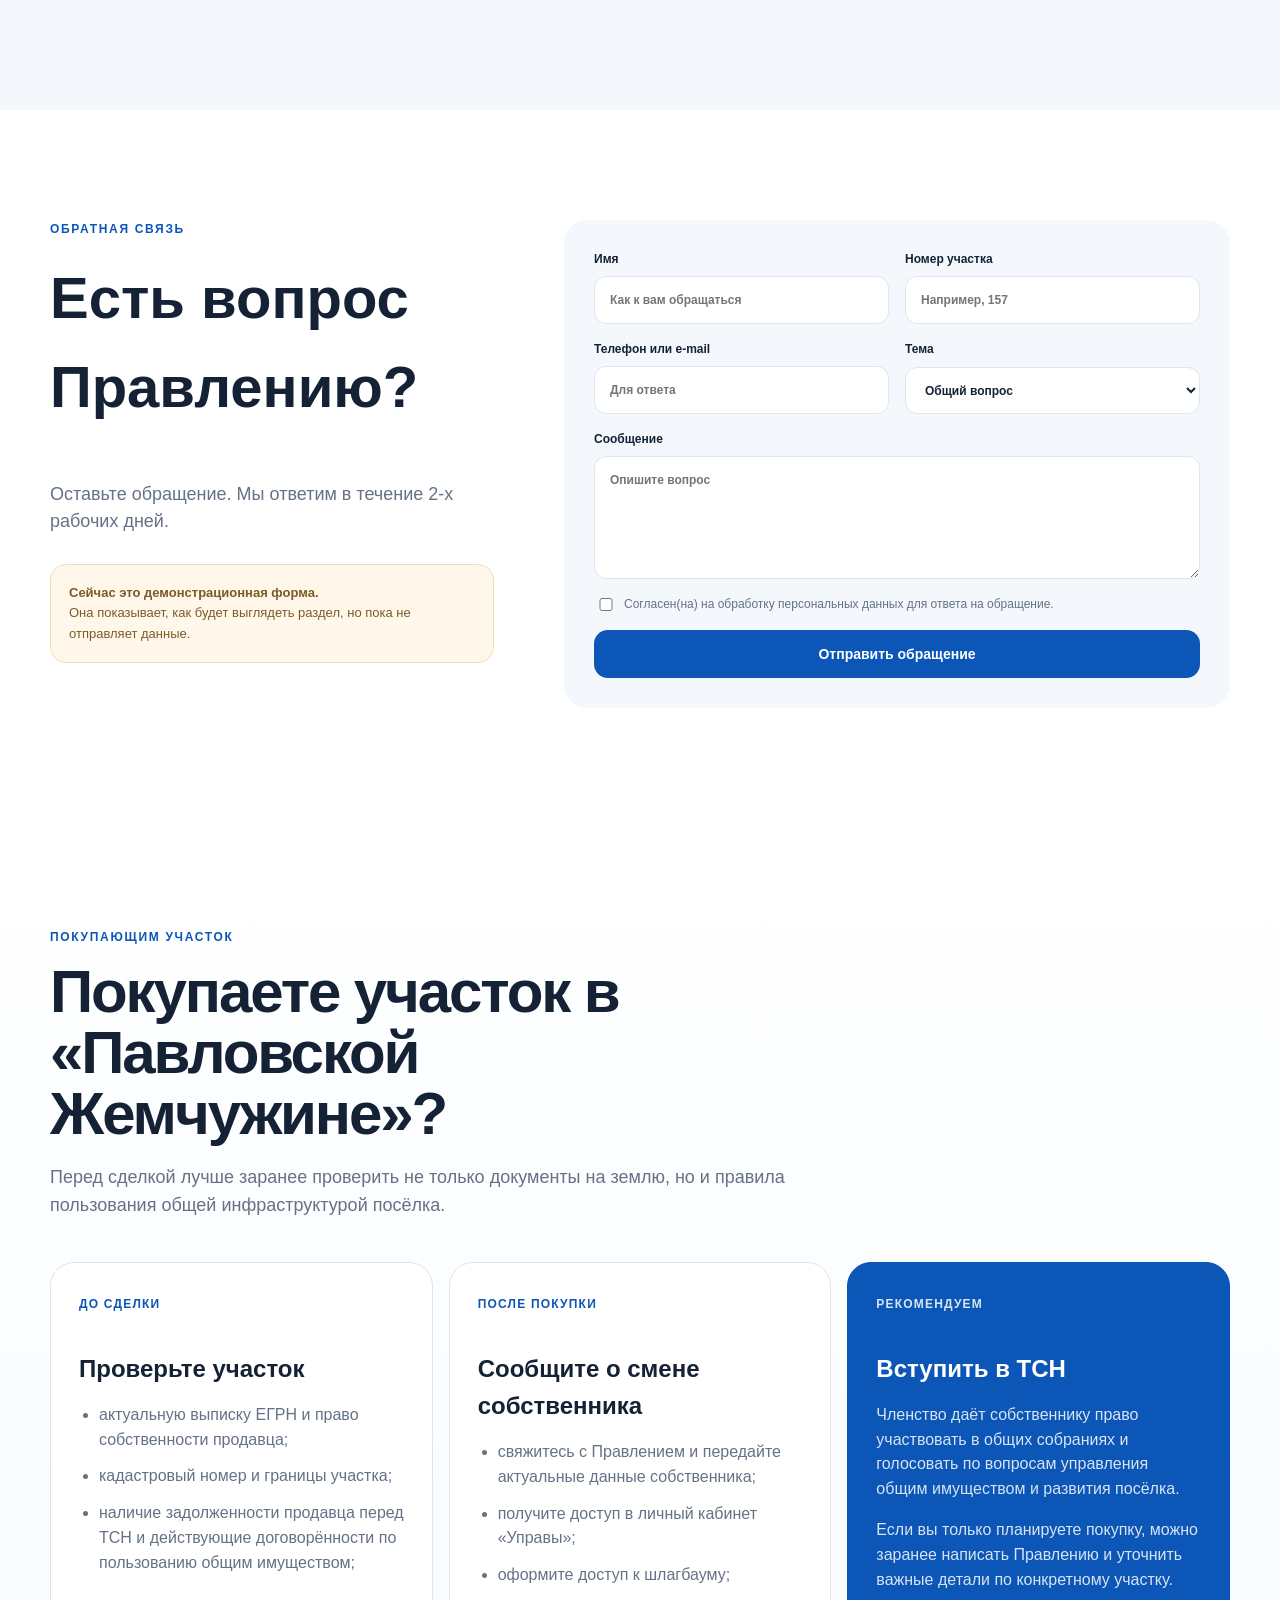
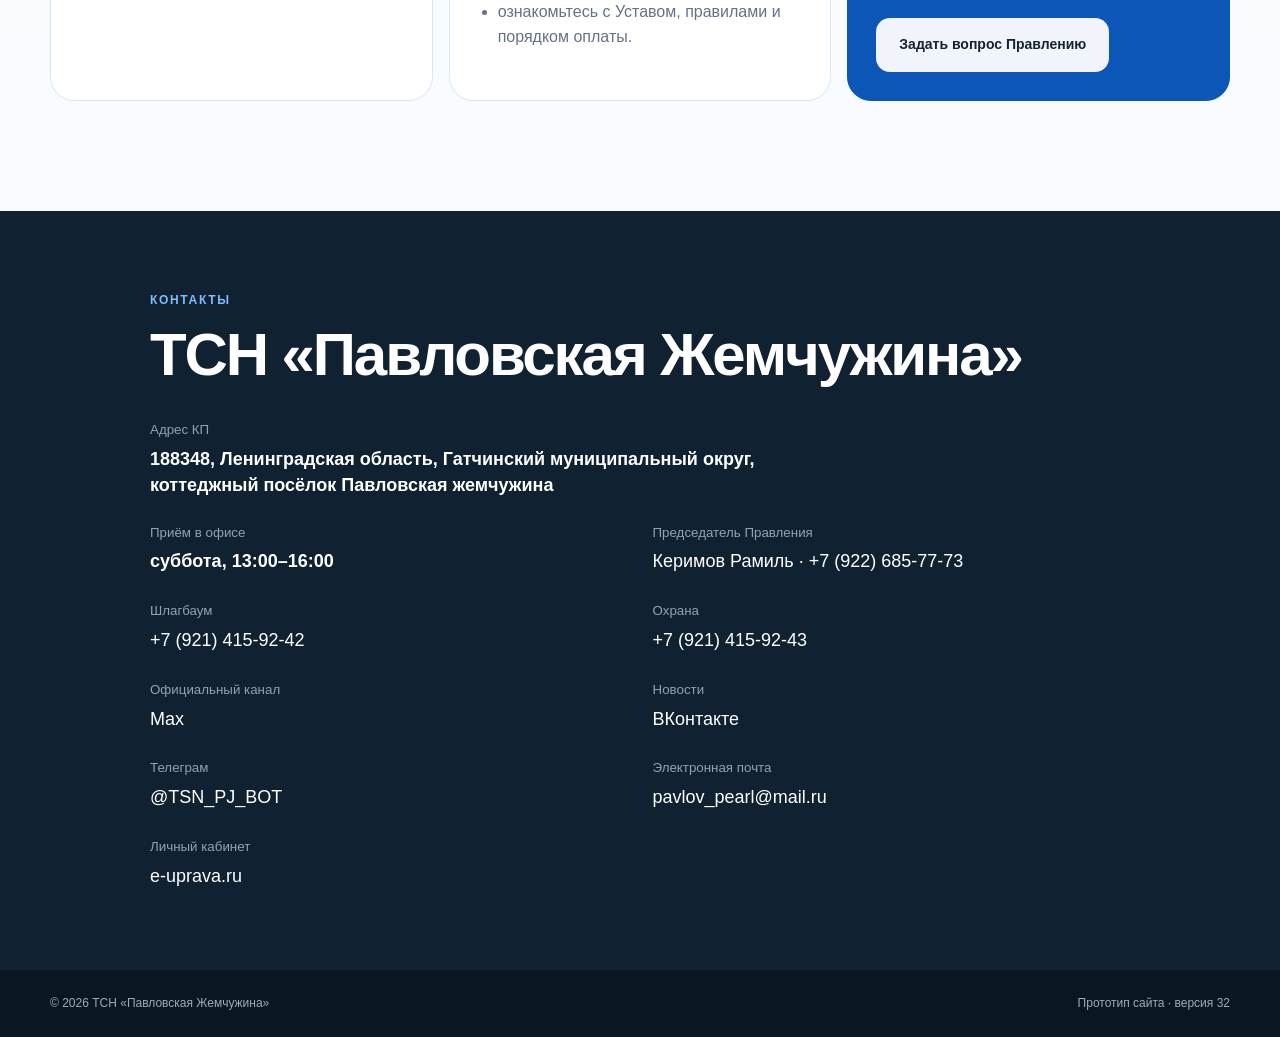
==== commit 41e81093: "Add files via upload" ====
--- a/index.html
+++ b/index.html
@@ -396,10 +396,11 @@
   </main>
 
   <footer class="footer">
-    <div class="container footer-inner"><span>© 2026 ТСН «Павловская Жемчужина»</span><span>Прототип сайта · версия 30</span></div>
+    <div class="container footer-inner"><span>© 2026 ТСН «Павловская Жемчужина»</span><span>Прототип сайта · версия 32</span></div>
   </footer>
 
   <div class="toast" id="toast" role="status" aria-live="polite"></div>
+  <script src="news-data.js"></script>
   <script src="script.js"></script>
 </body>
 </html>
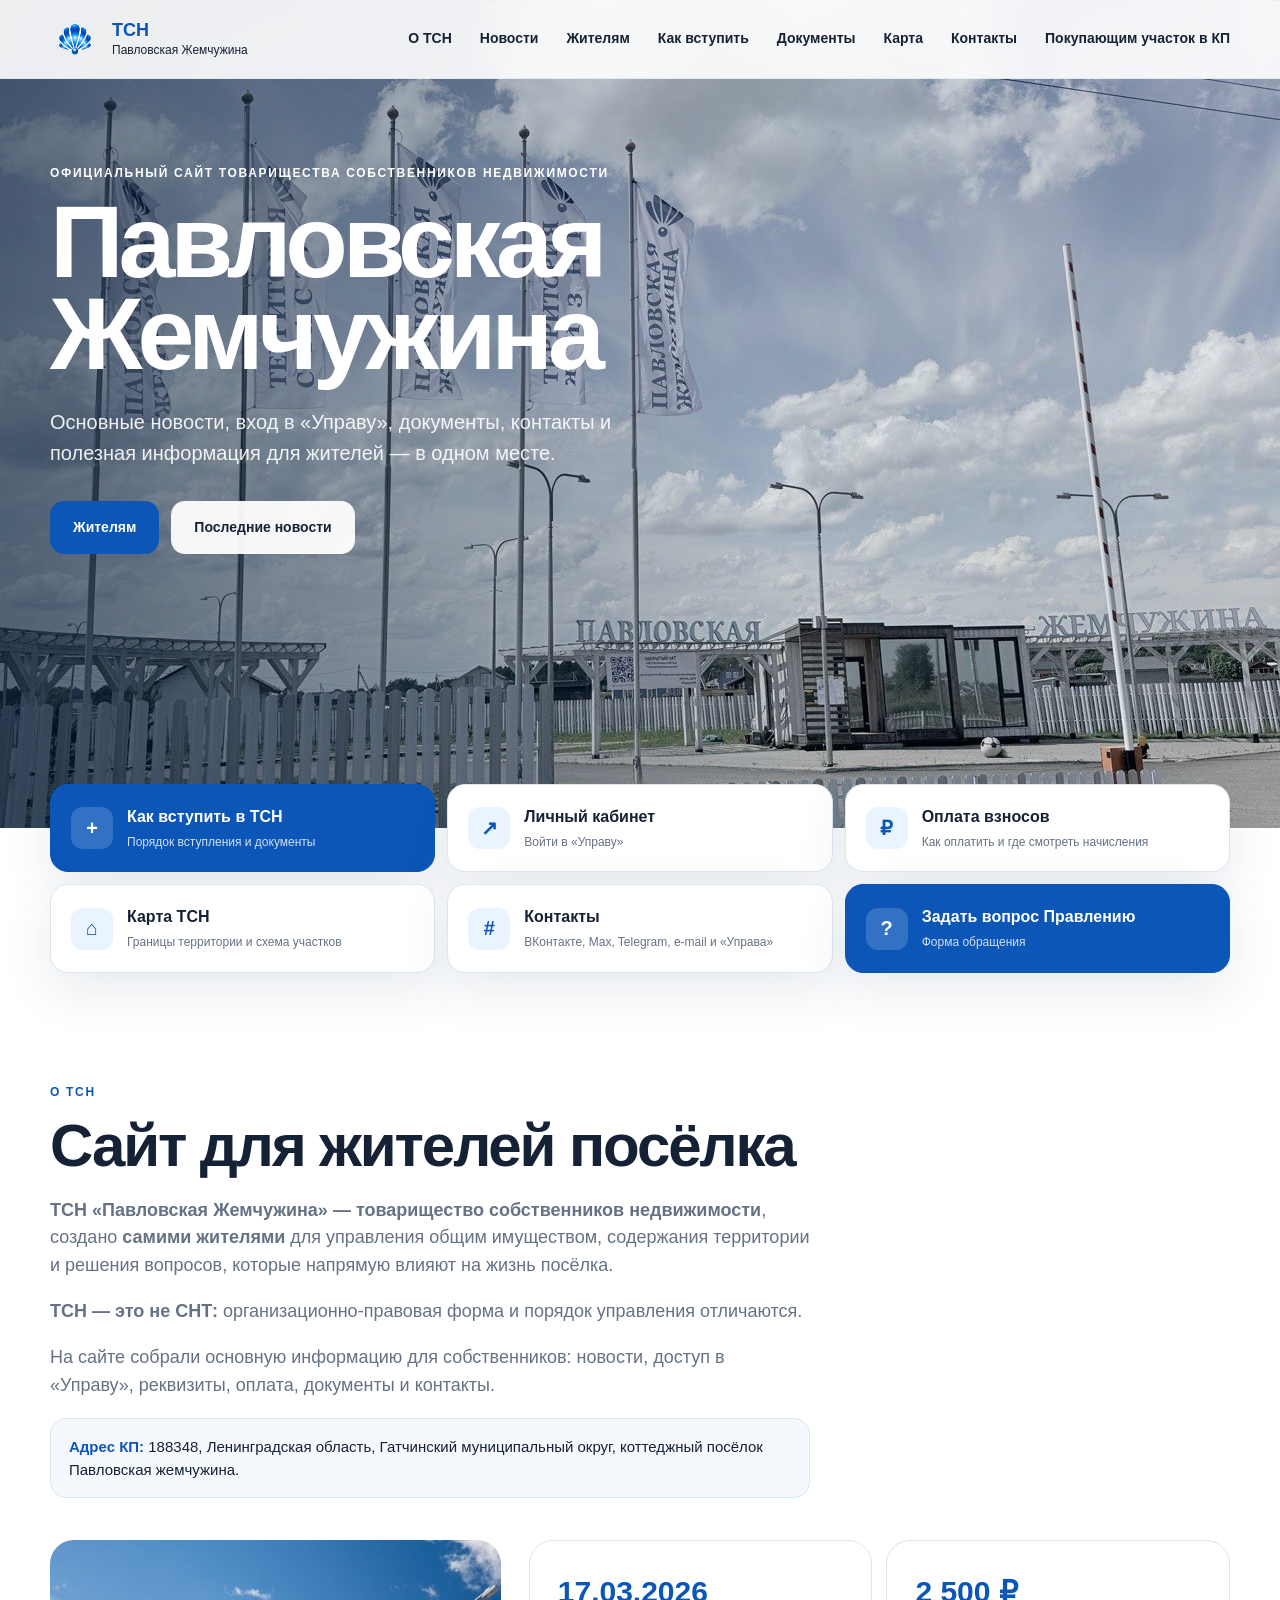
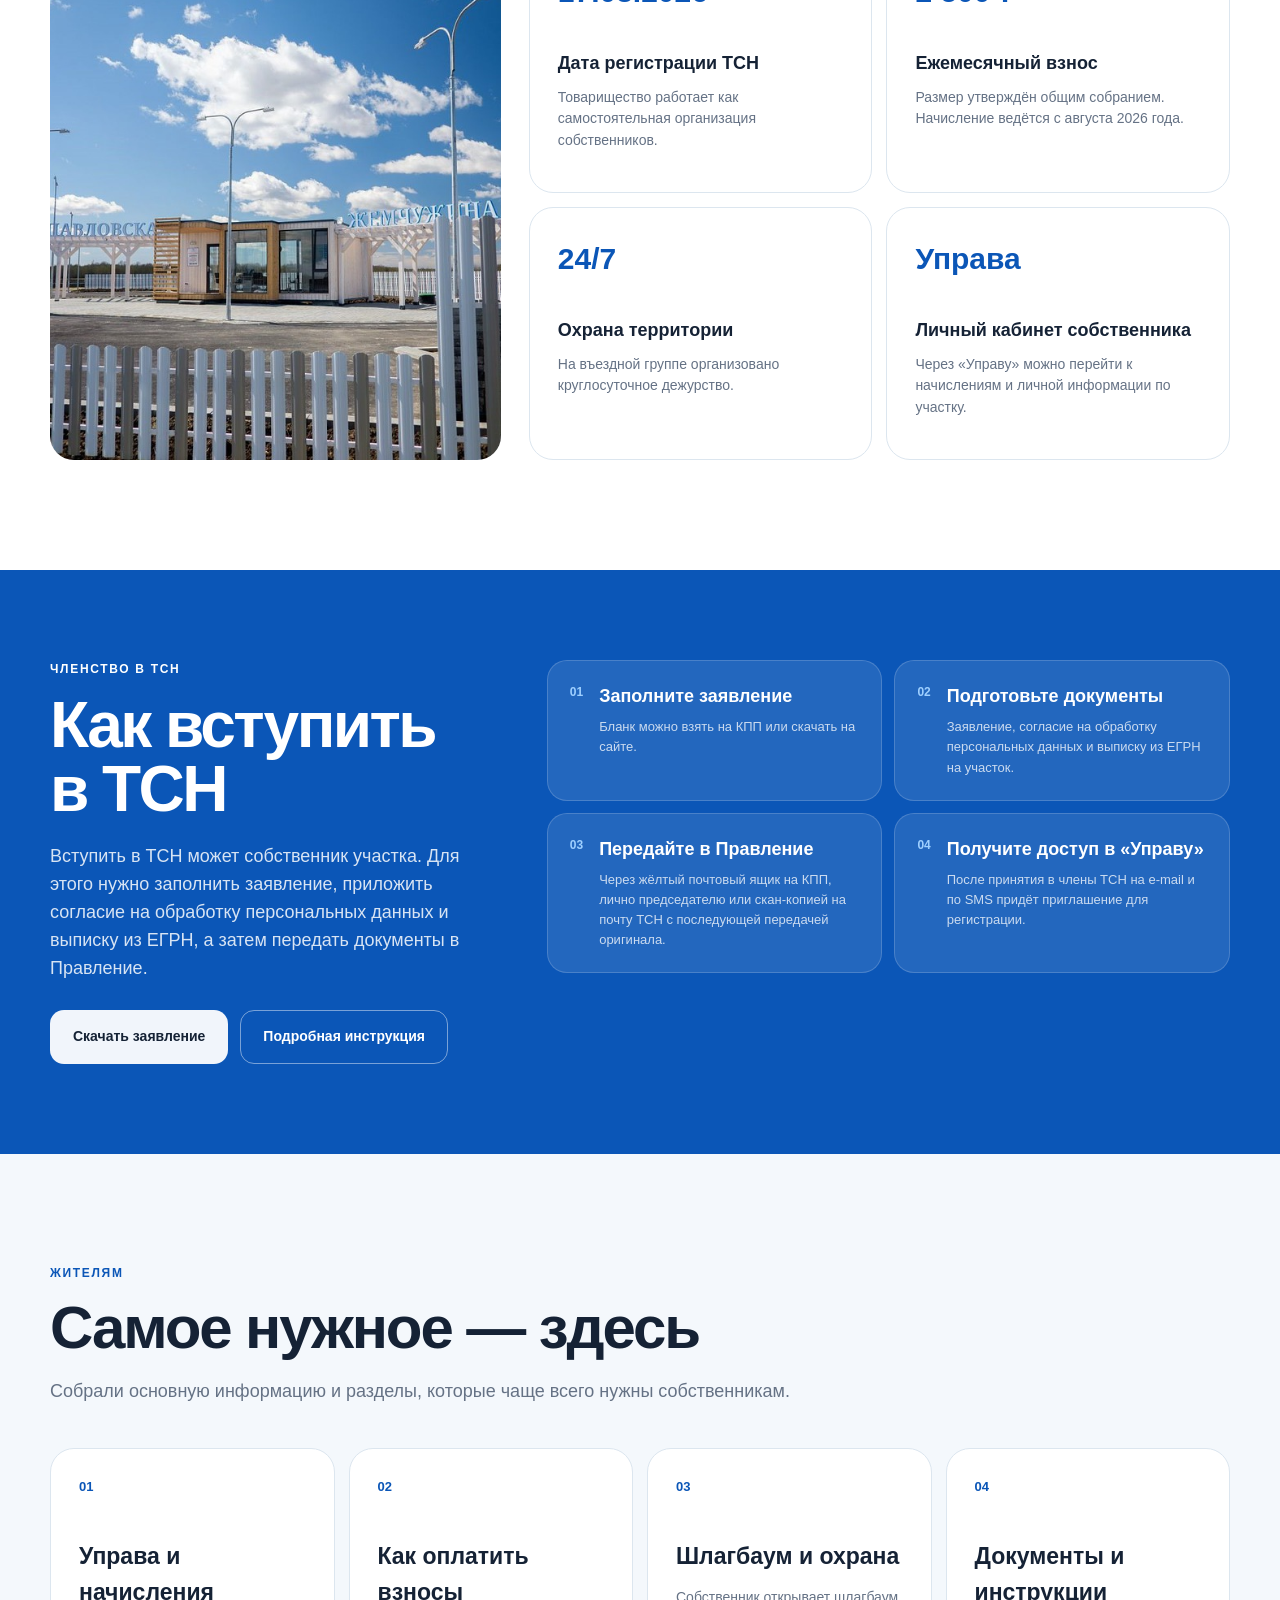
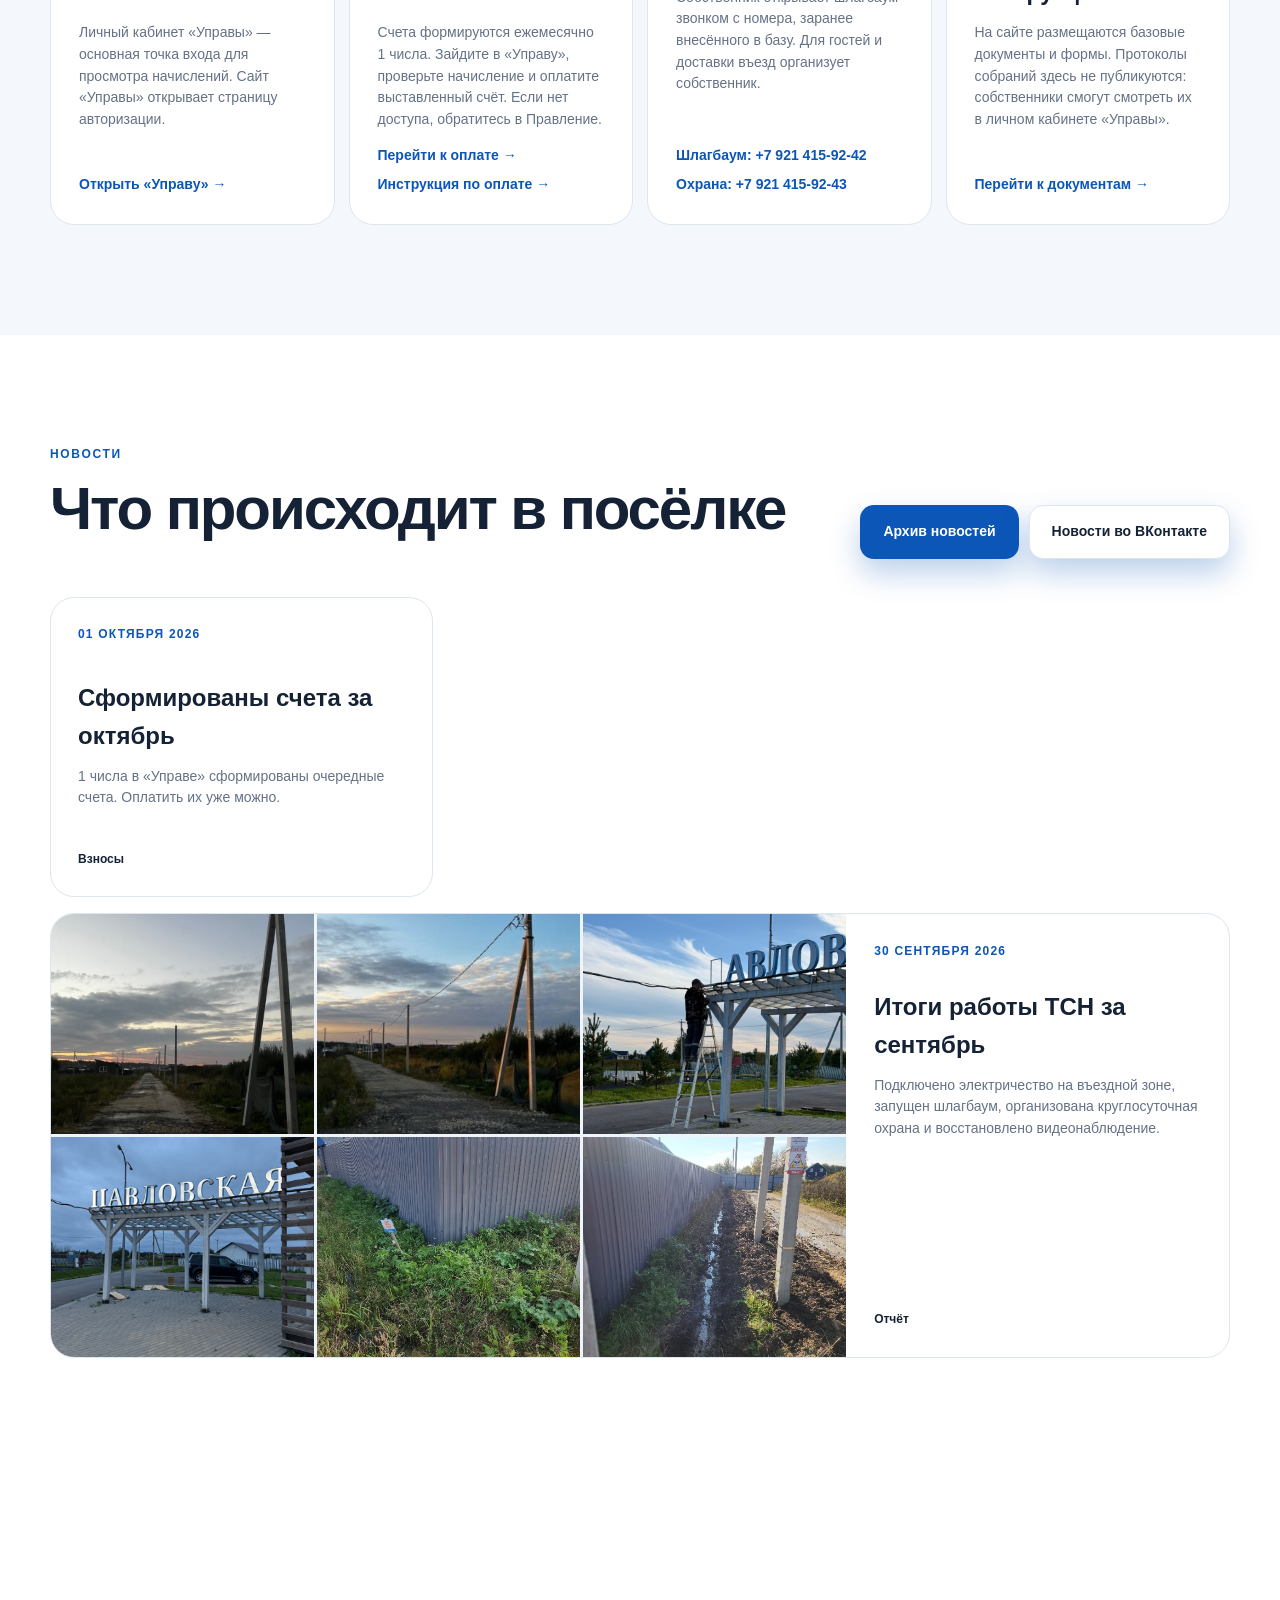
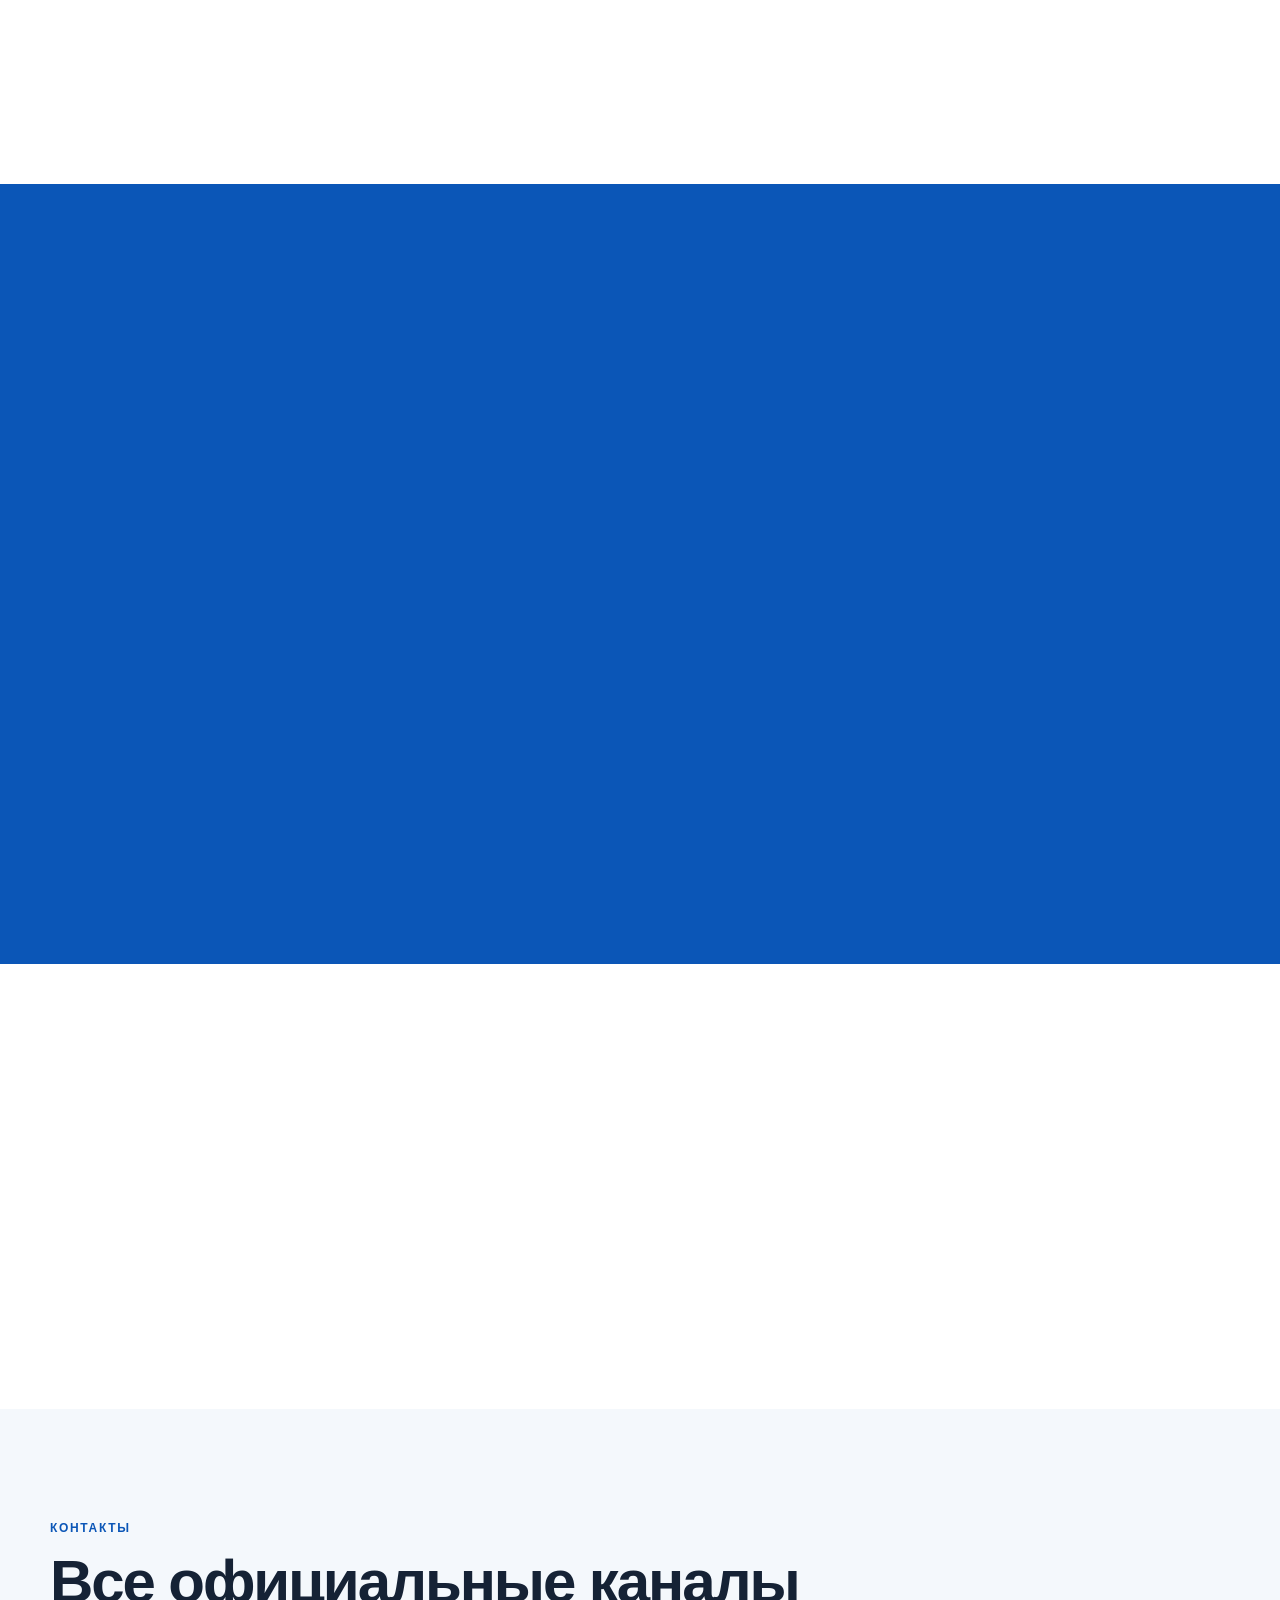
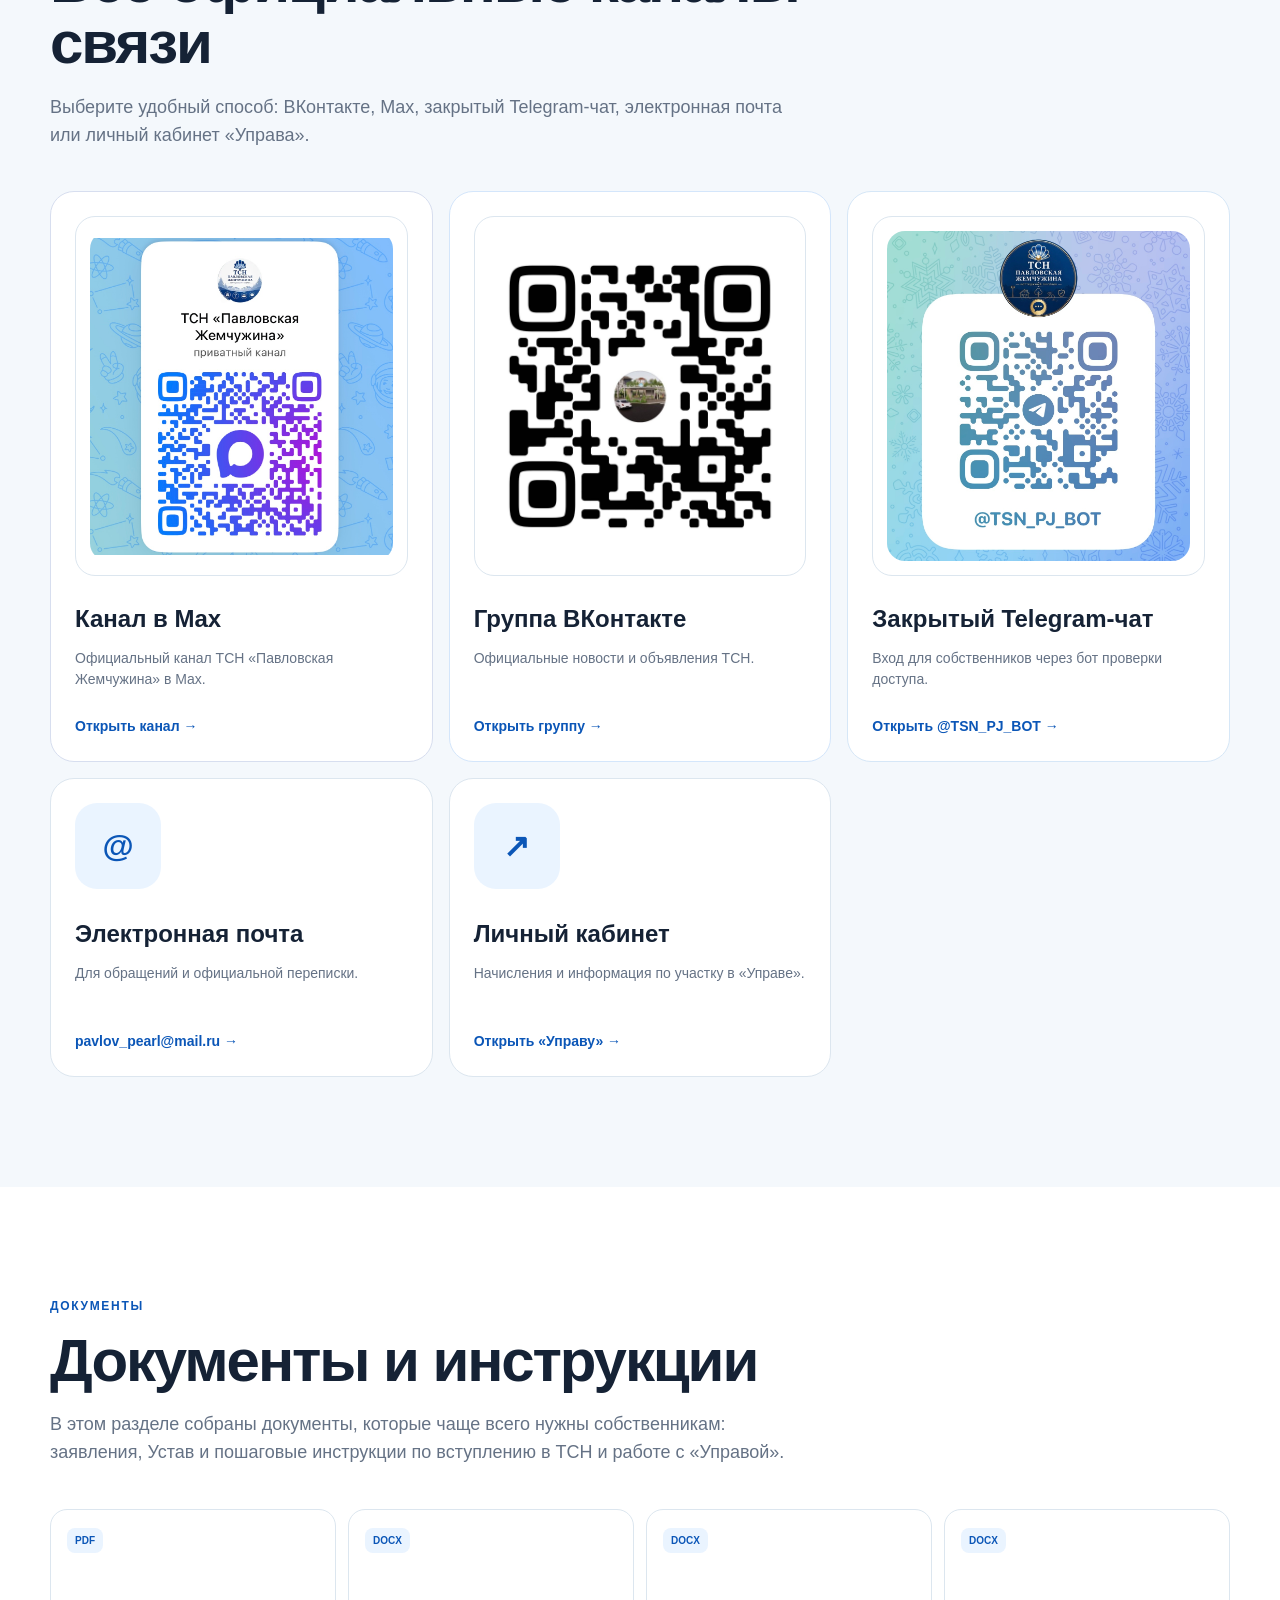
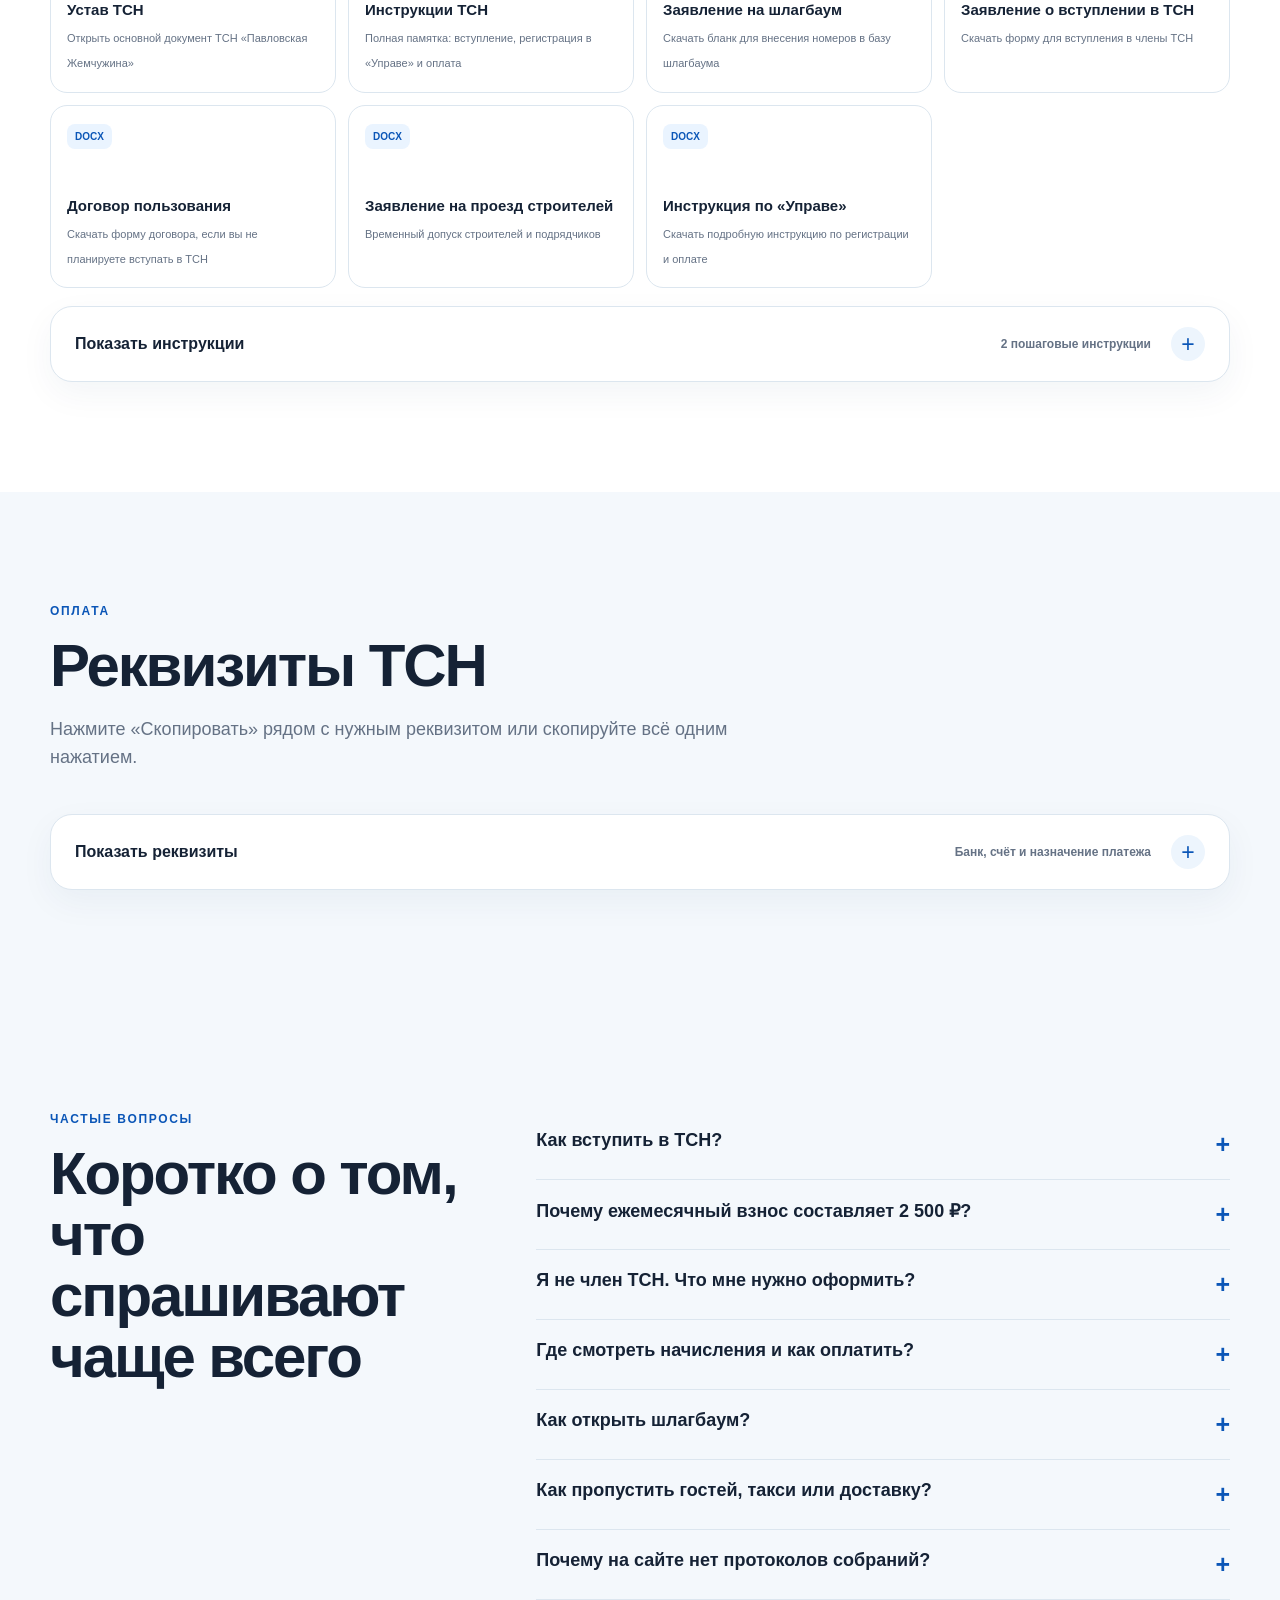
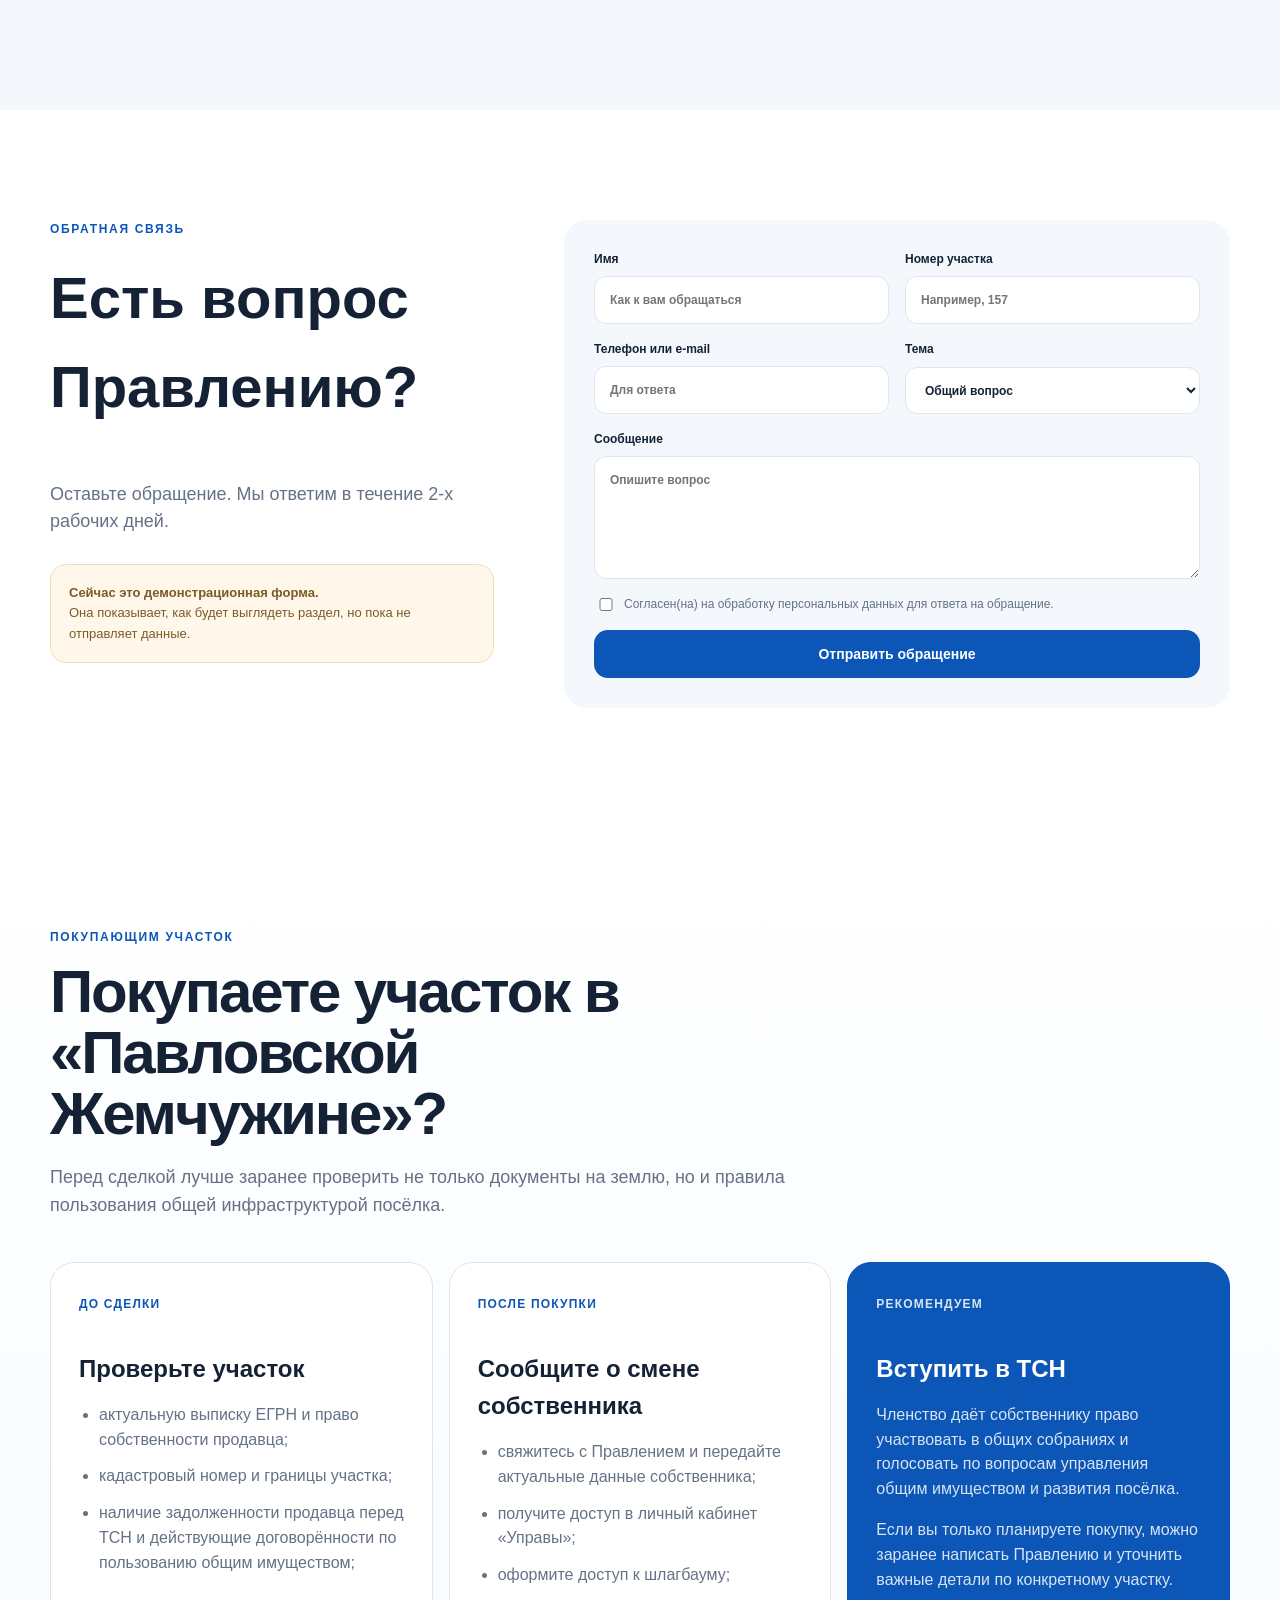
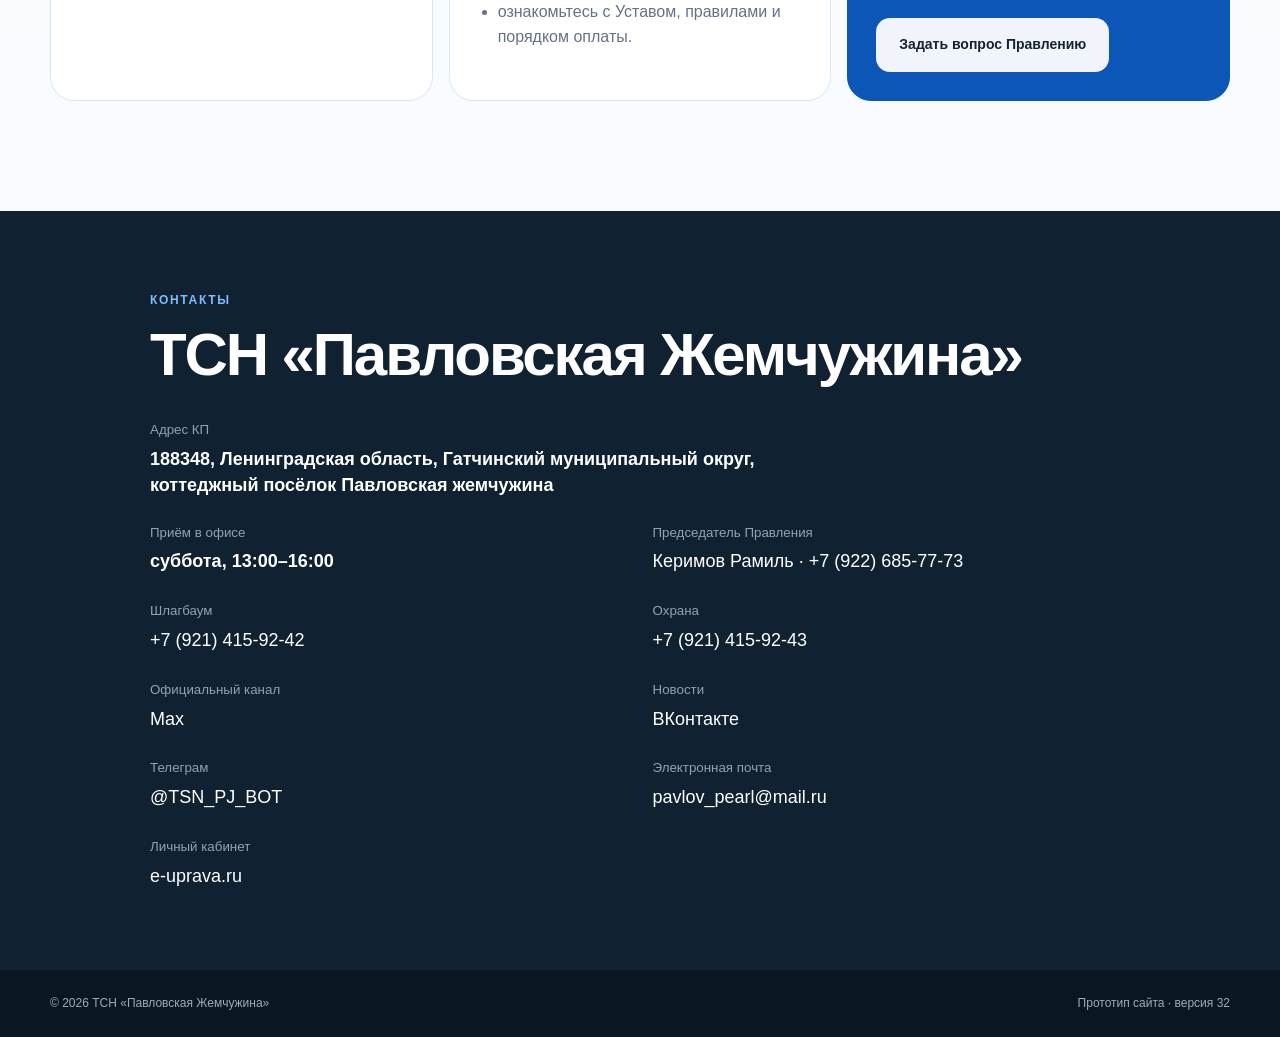
==== commit 56ba4fa3: "Add files via upload" ====
--- a/index.html
+++ b/index.html
@@ -107,7 +107,7 @@
         </div>
         <div class="service-grid">
           <article class="service-card reveal" id="payments"><span>01</span><h3>Управа и начисления</h3><p>Личный кабинет «Управы» — основная точка входа для просмотра начислений. Сайт «Управы» открывает страницу авторизации.</p><a class="text-link" href="https://e-uprava.ru/main" target="_blank" rel="noopener">Открыть «Управу» →</a></article>
-          <article class="service-card reveal"><span>02</span><h3>Как оплатить взносы</h3><p>Счета формируются ежемесячно 1 числа. Зайдите в «Управу», проверьте начисление и оплатите выставленный счёт. Если нет доступа, обратитесь в Правление.</p><a class="text-link" href="https://e-uprava.ru/main" target="_blank" rel="noopener">Перейти к оплате →</a><a class="text-link" href="#requisites">Реквизиты ТСН →</a></article>
+          <article class="service-card reveal"><span>02</span><h3>Как оплатить взносы</h3><p>Счета формируются ежемесячно 1 числа. Зайдите в «Управу», проверьте начисление и оплатите выставленный счёт. Если нет доступа, обратитесь в Правление.</p><a class="text-link" href="https://e-uprava.ru/main" target="_blank" rel="noopener">Перейти к оплате →</a><a class="text-link" href="assets/instruktsiya-uprava.docx" download>Инструкция по оплате →</a></article>
           <article class="service-card reveal" id="barrier"><span>03</span><h3>Шлагбаум и охрана</h3><p>Собственник открывает шлагбаум звонком с номера, заранее внесённого в базу. Для гостей и доставки въезд организует собственник.</p><a class="text-link" href="tel:+79214159242">Шлагбаум: +7 921 415-92-42</a><a class="text-link" href="tel:+79214159243">Охрана: +7 921 415-92-43</a></article>
           <article class="service-card reveal"><span>04</span><h3>Документы и инструкции</h3><p>На сайте размещаются базовые документы и формы. Протоколы собраний здесь не публикуются: собственники смогут смотреть их в личном кабинете «Управы».</p><a class="text-link" href="#documents">Перейти к документам →</a></article>
         </div>
--- a/styles.css
+++ b/styles.css
@@ -480,3 +480,181 @@
   .news-actions{width:100%}
   .news-actions .btn{width:100%;justify-content:center}
 }
+
+
+/* v33 — фотогалерея в архиве новостей */
+.archive-cover-button{
+  position:relative;
+  display:block;
+  width:100%;
+  height:100%;
+  padding:0;
+  border:0;
+  background:none;
+  cursor:zoom-in;
+  text-align:left;
+}
+.archive-cover-button img{
+  width:100%;
+  height:100%;
+  min-height:290px;
+  object-fit:cover;
+}
+.archive-photo-count{
+  position:absolute;
+  left:14px;
+  bottom:14px;
+  display:inline-flex;
+  align-items:center;
+  padding:7px 10px;
+  border-radius:999px;
+  background:rgba(10,31,54,.78);
+  color:#fff;
+  font-size:12px;
+  font-weight:800;
+  line-height:1;
+  backdrop-filter:blur(8px);
+}
+.archive-gallery-block{
+  margin-top:26px;
+  padding-top:22px;
+  border-top:1px solid var(--line);
+}
+.archive-gallery-title{
+  display:flex;
+  justify-content:space-between;
+  align-items:center;
+  gap:12px;
+  margin-bottom:13px;
+}
+.archive-gallery-title strong{
+  font-size:17px;
+}
+.archive-gallery-title span{
+  color:var(--muted);
+  font-size:13px;
+  font-weight:700;
+}
+.archive-gallery{
+  display:grid;
+  grid-template-columns:repeat(3,minmax(0,1fr));
+  gap:8px;
+}
+.archive-gallery-item{
+  position:relative;
+  aspect-ratio:4/3;
+  padding:0;
+  overflow:hidden;
+  border:0;
+  border-radius:12px;
+  background:#edf3f8;
+  cursor:zoom-in;
+}
+.archive-gallery-item img{
+  width:100%;
+  height:100%;
+  object-fit:cover;
+  transition:transform .2s ease;
+}
+.archive-gallery-item:hover img{
+  transform:scale(1.035);
+}
+.archive-gallery-item:focus-visible,
+.archive-cover-button:focus-visible{
+  outline:3px solid rgba(11,92,196,.28);
+  outline-offset:3px;
+}
+
+.archive-lightbox[hidden]{display:none}
+.archive-lightbox{
+  position:fixed;
+  z-index:1000;
+  inset:0;
+  display:grid;
+  place-items:center;
+  padding:24px;
+}
+.archive-lightbox-backdrop{
+  position:absolute;
+  inset:0;
+  background:rgba(6,18,31,.88);
+  backdrop-filter:blur(4px);
+}
+.archive-lightbox-dialog{
+  position:relative;
+  z-index:1;
+  width:min(1100px,96vw);
+  max-height:92vh;
+  display:grid;
+  place-items:center;
+}
+.archive-lightbox-image{
+  max-width:100%;
+  max-height:88vh;
+  width:auto;
+  height:auto;
+  object-fit:contain;
+  border-radius:14px;
+  box-shadow:0 24px 80px rgba(0,0,0,.35);
+}
+.archive-lightbox-close{
+  position:absolute;
+  z-index:2;
+  top:-14px;
+  right:-14px;
+  width:42px;
+  height:42px;
+  border:0;
+  border-radius:50%;
+  background:#fff;
+  color:#102238;
+  font-size:28px;
+  line-height:1;
+  cursor:pointer;
+  box-shadow:0 10px 30px rgba(0,0,0,.25);
+}
+body.lightbox-open{overflow:hidden}
+
+@media(max-width:820px){
+  .archive-cover-button img{min-height:0;height:260px}
+}
+@media(max-width:620px){
+  .archive-gallery{
+    grid-template-columns:repeat(2,minmax(0,1fr));
+  }
+  .archive-cover-button img{height:220px}
+  .archive-lightbox{padding:14px}
+  .archive-lightbox-close{
+    top:8px;
+    right:8px;
+  }
+}
+
+
+/* v34 — исправление мобильного меню архива */
+@media(max-width:900px){
+  .archive-nav{
+    display:none;
+  }
+
+  .archive-nav.open{
+    display:flex;
+  }
+
+  .archive-header .header-row{
+    position:relative;
+  }
+
+  .archive-header .menu-toggle{
+    display:block;
+    cursor:pointer;
+  }
+}
+
+@media(max-width:620px){
+  .archive-nav{
+    top:68px;
+    left:14px;
+    right:14px;
+  }
+}
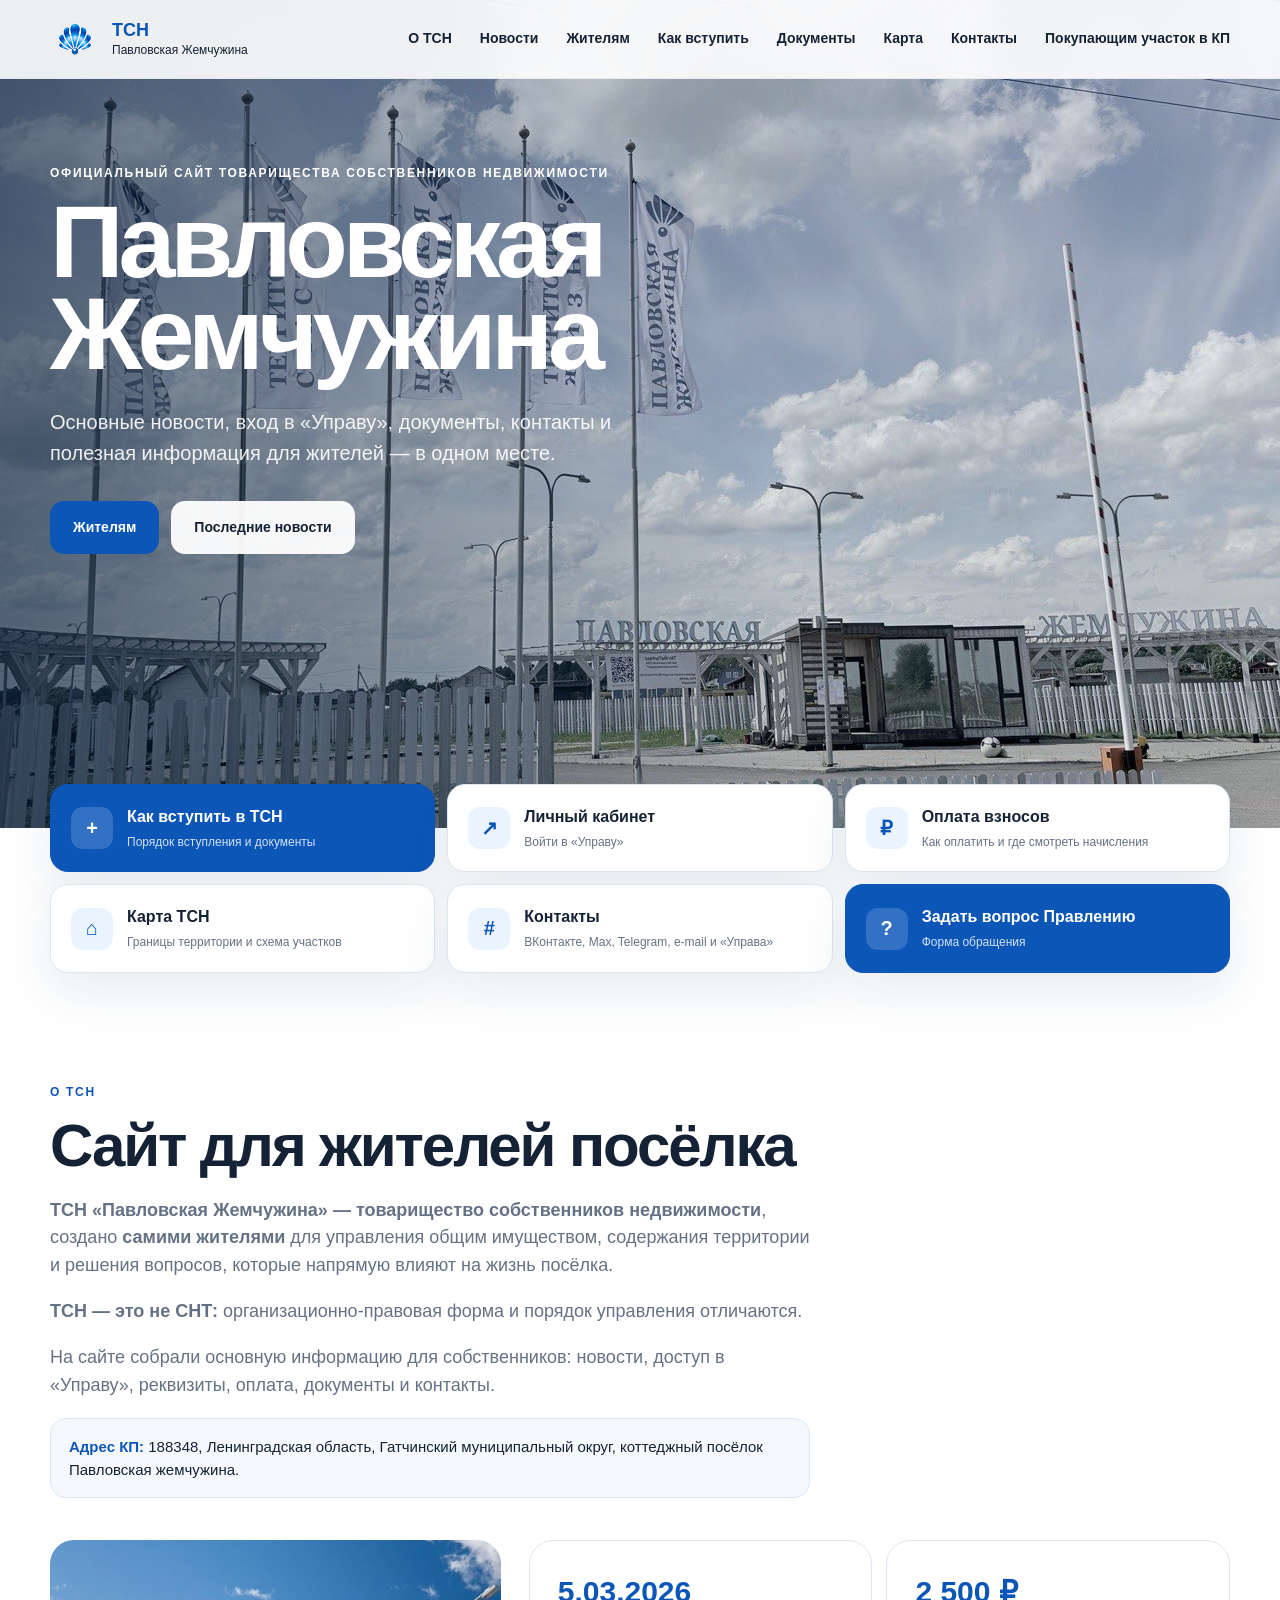
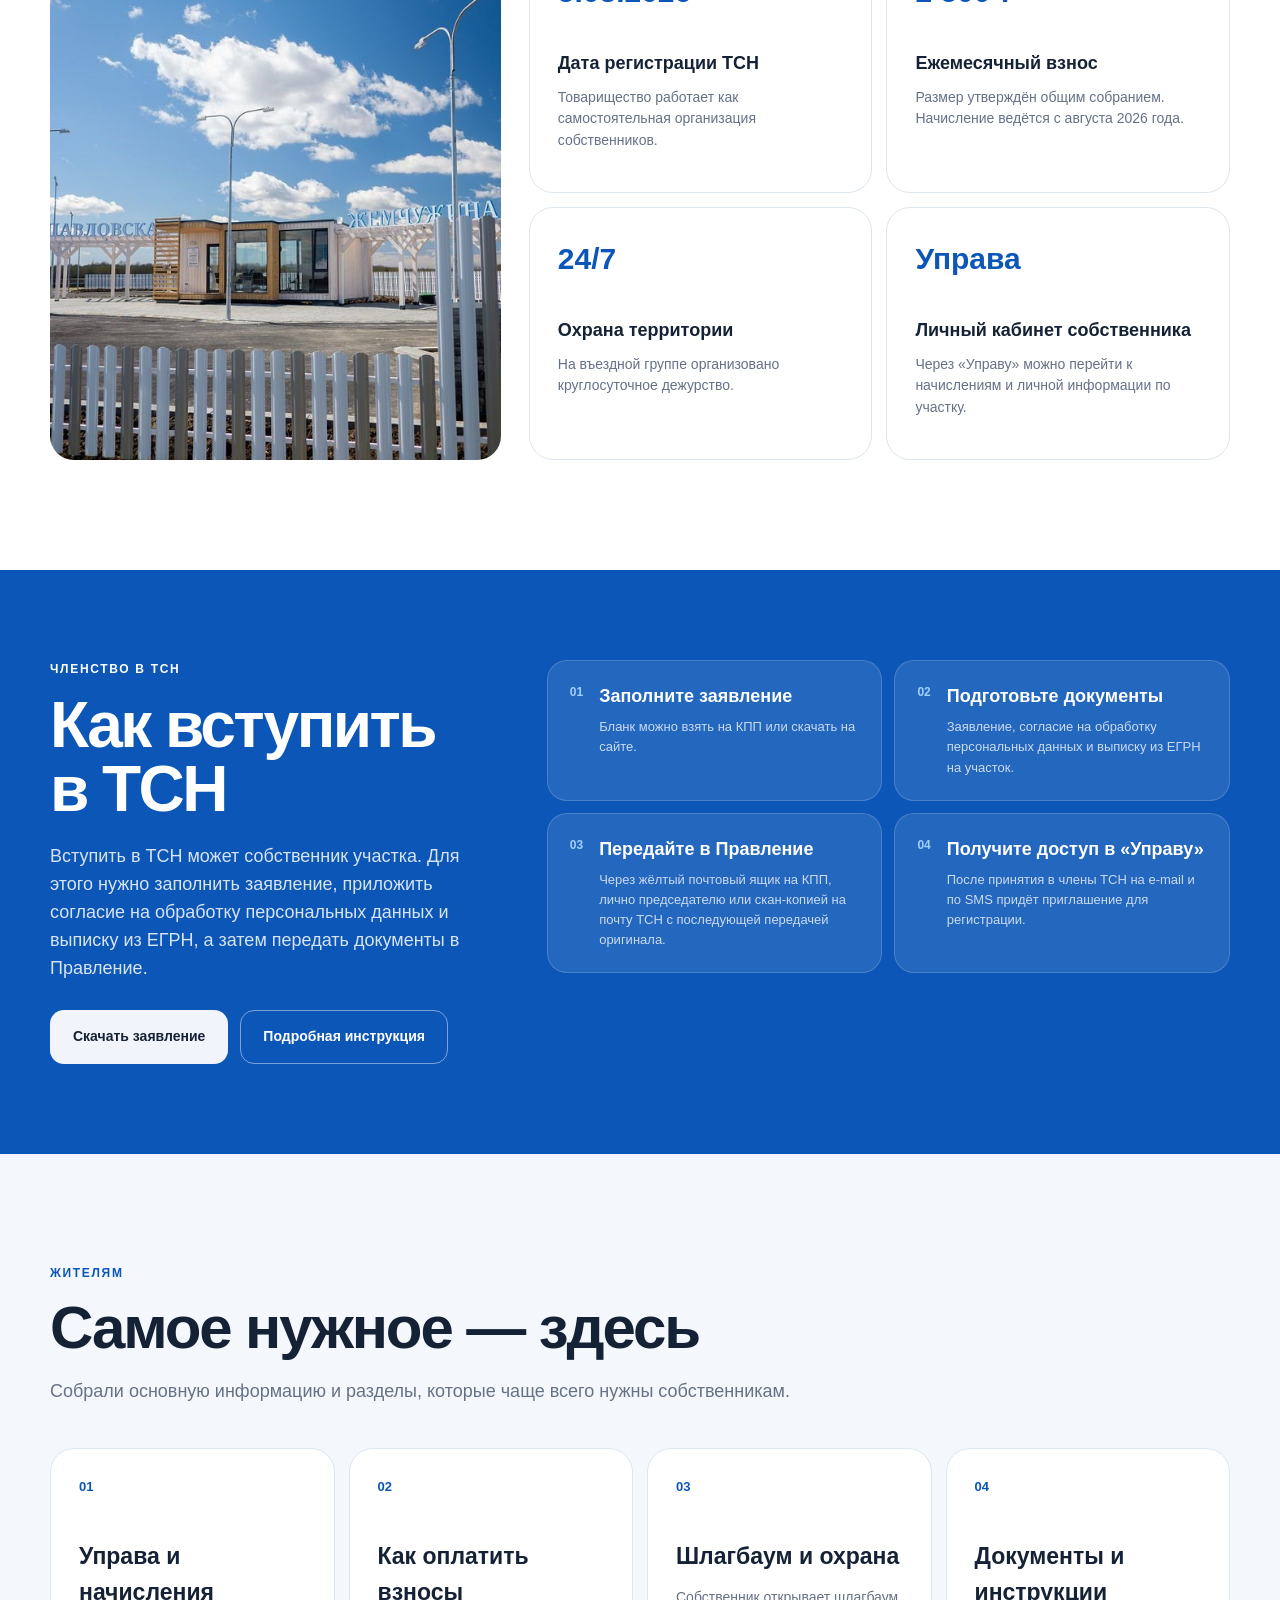
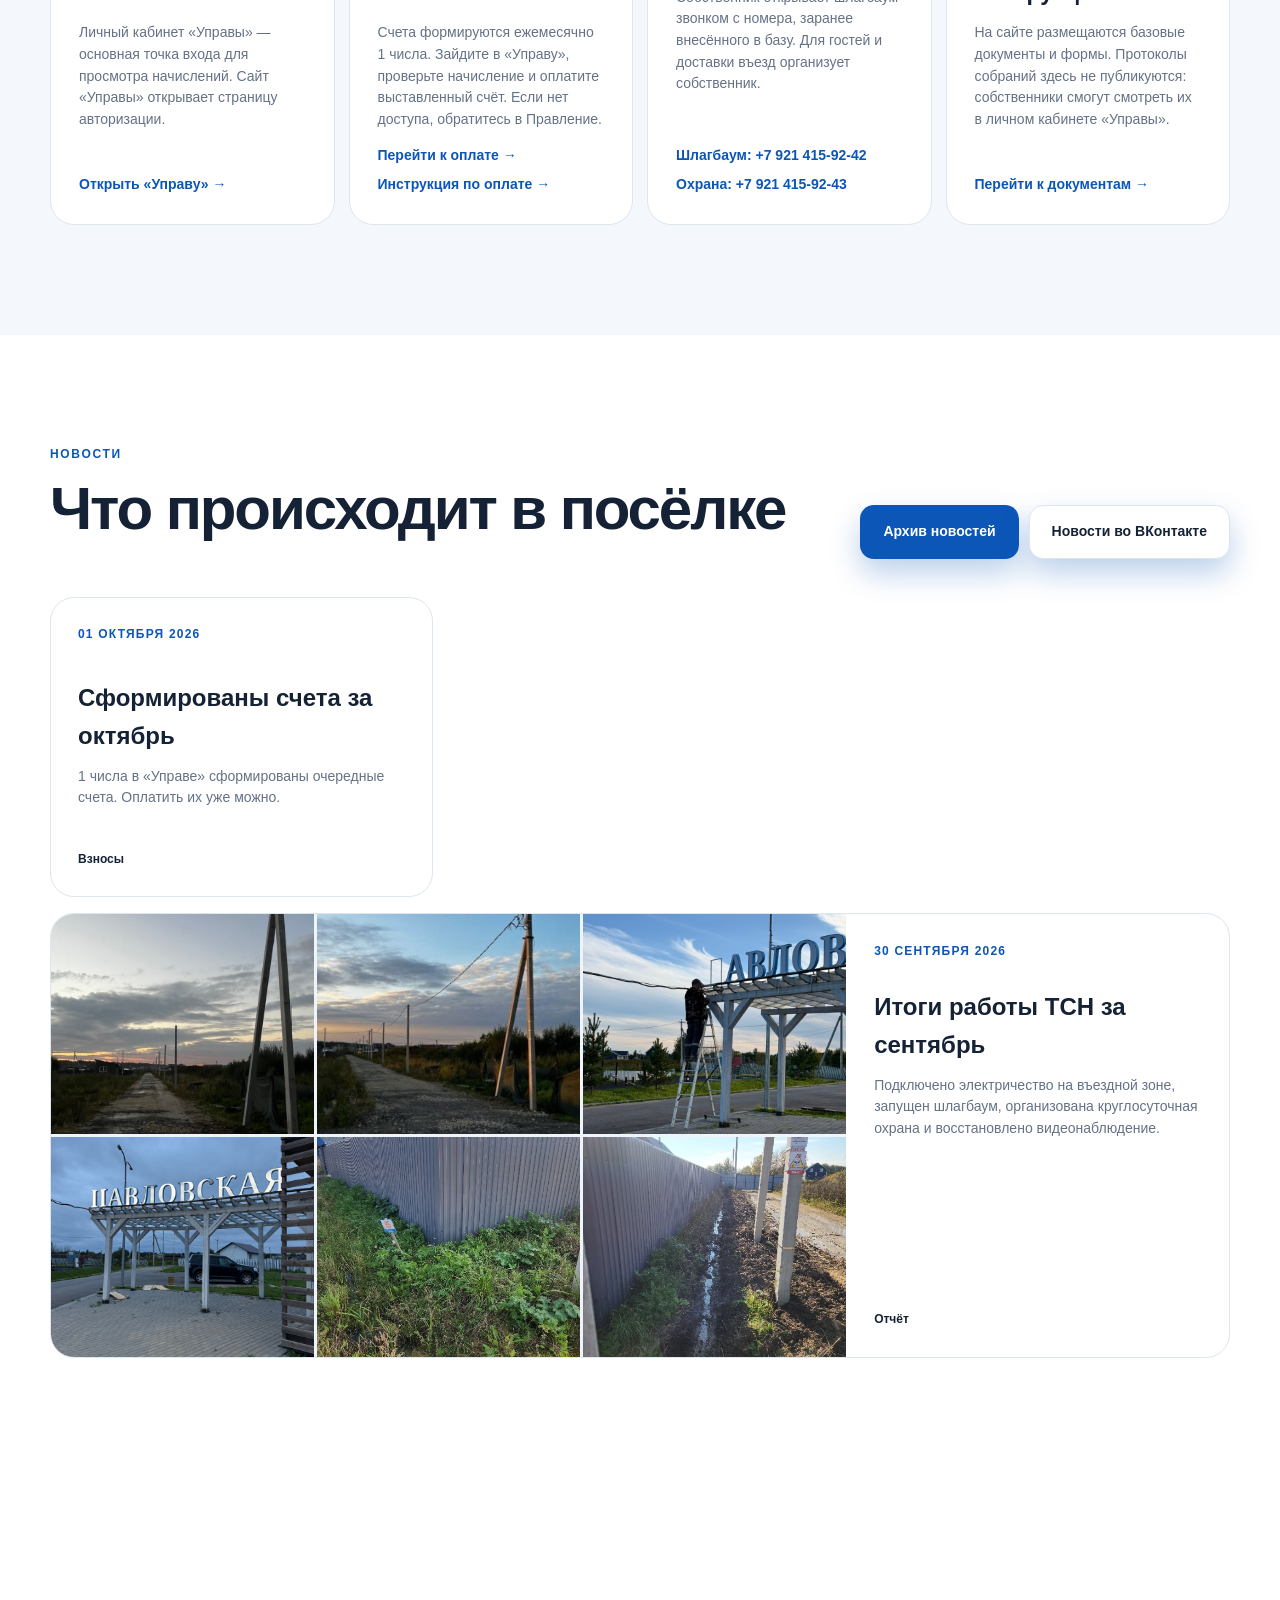
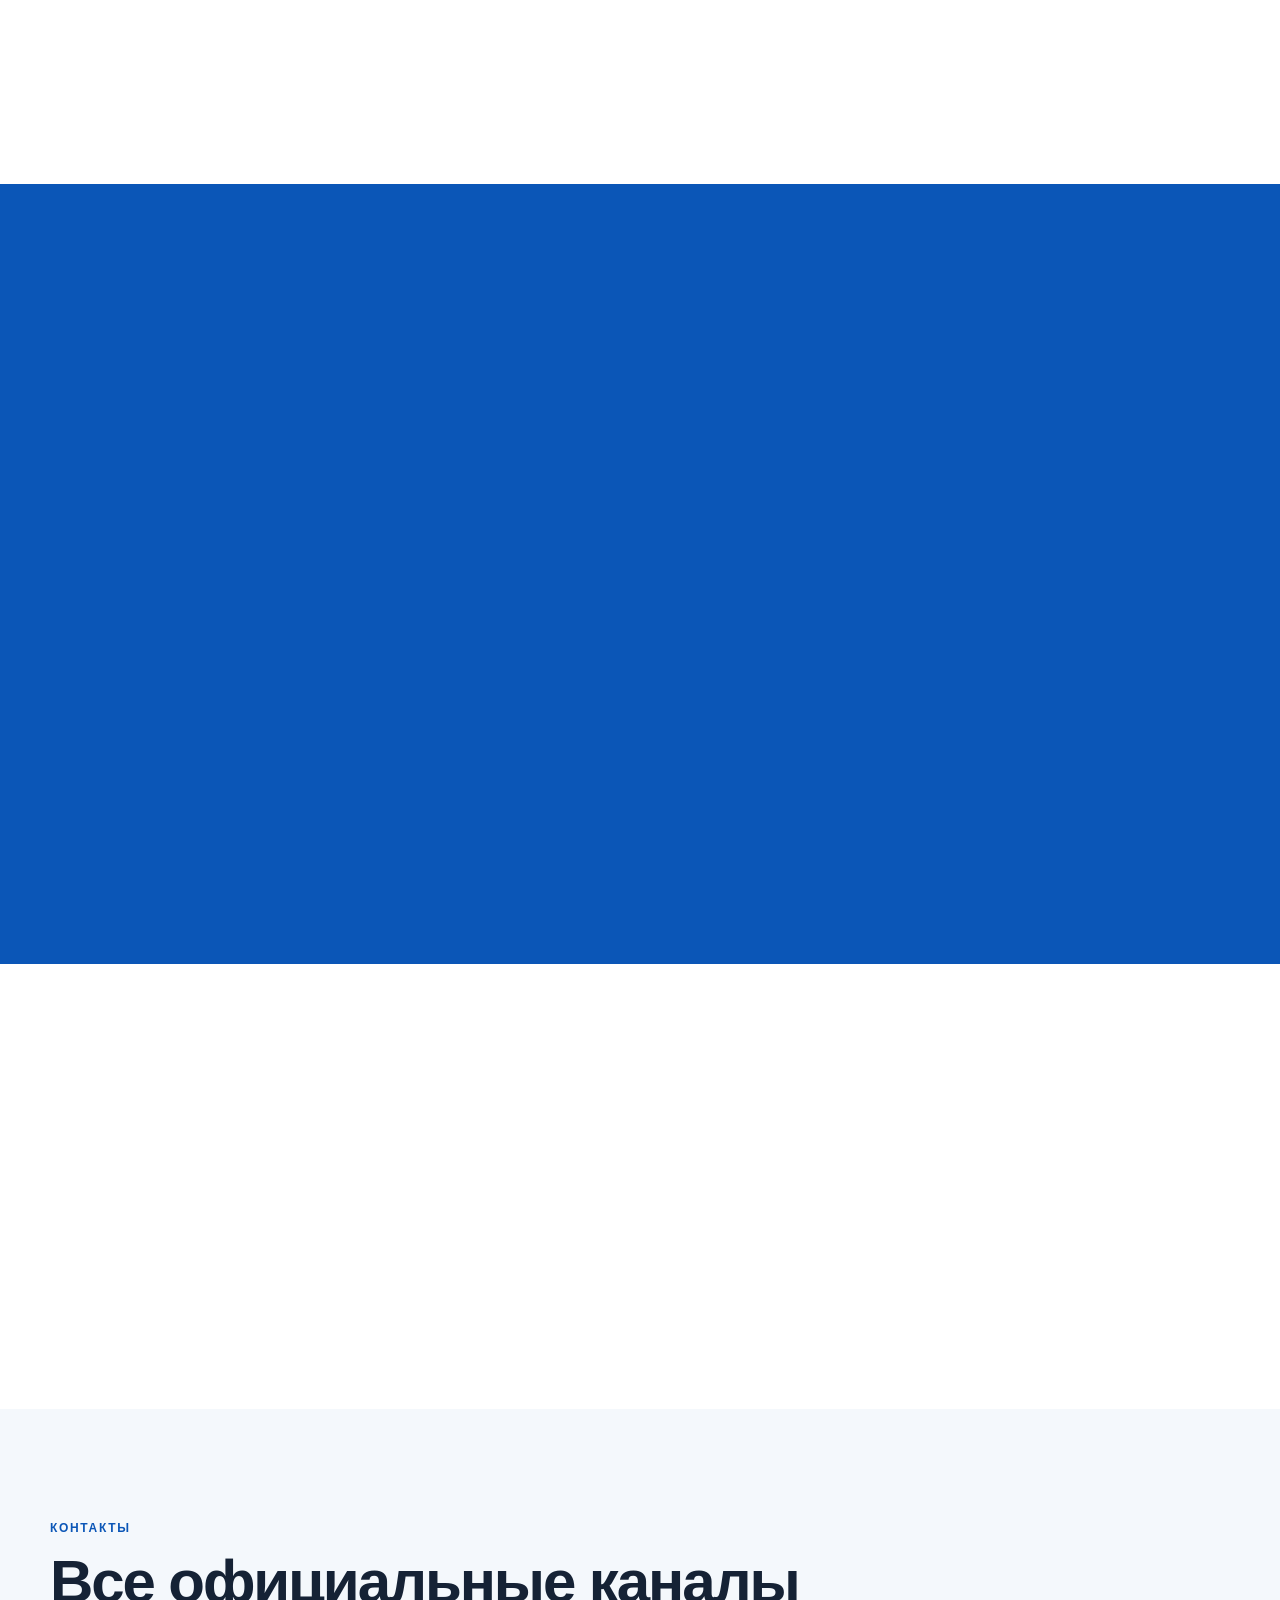
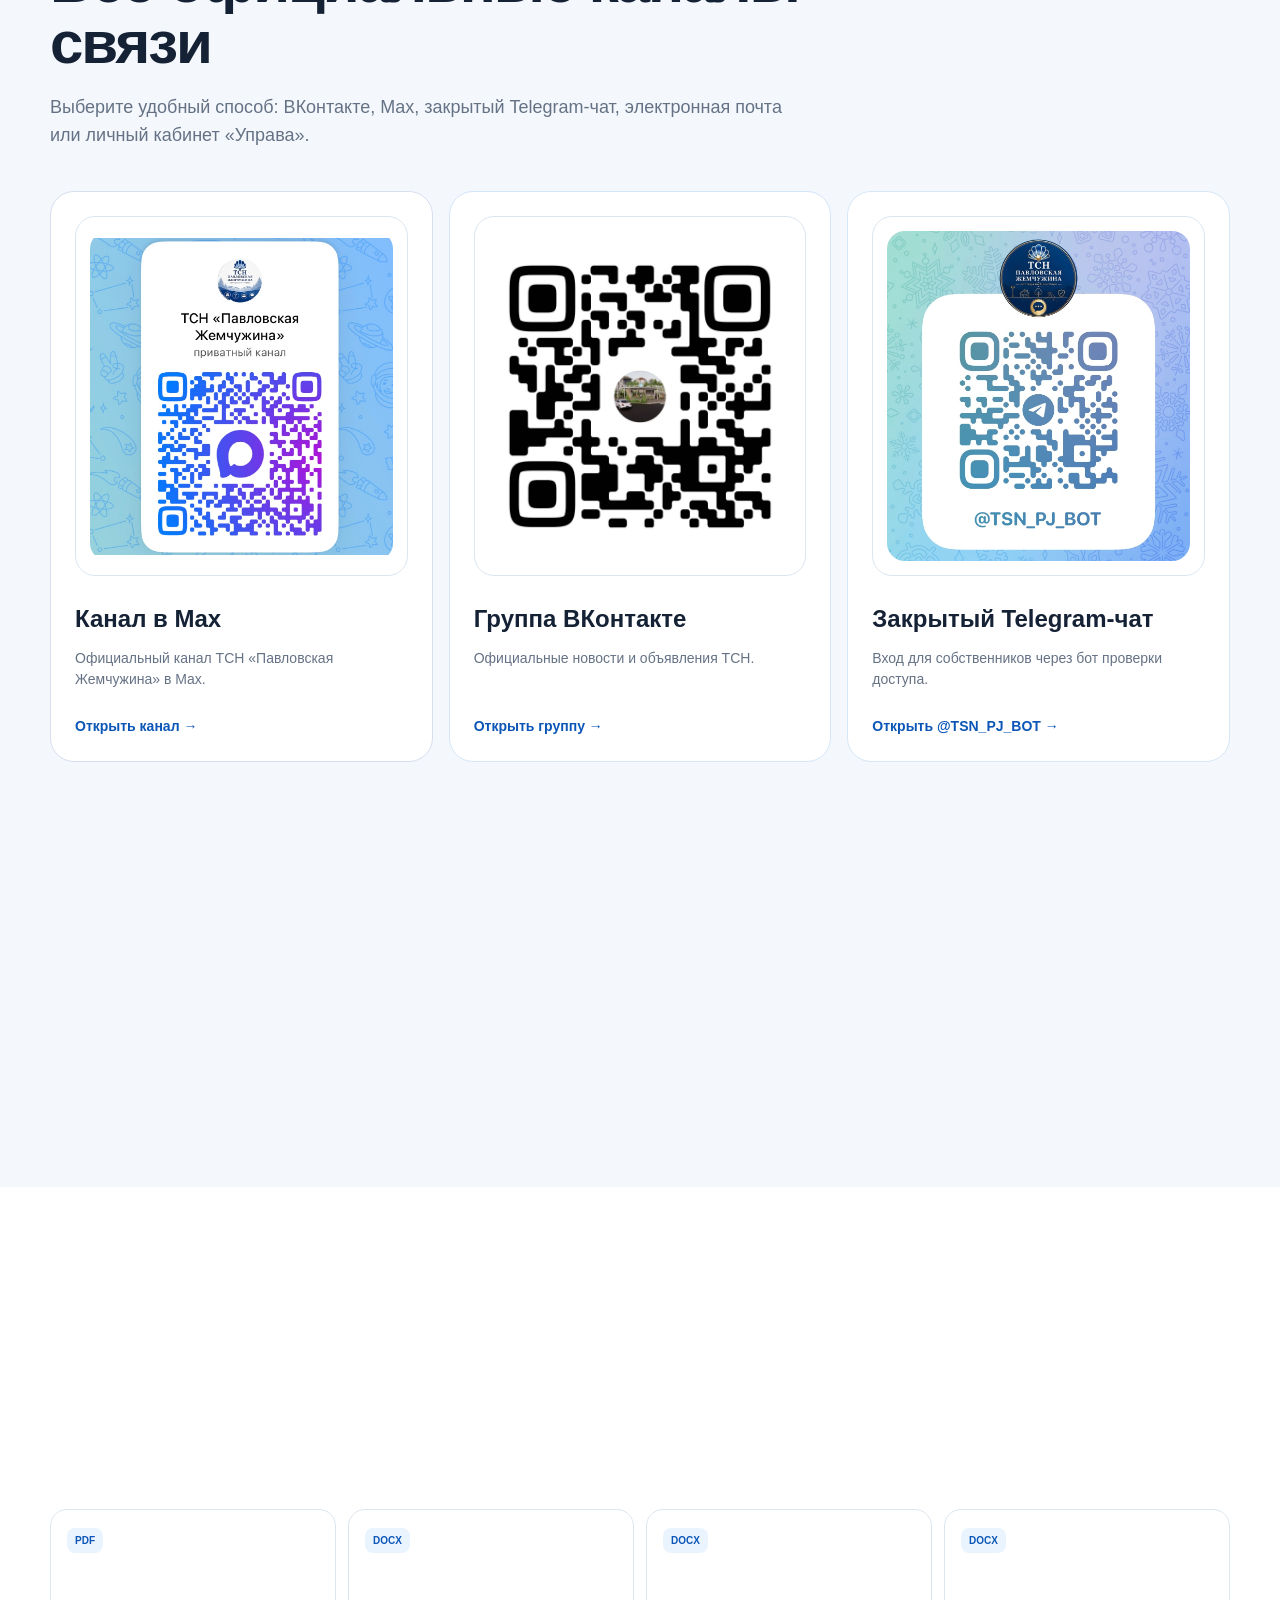
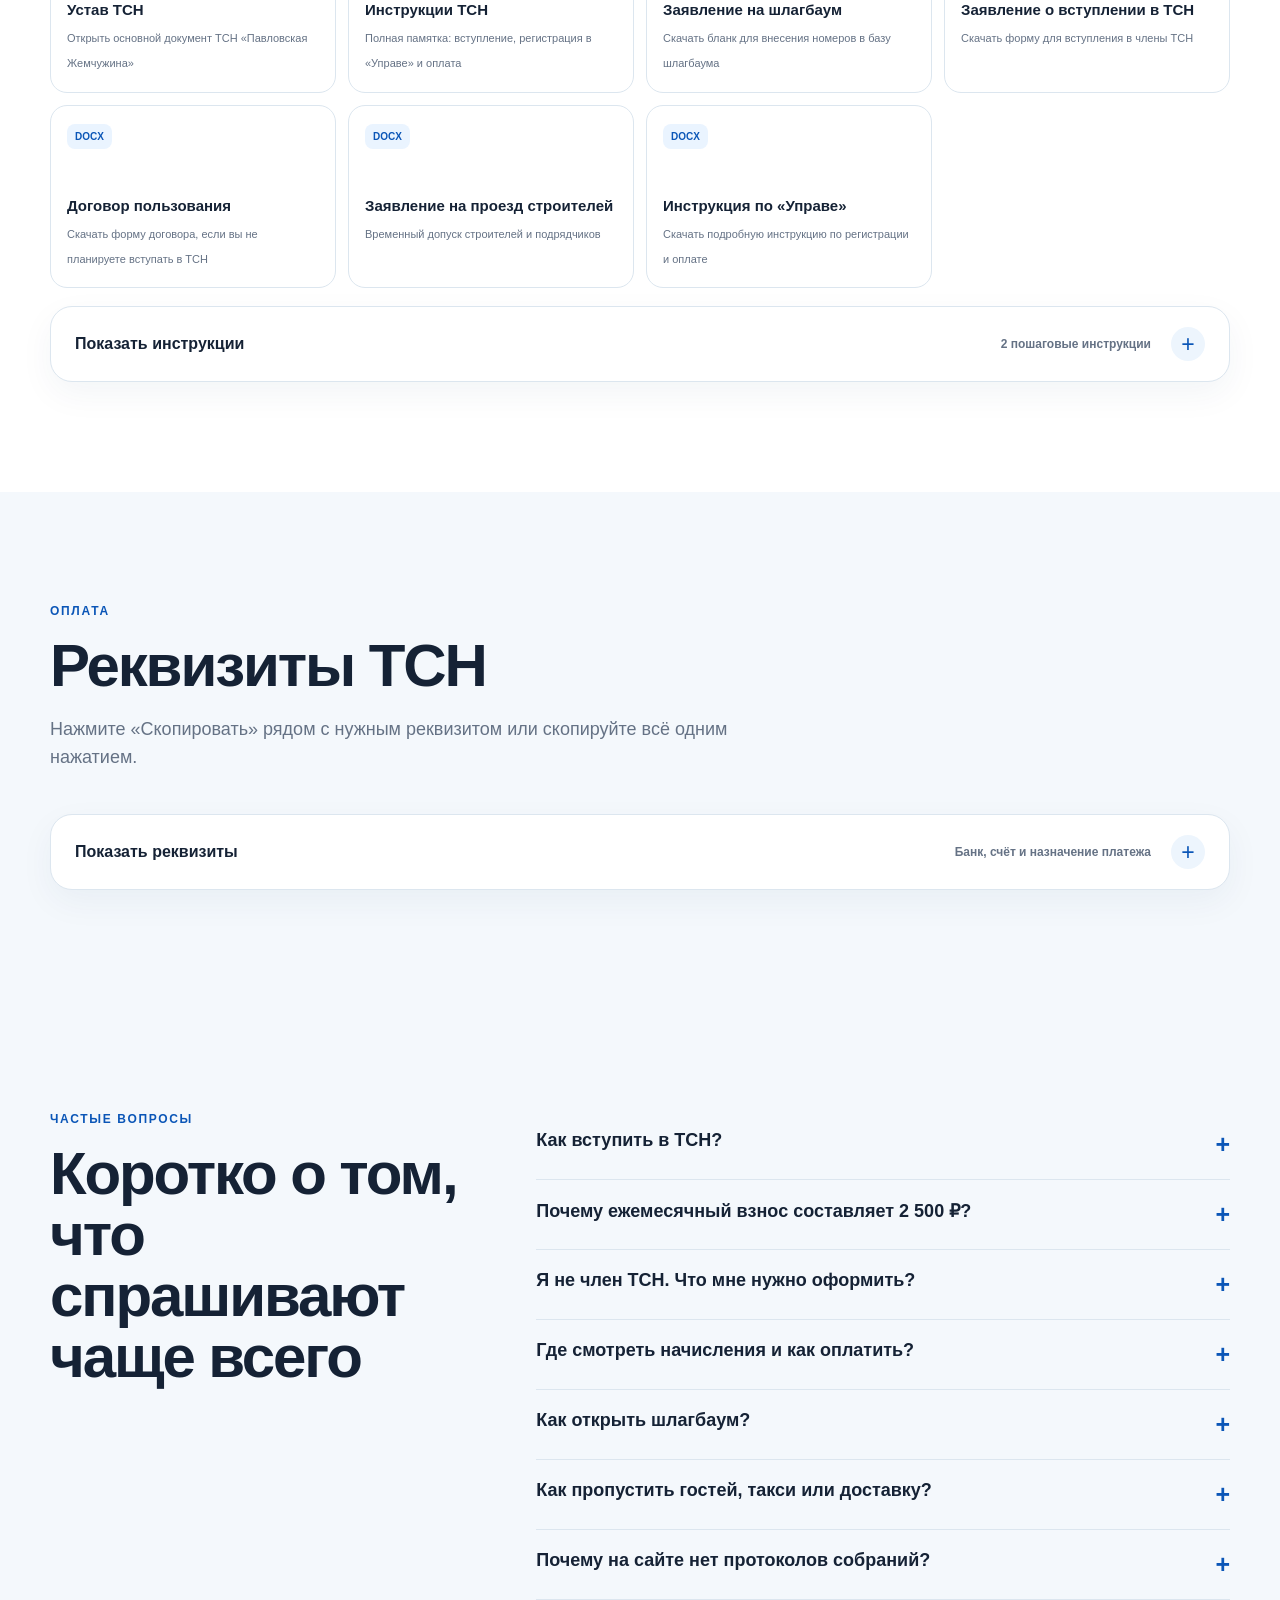
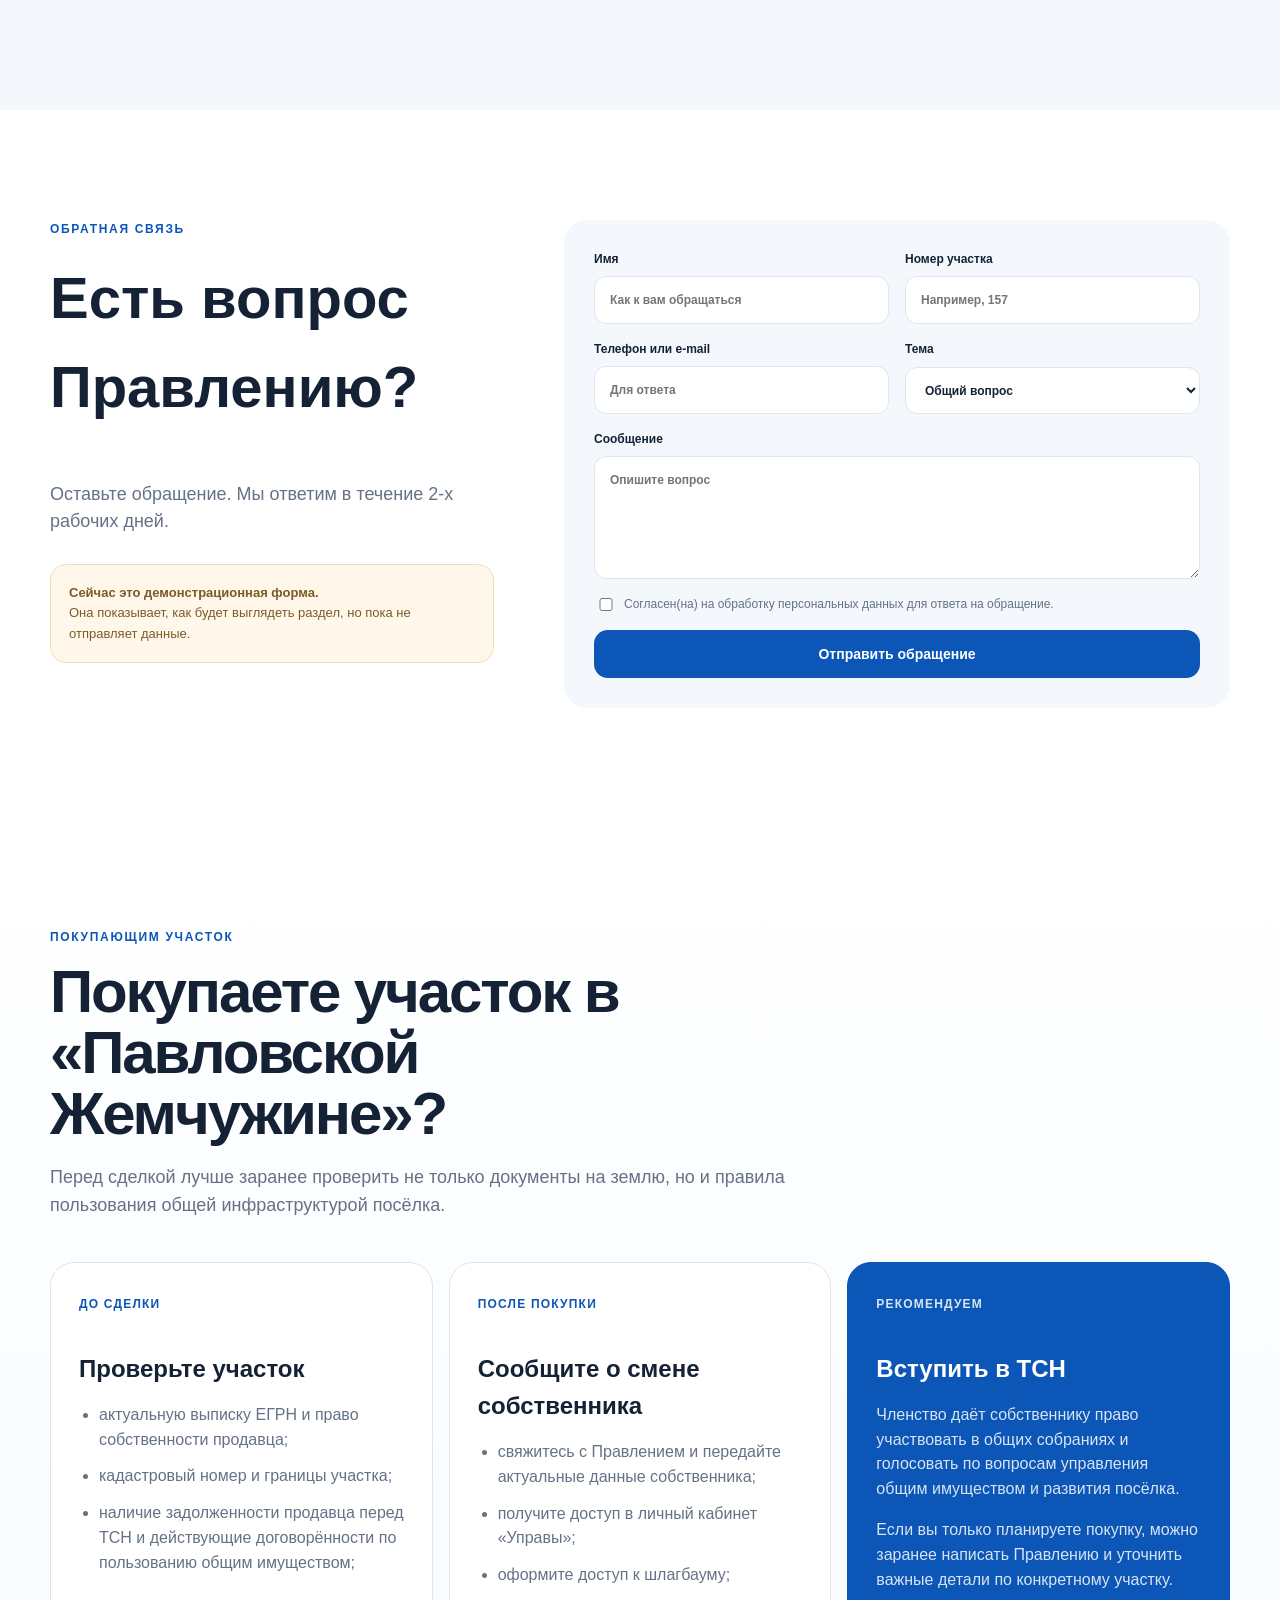
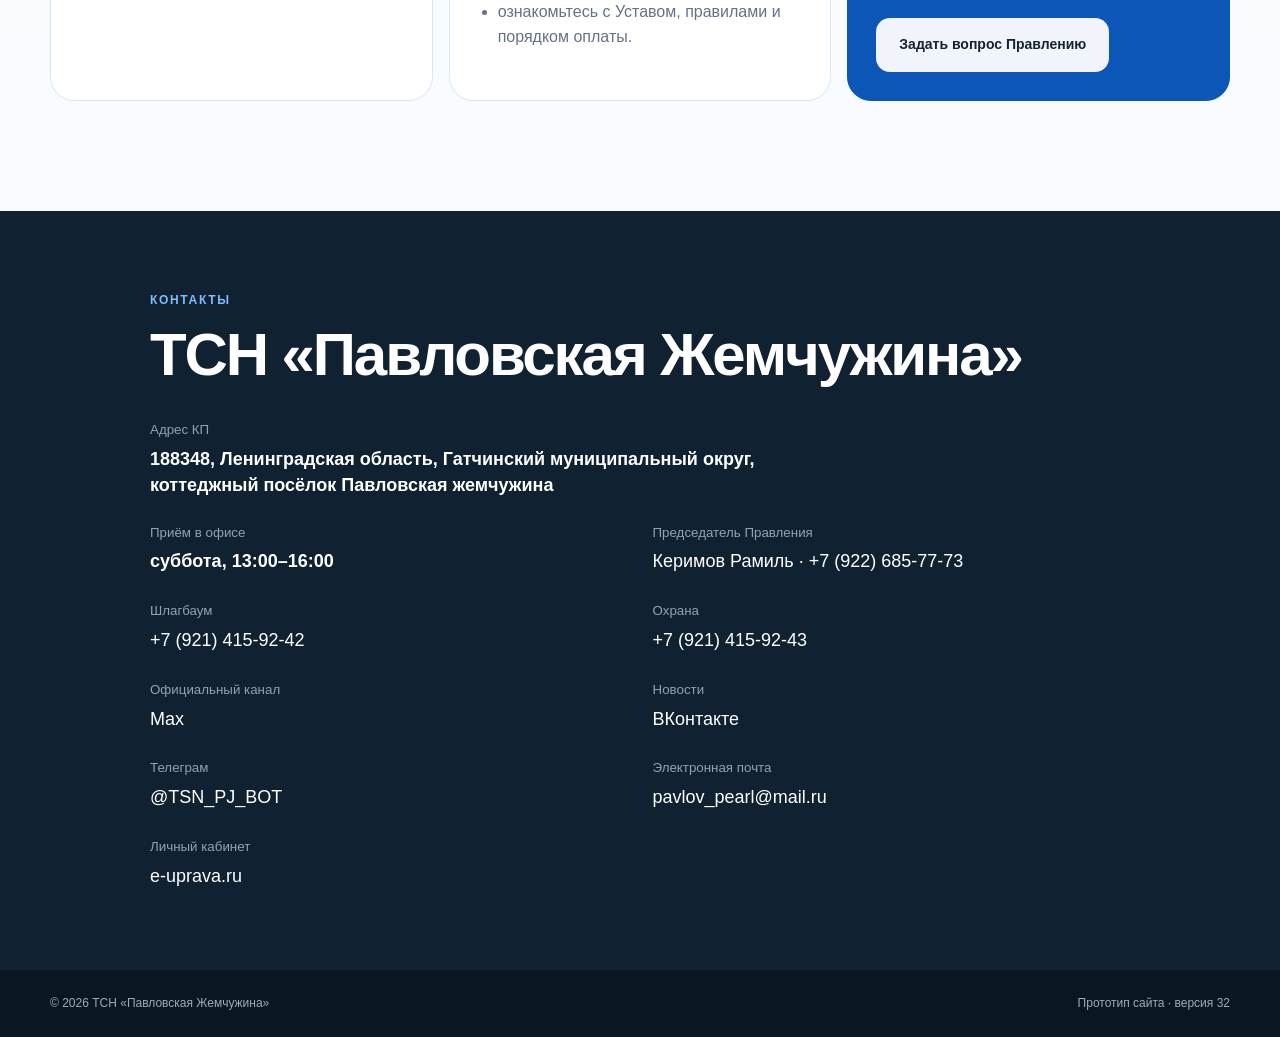
==== commit 728eb668: "Исправлена дата регистрации ТСН" ====
--- a/index.html
+++ b/index.html
@@ -70,7 +70,7 @@
       <div class="about-grid">
         <div class="about-photo reveal"><img src="assets/entrance.jpg" alt="Въездная группа Павловской Жемчужины" /></div>
         <div class="facts-grid reveal">
-          <article><span>17.03.2026</span><strong>Дата регистрации ТСН</strong><p>Товарищество работает как самостоятельная организация собственников.</p></article>
+          <article><span>5.03.2026</span><strong>Дата регистрации ТСН</strong><p>Товарищество работает как самостоятельная организация собственников.</p></article>
           <article><span>2 500 ₽</span><strong>Ежемесячный взнос</strong><p>Размер утверждён общим собранием. Начисление ведётся с августа 2026 года.</p></article>
           <article><span>24/7</span><strong>Охрана территории</strong><p>На въездной группе организовано круглосуточное дежурство.</p></article>
           <article><span>Управа</span><strong>Личный кабинет собственника</strong><p>Через «Управу» можно перейти к начислениям и личной информации по участку.</p></article>
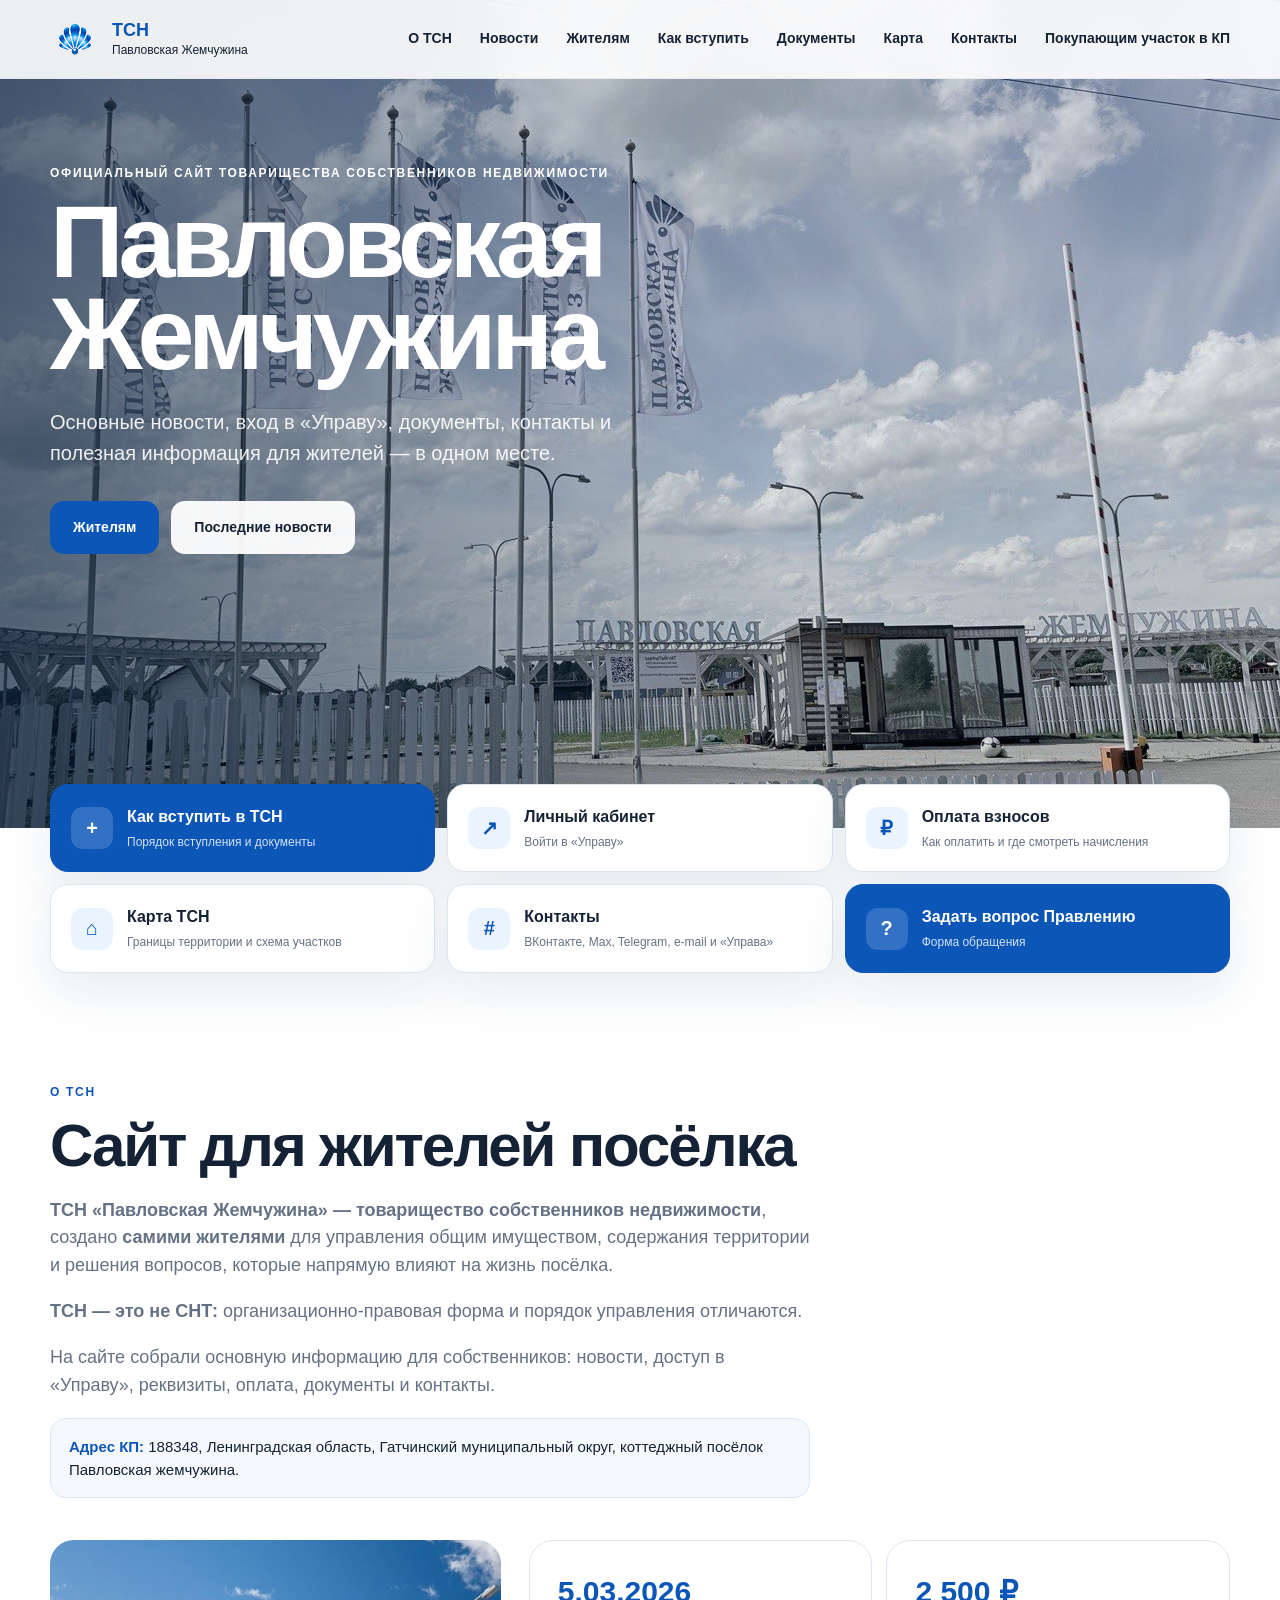
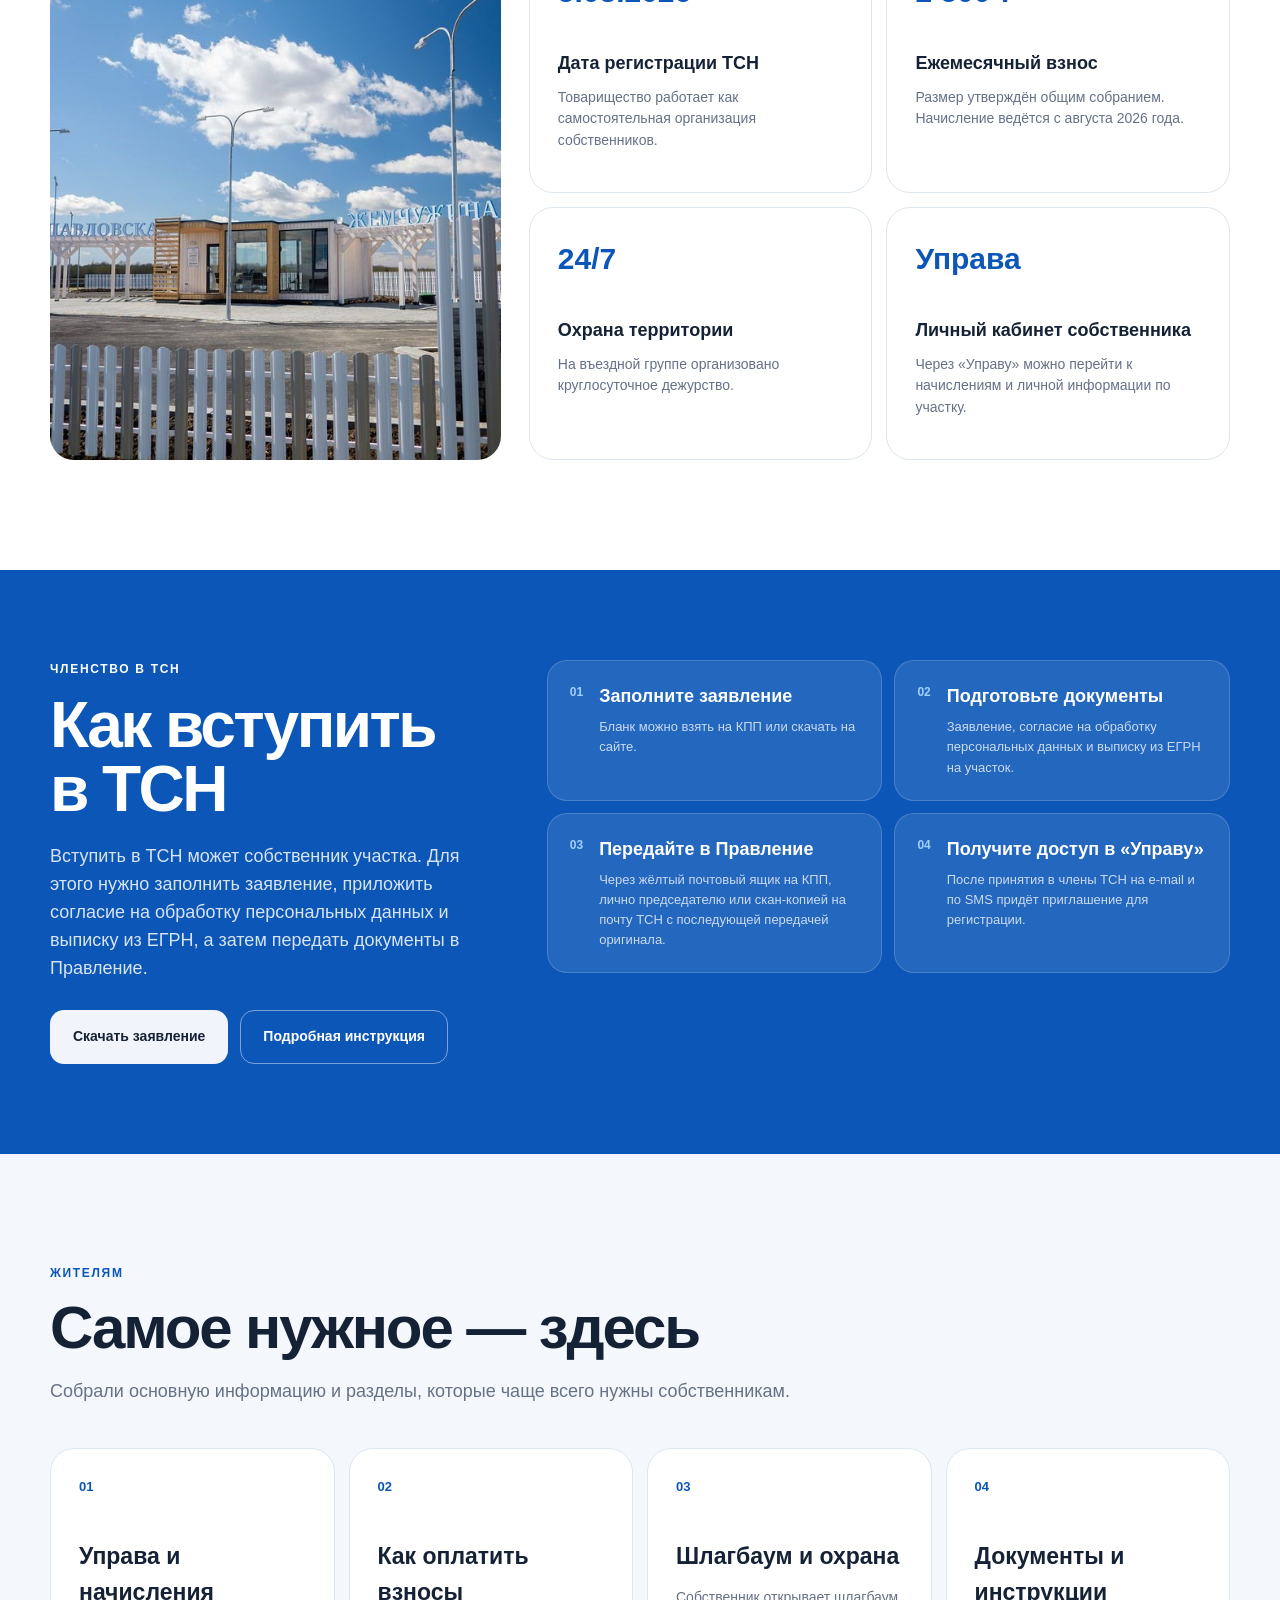
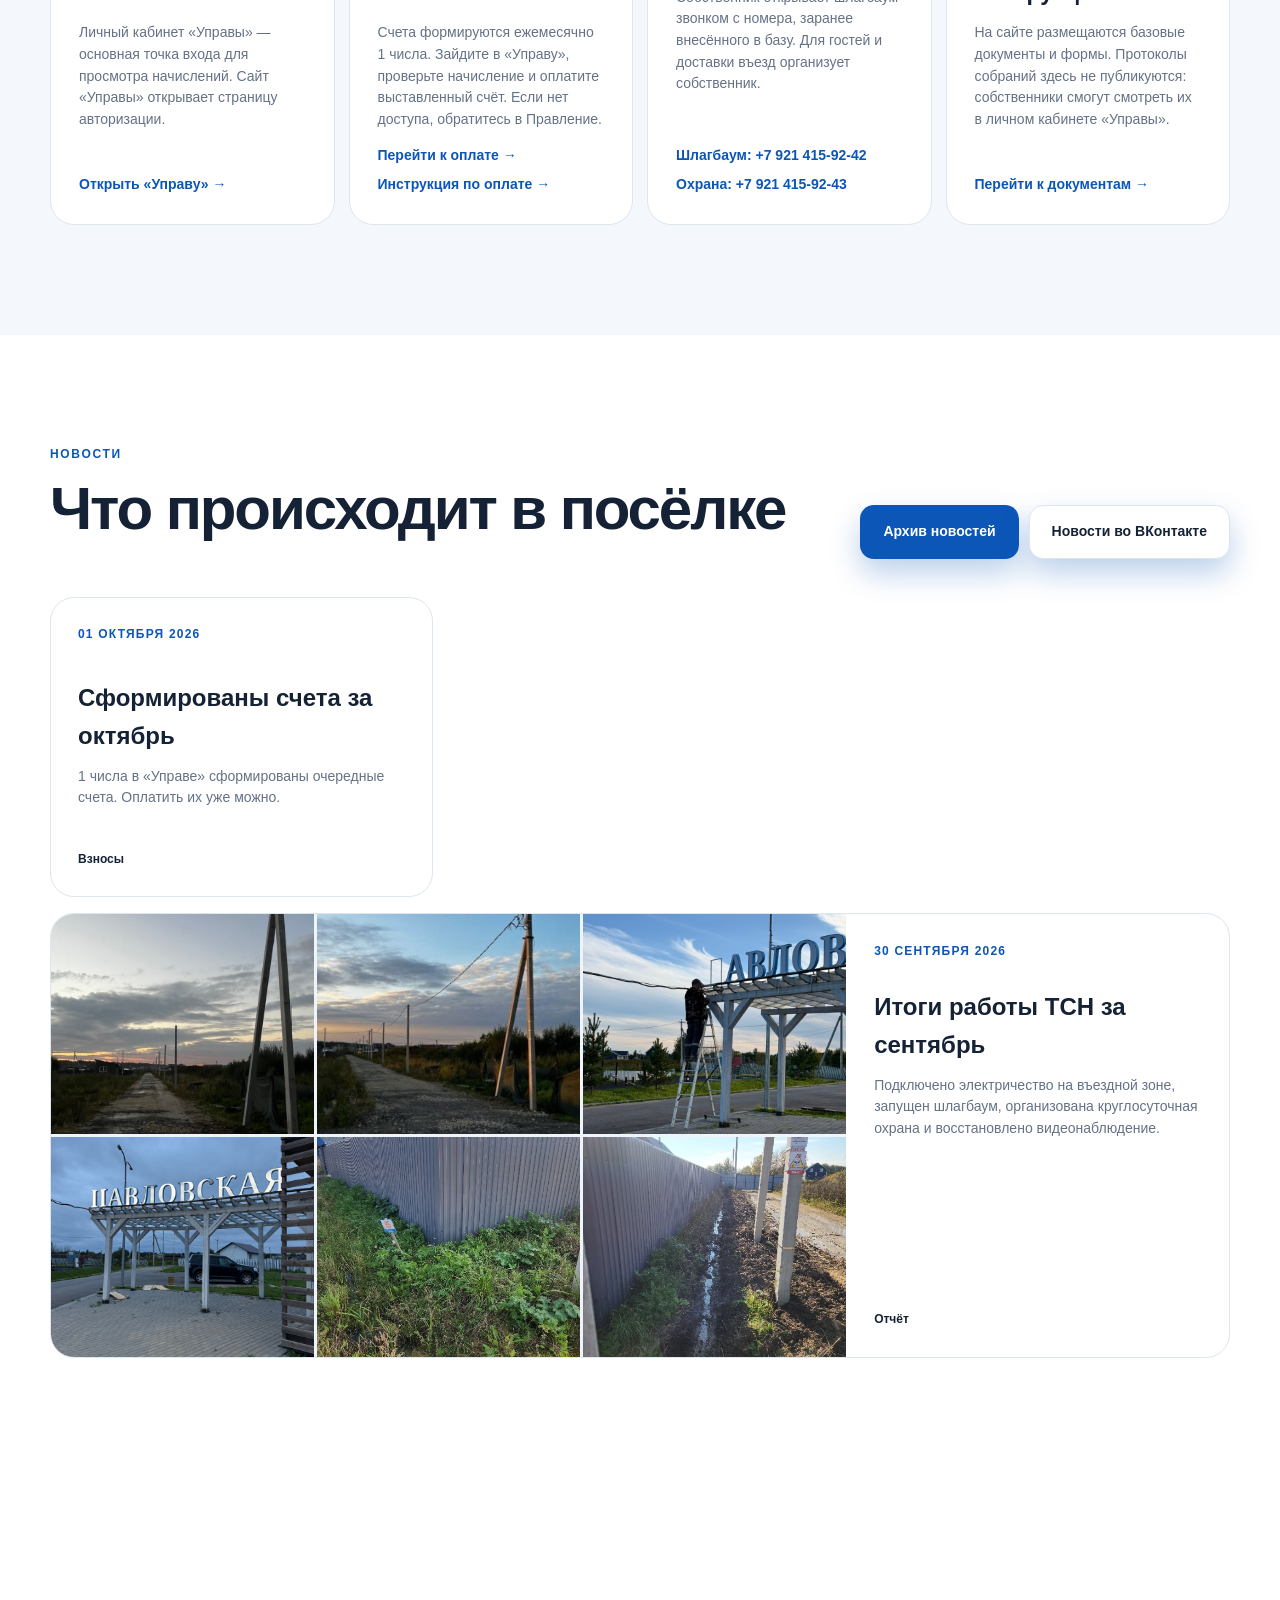
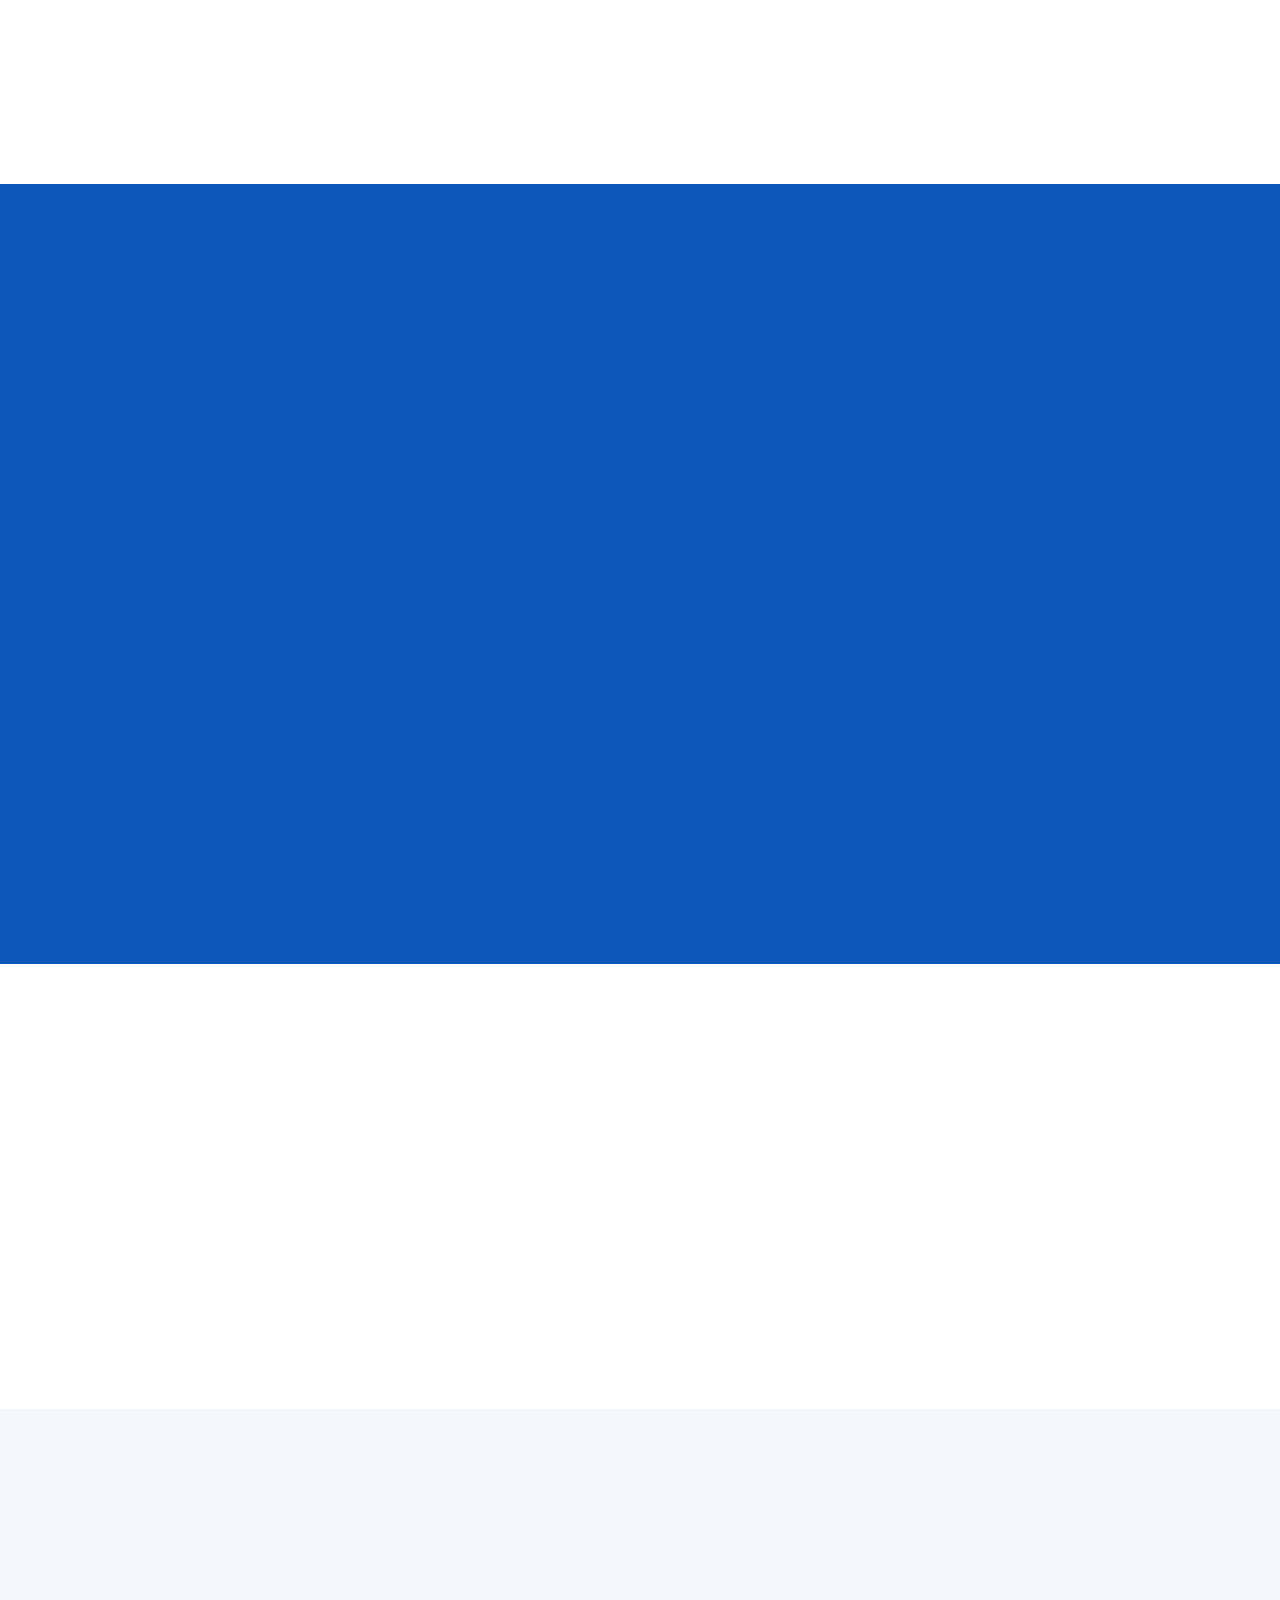
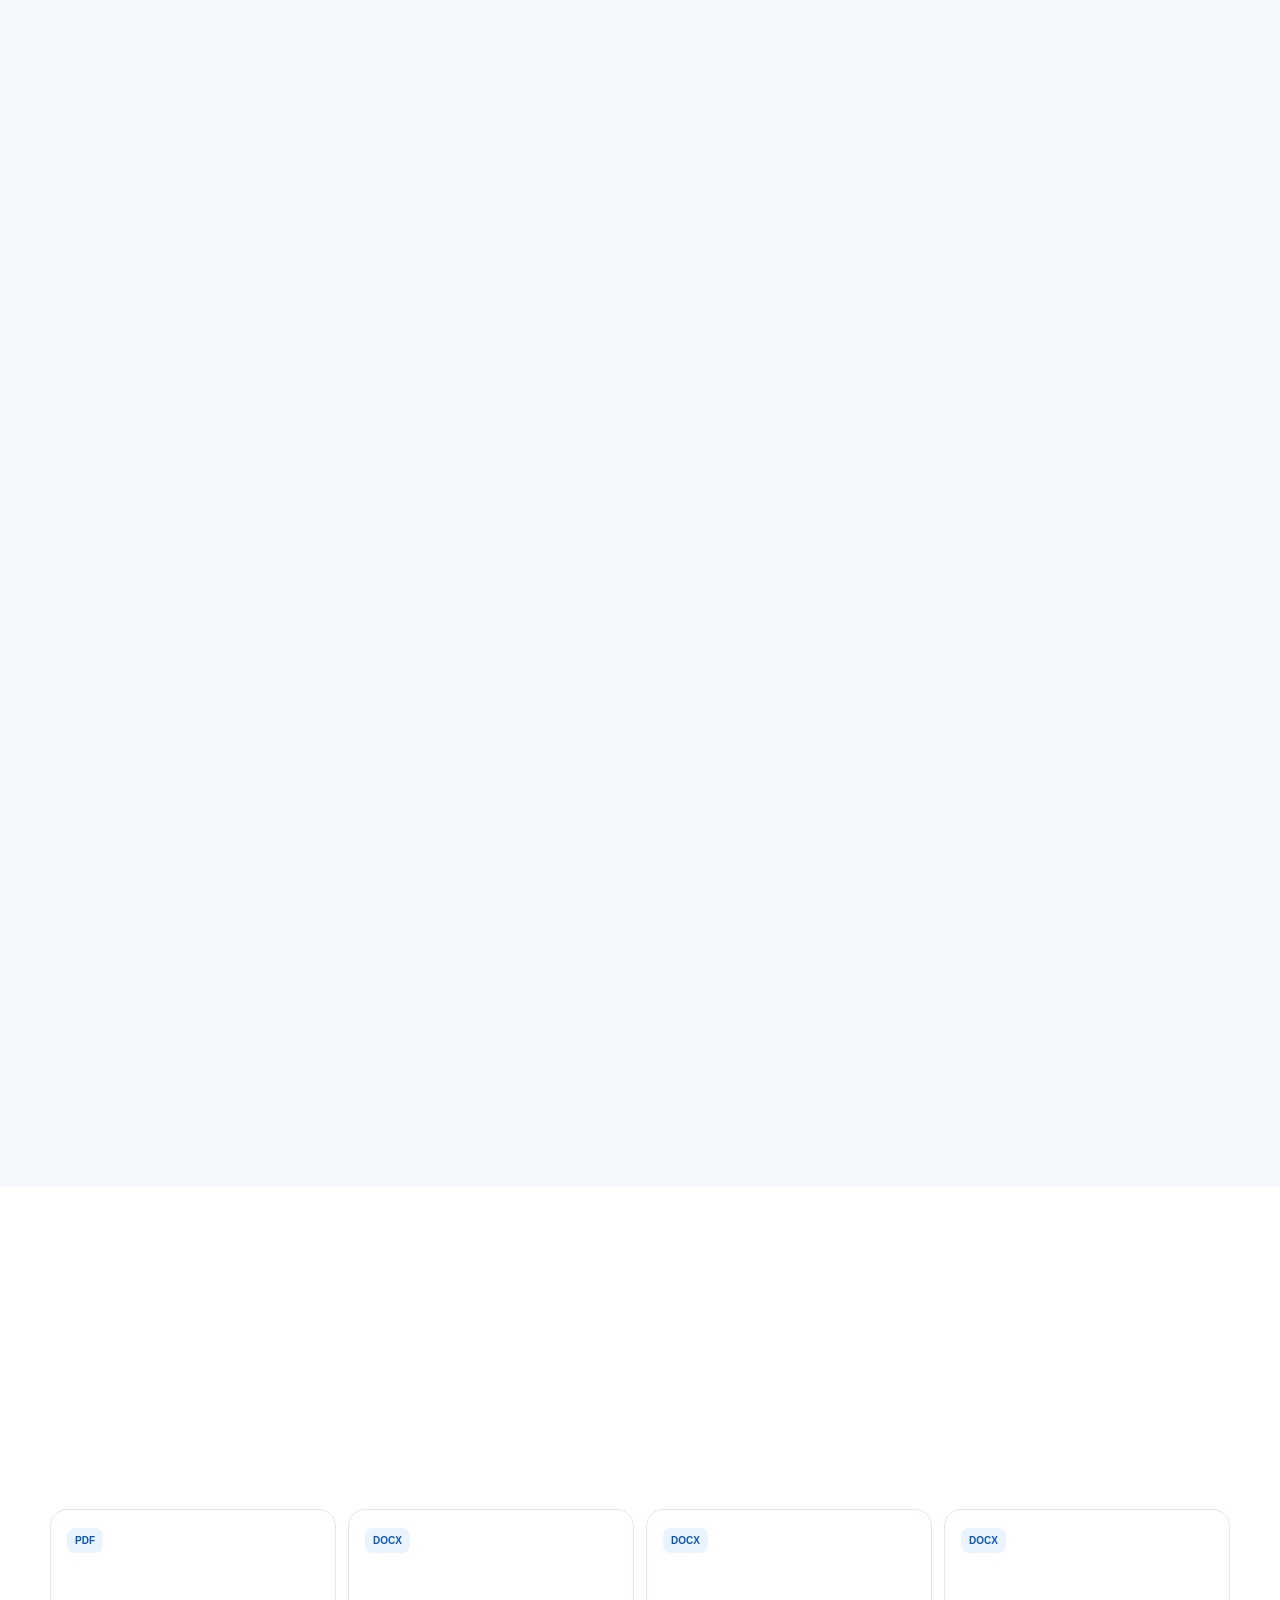
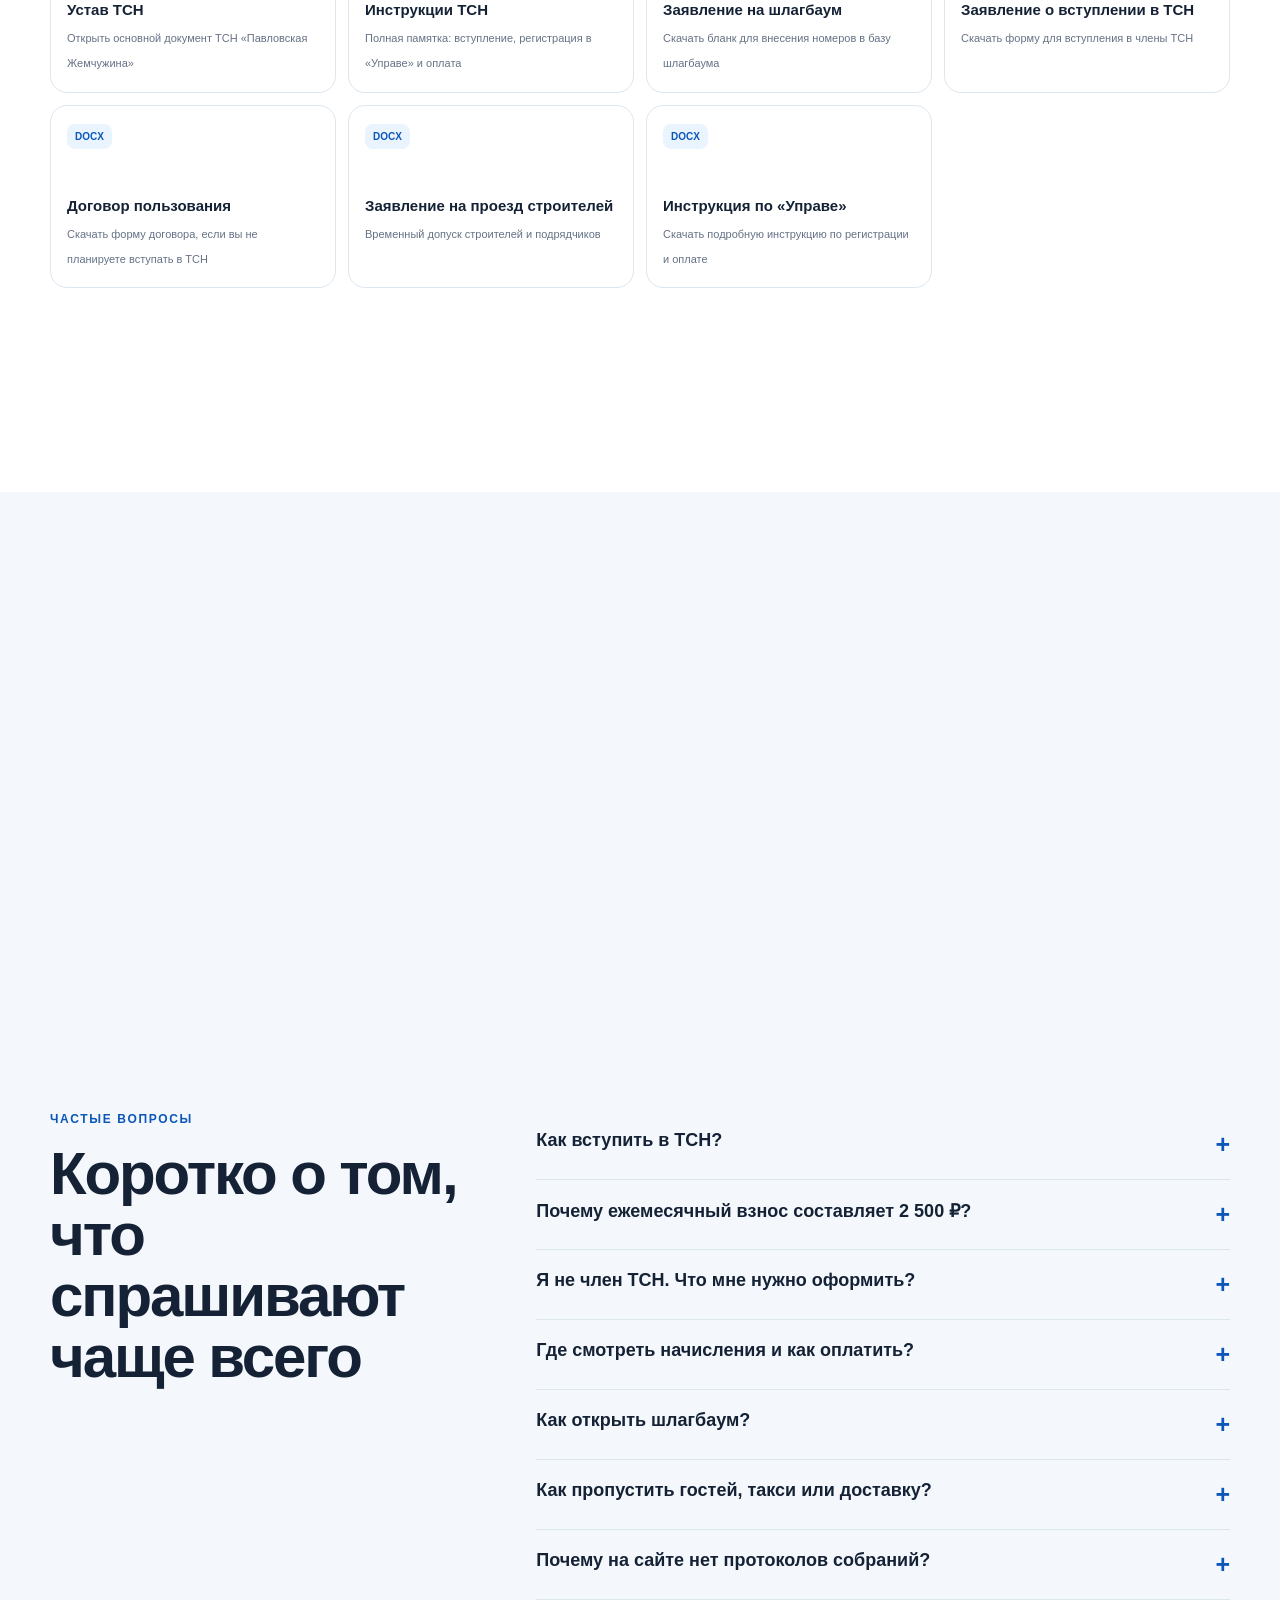
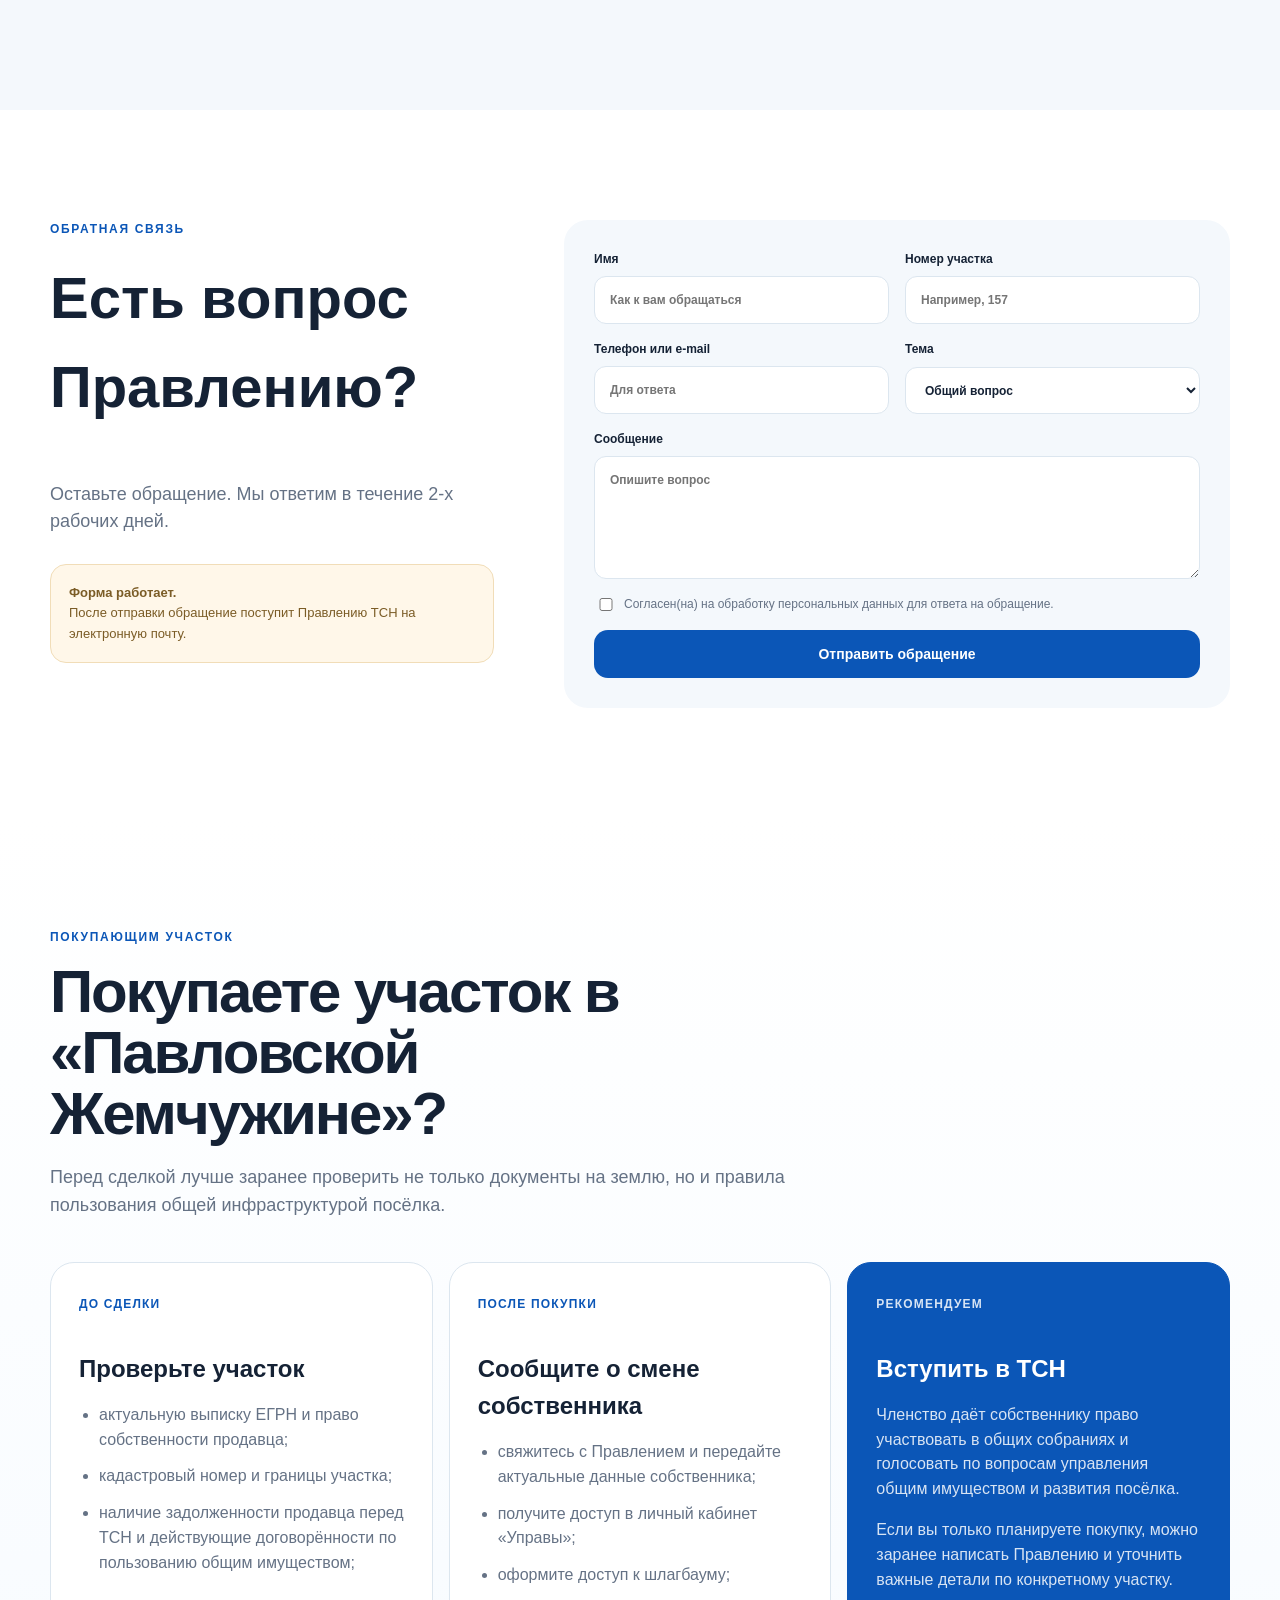
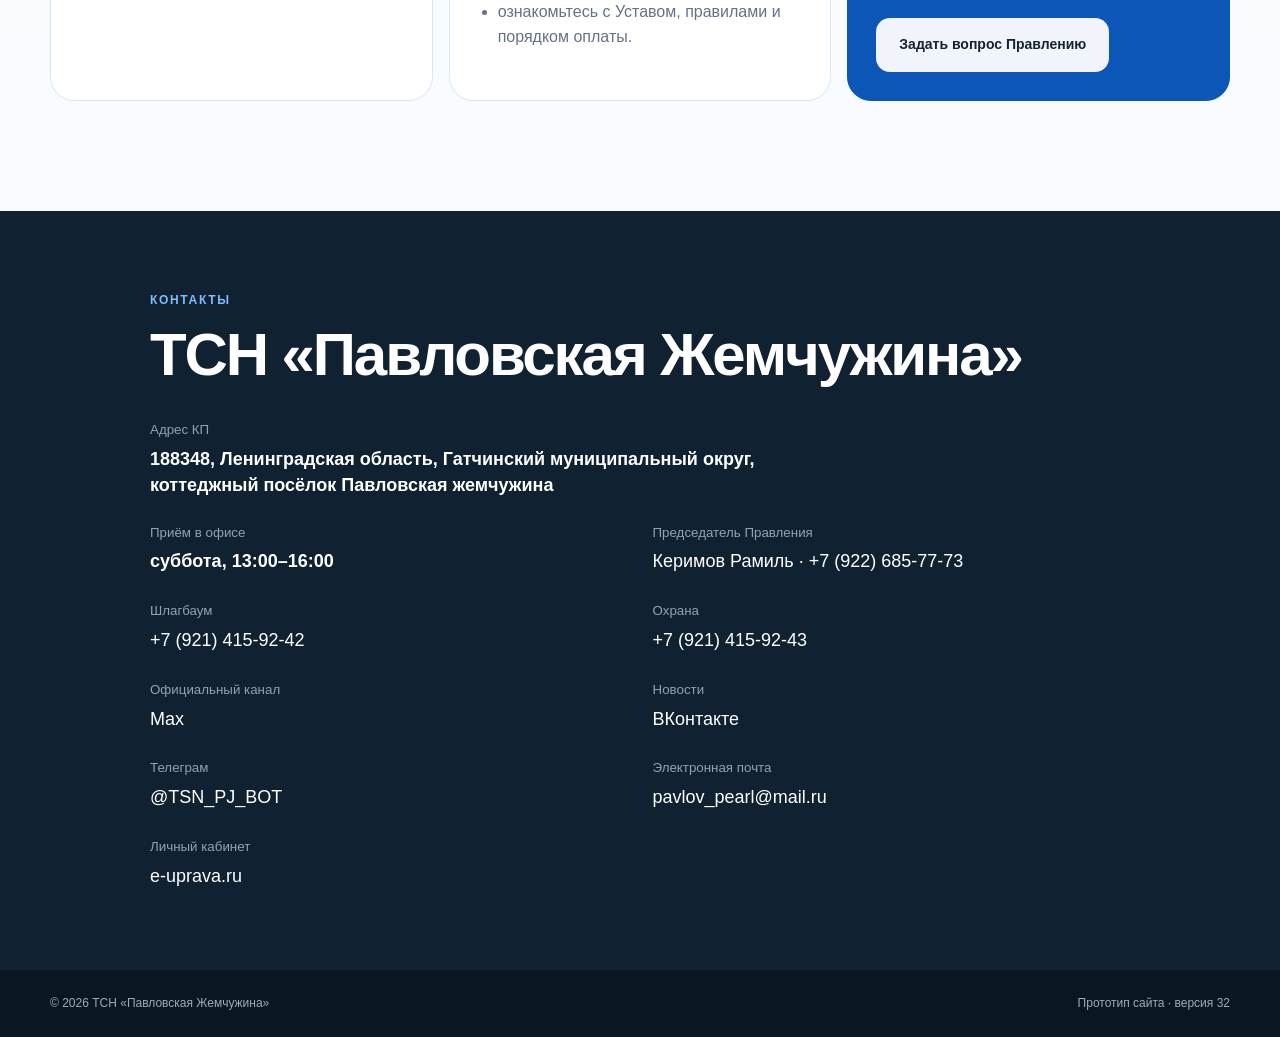
==== commit 5e81838d: "Add files via upload" ====
--- a/index.html
+++ b/index.html
@@ -140,7 +140,7 @@
             <li>Гостям, такси и обычной доставке открывает собственник</li>
             <li>Грузовой въезд — через охрану</li>
           </ul>
-          <div class="contact-chips"><a href="tel:+79214159242">Шлагбаум</a><a href="tel:+79214159243">Охрана</a></div>
+          <div class="contact-chips"><a class="phone-link" href="tel:+79214159242">Шлагбаум</a><a class="phone-link" href="tel:+79214159243">Охрана</a></div>
         </div>
       </div>
     </section>
@@ -343,15 +343,19 @@
           <p class="eyebrow blue">Обратная связь</p>
           <h2>Есть вопрос Правлению?</h2>
           <p>Оставьте обращение. Мы ответим в течение 2-х рабочих дней.</p>
-          <div class="notice"><strong>Сейчас это демонстрационная форма.</strong><br>Она показывает, как будет выглядеть раздел, но пока не отправляет данные.</div>
+          <div class="notice"><strong>Форма работает.</strong><br>После отправки обращение поступит Правлению ТСН на электронную почту.</div>
         </div>
         <form class="feedback-form reveal" id="feedbackForm">
+          <input type="hidden" name="access_key" value="de73d5c4-1852-484e-b50b-da89b9cb6ca0">
+          <input type="hidden" name="subject" value="Новое обращение с сайта ТСН «Павловская Жемчужина»">
+          <input type="hidden" name="from_name" value="Сайт ТСН «Павловская Жемчужина»">
+          <input type="checkbox" name="botcheck" tabindex="-1" autocomplete="off" style="display:none">
           <label>Имя<input type="text" name="name" placeholder="Как к вам обращаться" required></label>
           <label>Номер участка<input type="text" name="plot" placeholder="Например, 157"></label>
           <label>Телефон или e-mail<input type="text" name="contact" placeholder="Для ответа" required></label>
-          <label>Тема<select name="topic"><option>Общий вопрос</option><option>Шлагбаум и охрана</option><option>Взносы и финансы</option><option>Дороги и благоустройство</option><option>Документы</option></select></label>
+          <label>Тема<select name="topic"><option value="Общий вопрос">Общий вопрос</option><option value="Шлагбаум и охрана">Шлагбаум и охрана</option><option value="Взносы и финансы">Взносы и финансы</option><option value="Дороги и благоустройство">Дороги и благоустройство</option><option value="Документы">Документы</option></select></label>
           <label class="full">Сообщение<textarea name="message" rows="5" placeholder="Опишите вопрос" required></textarea></label>
-          <label class="consent full"><input type="checkbox" required><span>Согласен(на) на обработку персональных данных для ответа на обращение.</span></label>
+          <label class="consent full"><input type="checkbox" name="consent" value="Согласие получено" required><span>Согласен(на) на обработку персональных данных для ответа на обращение.</span></label>
           <button class="btn btn-primary full" type="submit">Отправить обращение</button>
         </form>
       </div>
@@ -381,9 +385,9 @@
           <div class="contact-lines">
             <div class="contact-lines-full"><small>Адрес КП</small><strong>188348, Ленинградская область, Гатчинский муниципальный округ,<br>коттеджный посёлок Павловская жемчужина</strong></div>
             <div><small>Приём в офисе</small><strong>суббота, 13:00–16:00</strong></div>
-            <div><small>Председатель Правления</small><a href="tel:+79226857773">Керимов Рамиль · +7 (922) 685-77-73</a></div>
-            <div><small>Шлагбаум</small><a href="tel:+79214159242">+7 (921) 415-92-42</a></div>
-            <div><small>Охрана</small><a href="tel:+79214159243">+7 (921) 415-92-43</a></div>
+            <div><small>Председатель Правления</small><a class="phone-link" href="tel:+79226857773">Керимов Рамиль · +7 (922) 685-77-73</a></div>
+            <div><small>Шлагбаум</small><a class="phone-link" href="tel:+79214159242">+7 (921) 415-92-42</a></div>
+            <div><small>Охрана</small><a class="phone-link" href="tel:+79214159243">+7 (921) 415-92-43</a></div>
             <div><small>Официальный канал</small><a href="https://max.ru/join/TcC6BBasvoT4Y1h8aFy3ZYpE2SZgT-ccSAhYjDkr8n4" target="_blank" rel="noopener">Max</a></div>
             <div><small>Новости</small><a href="https://vk.ru/club219287578" target="_blank" rel="noopener">ВКонтакте</a></div>
             <div><small>Телеграм</small><a href="https://t.me/TSN_PJ_BOT" target="_blank" rel="noopener">@TSN_PJ_BOT</a></div>
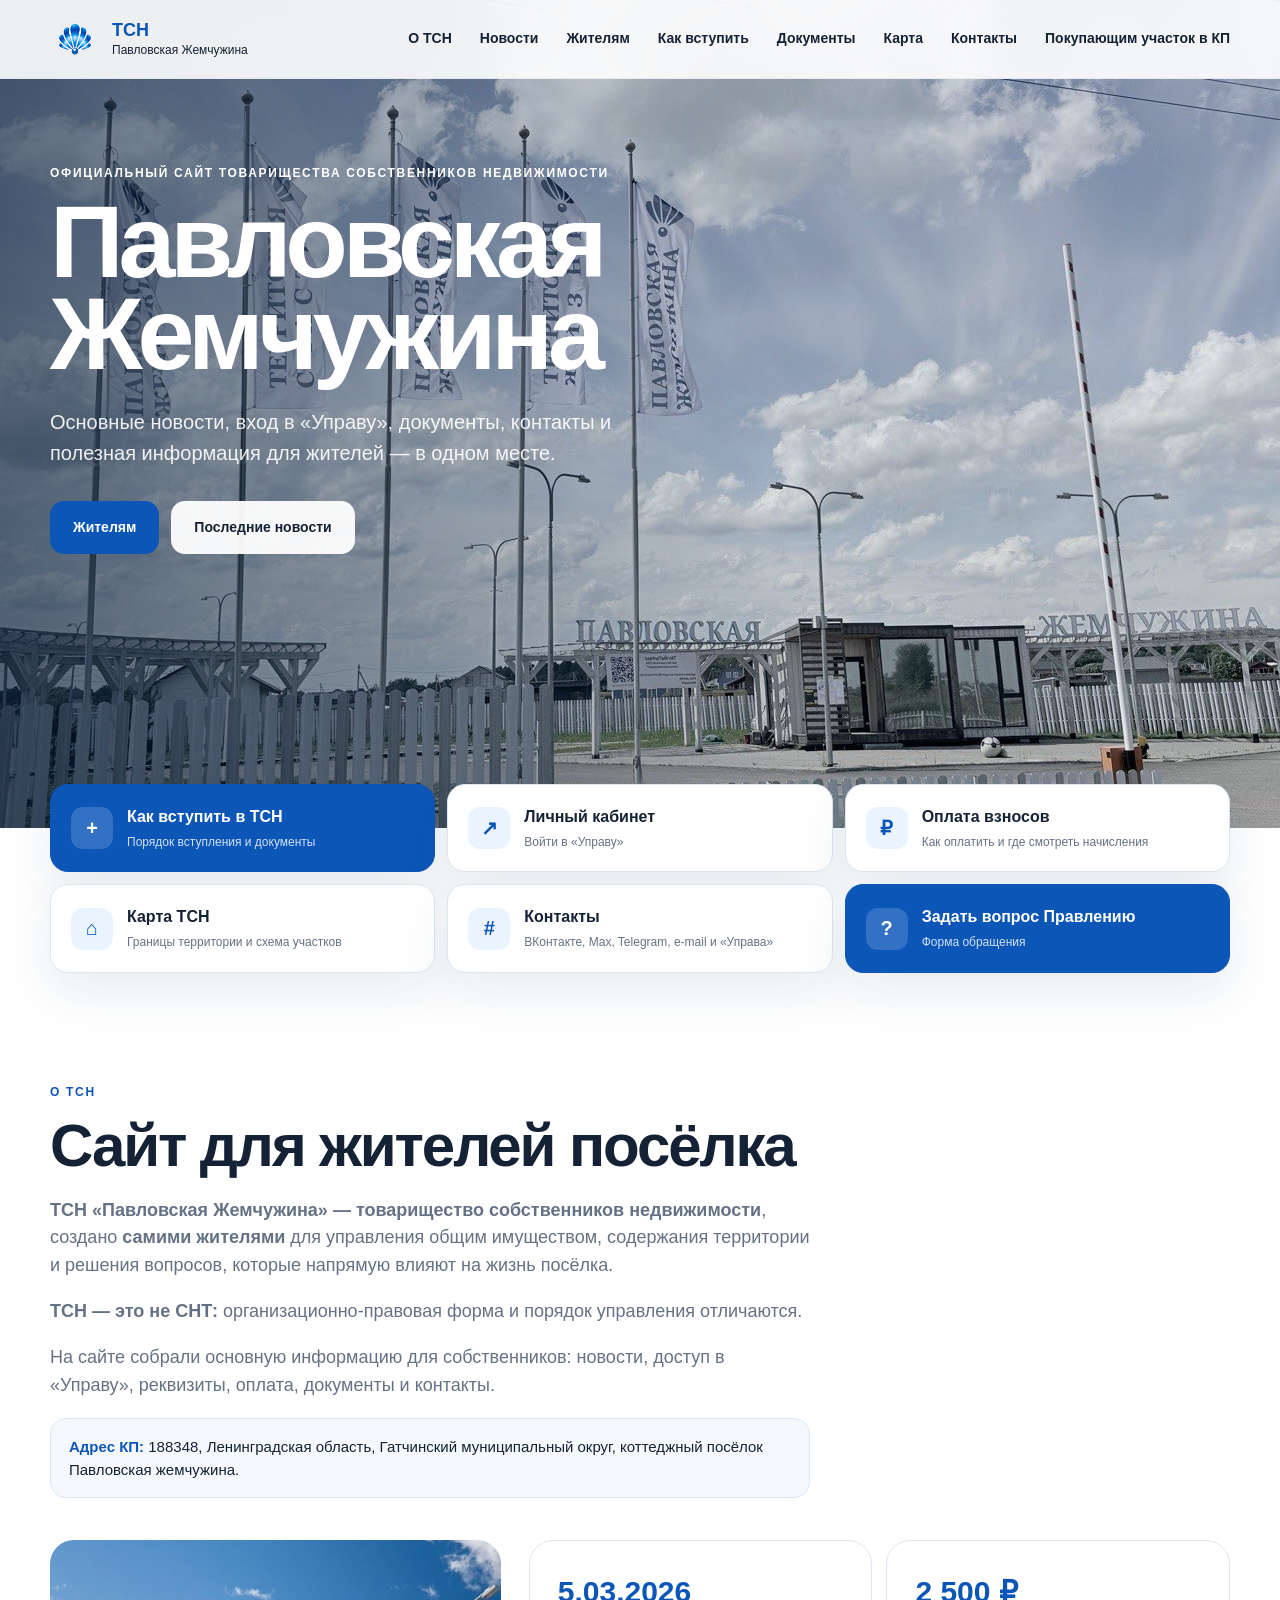
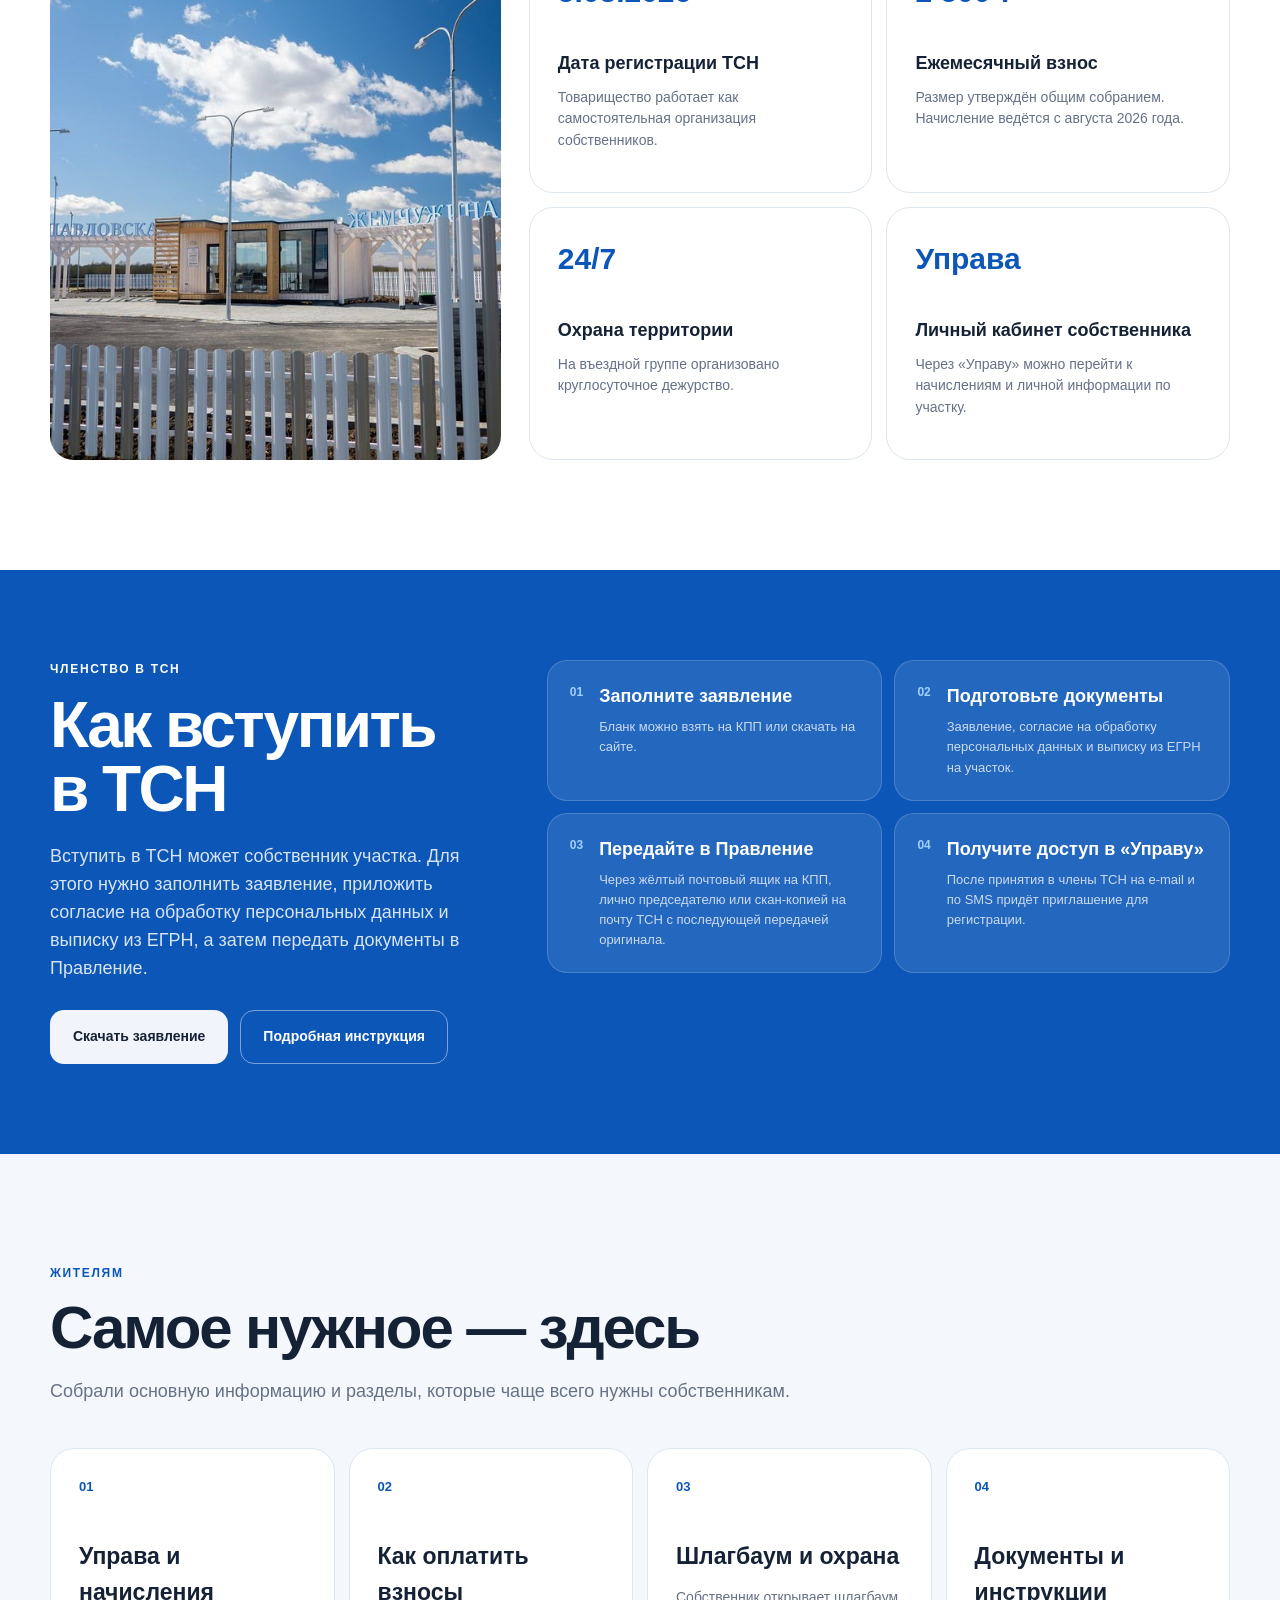
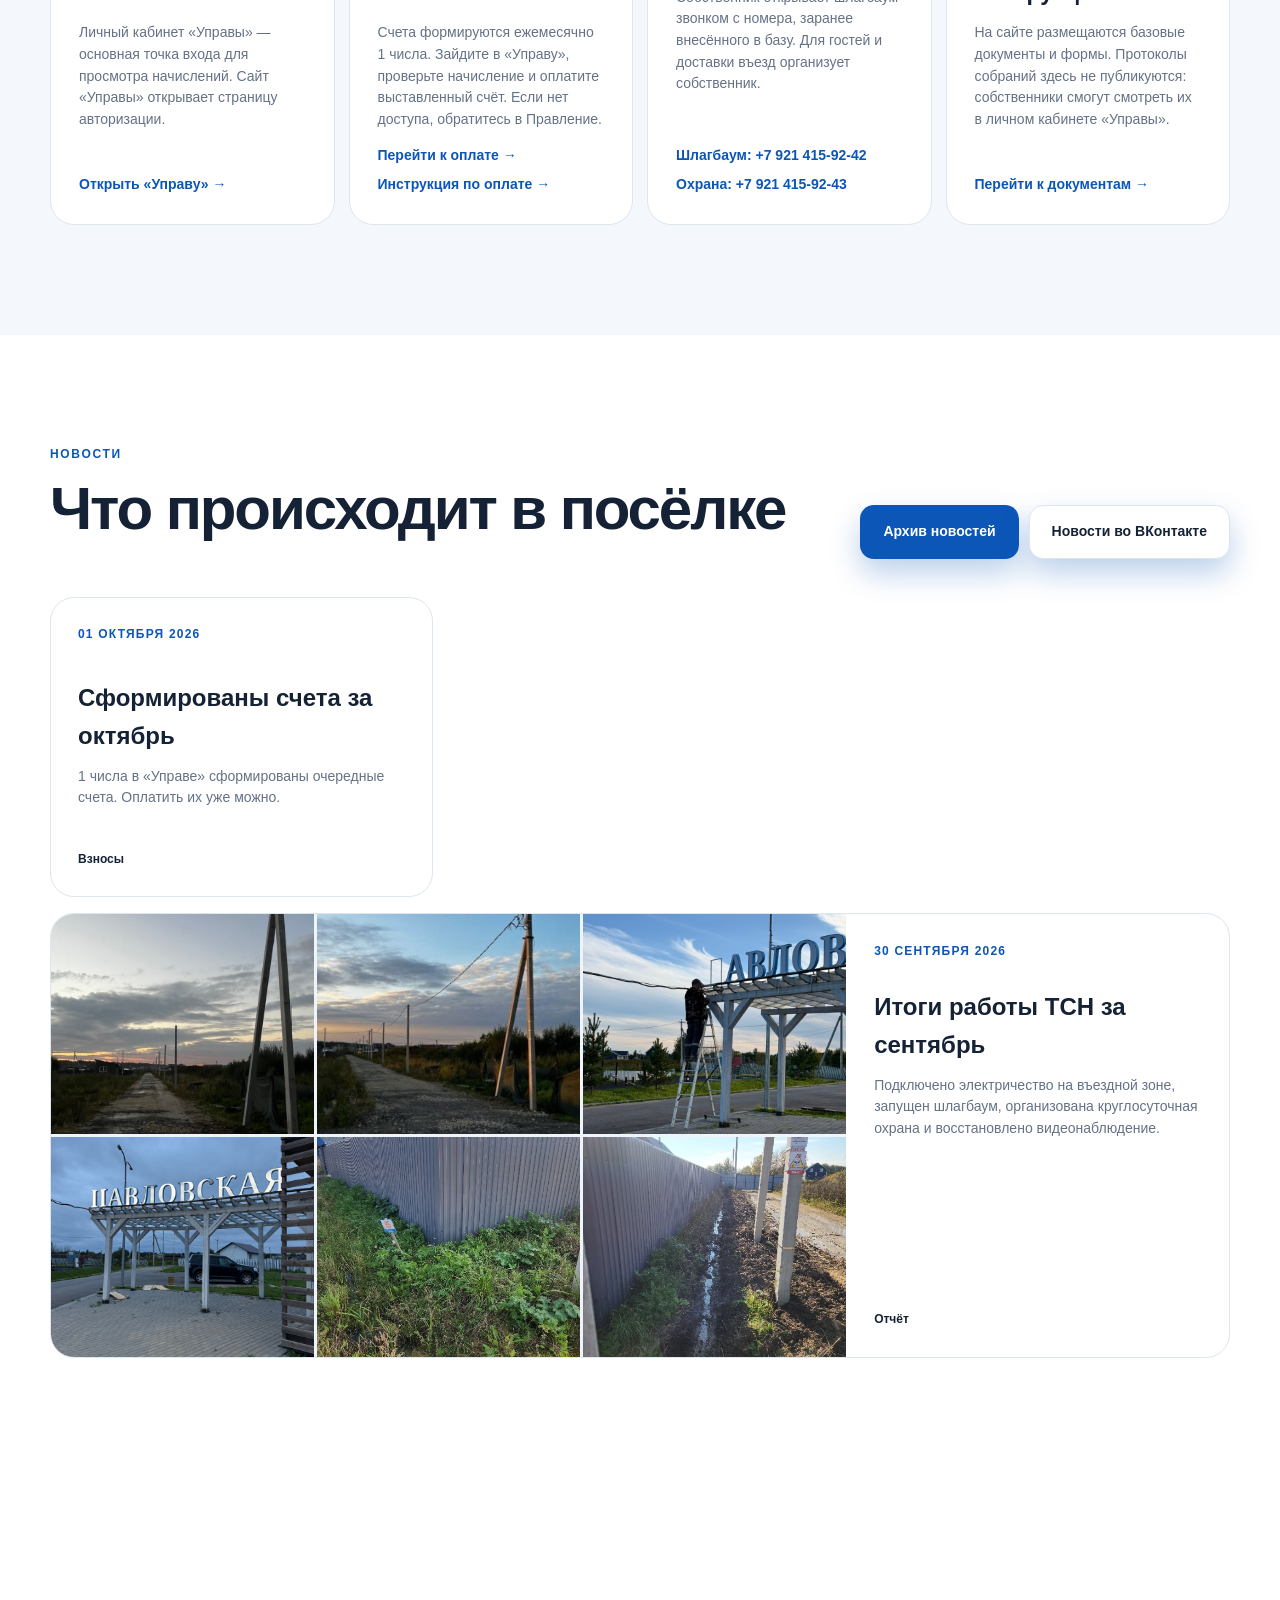
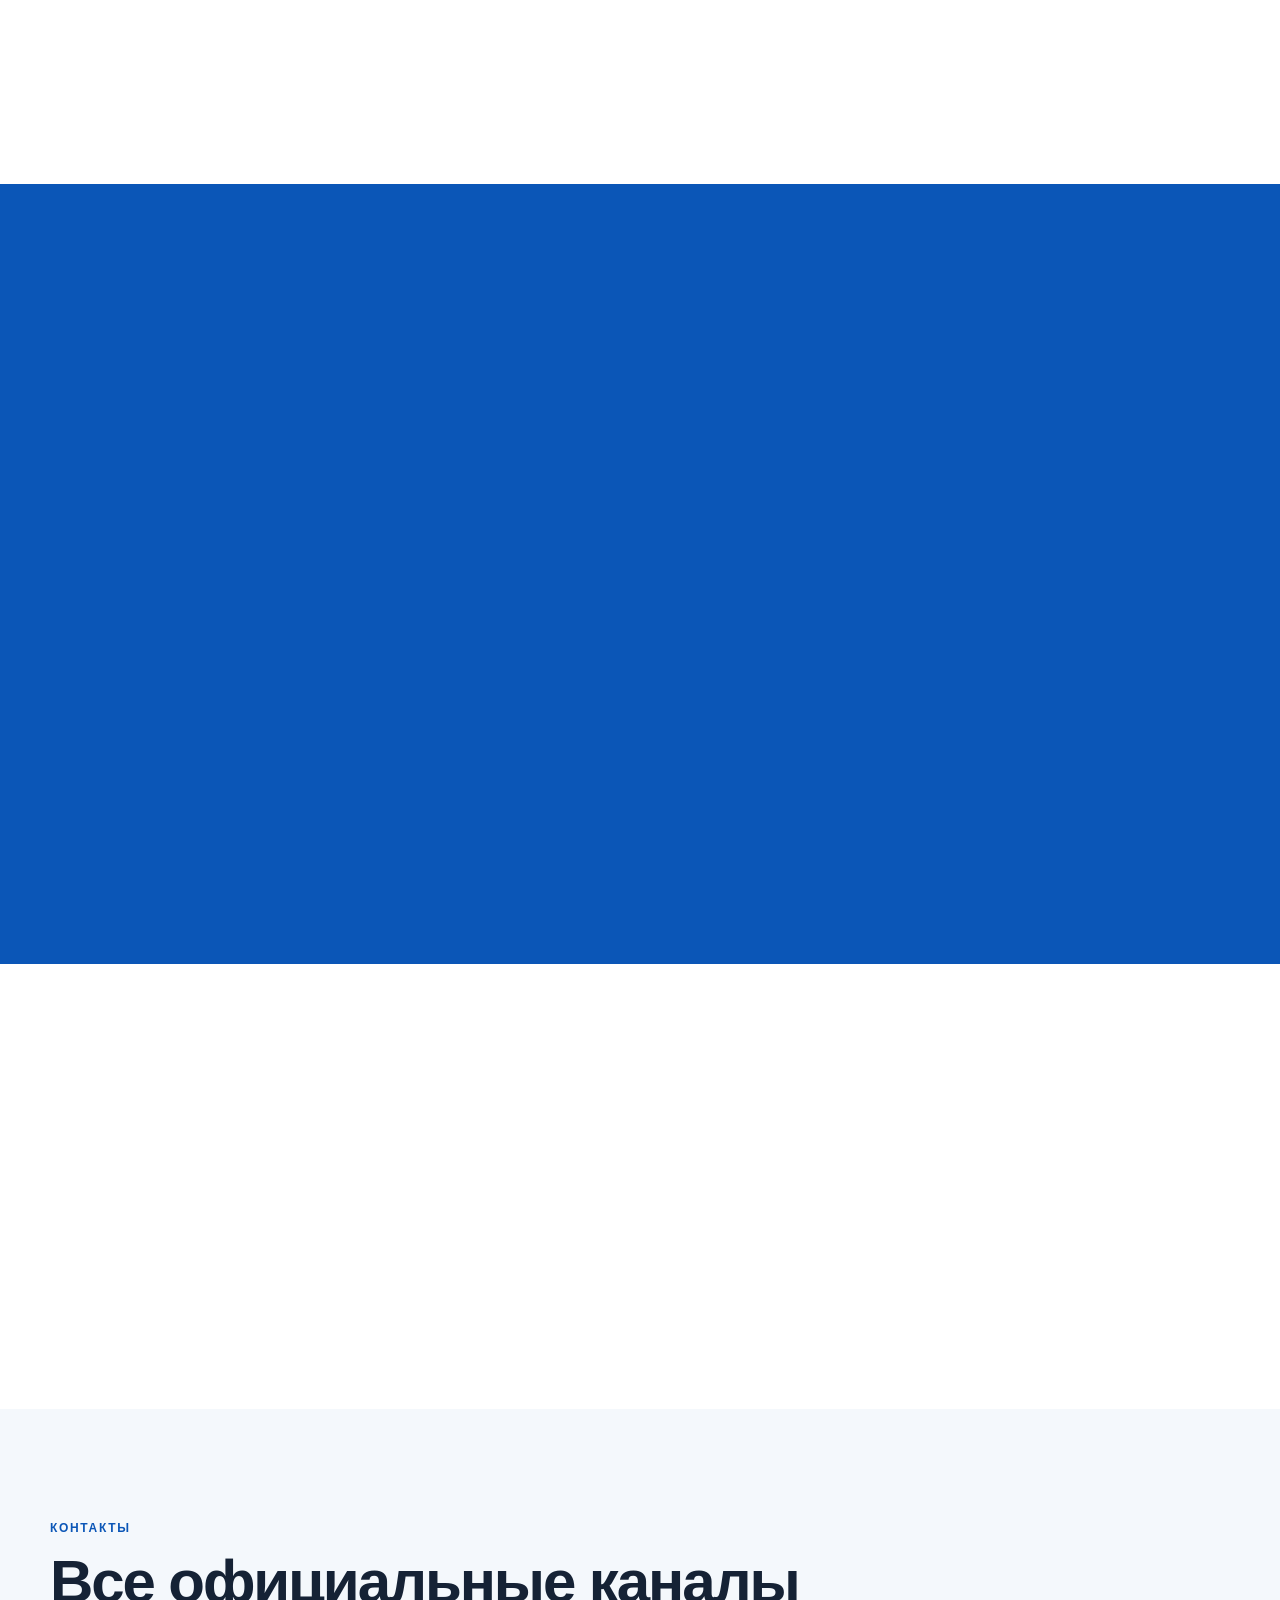
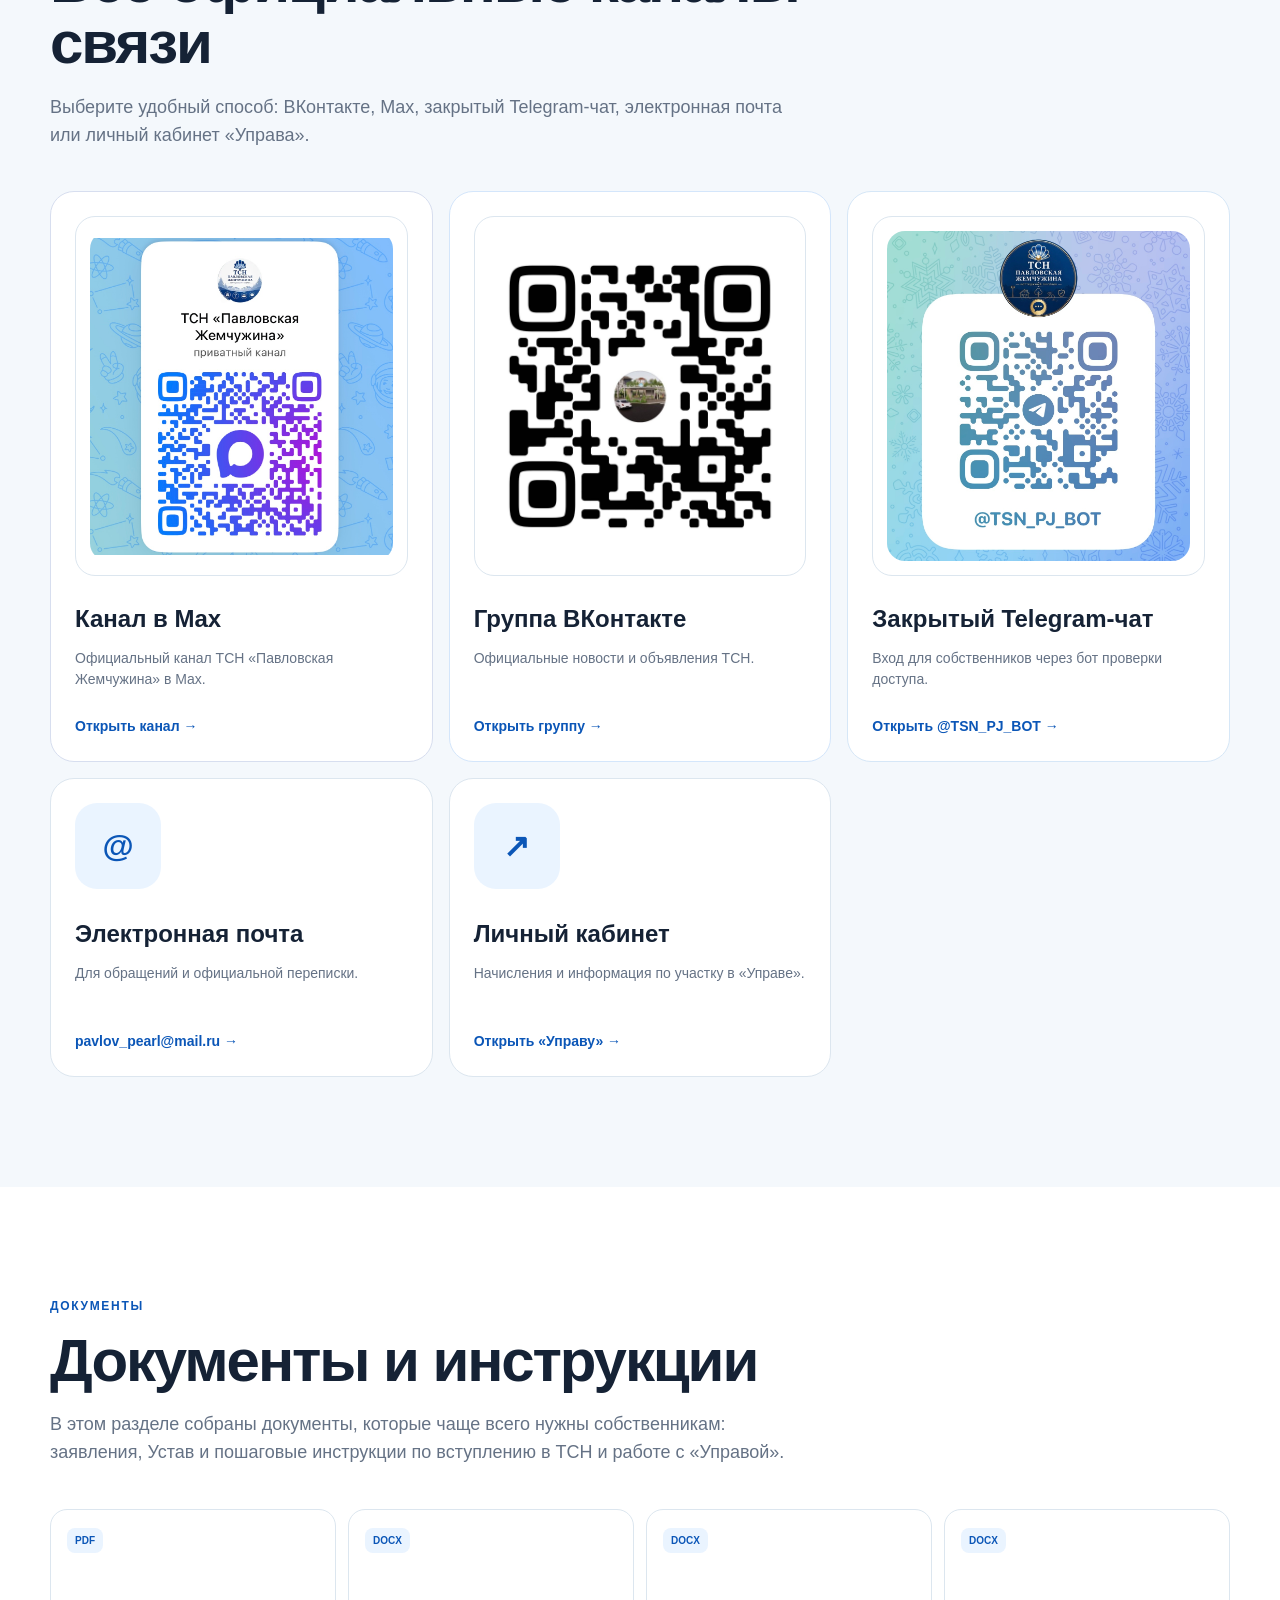
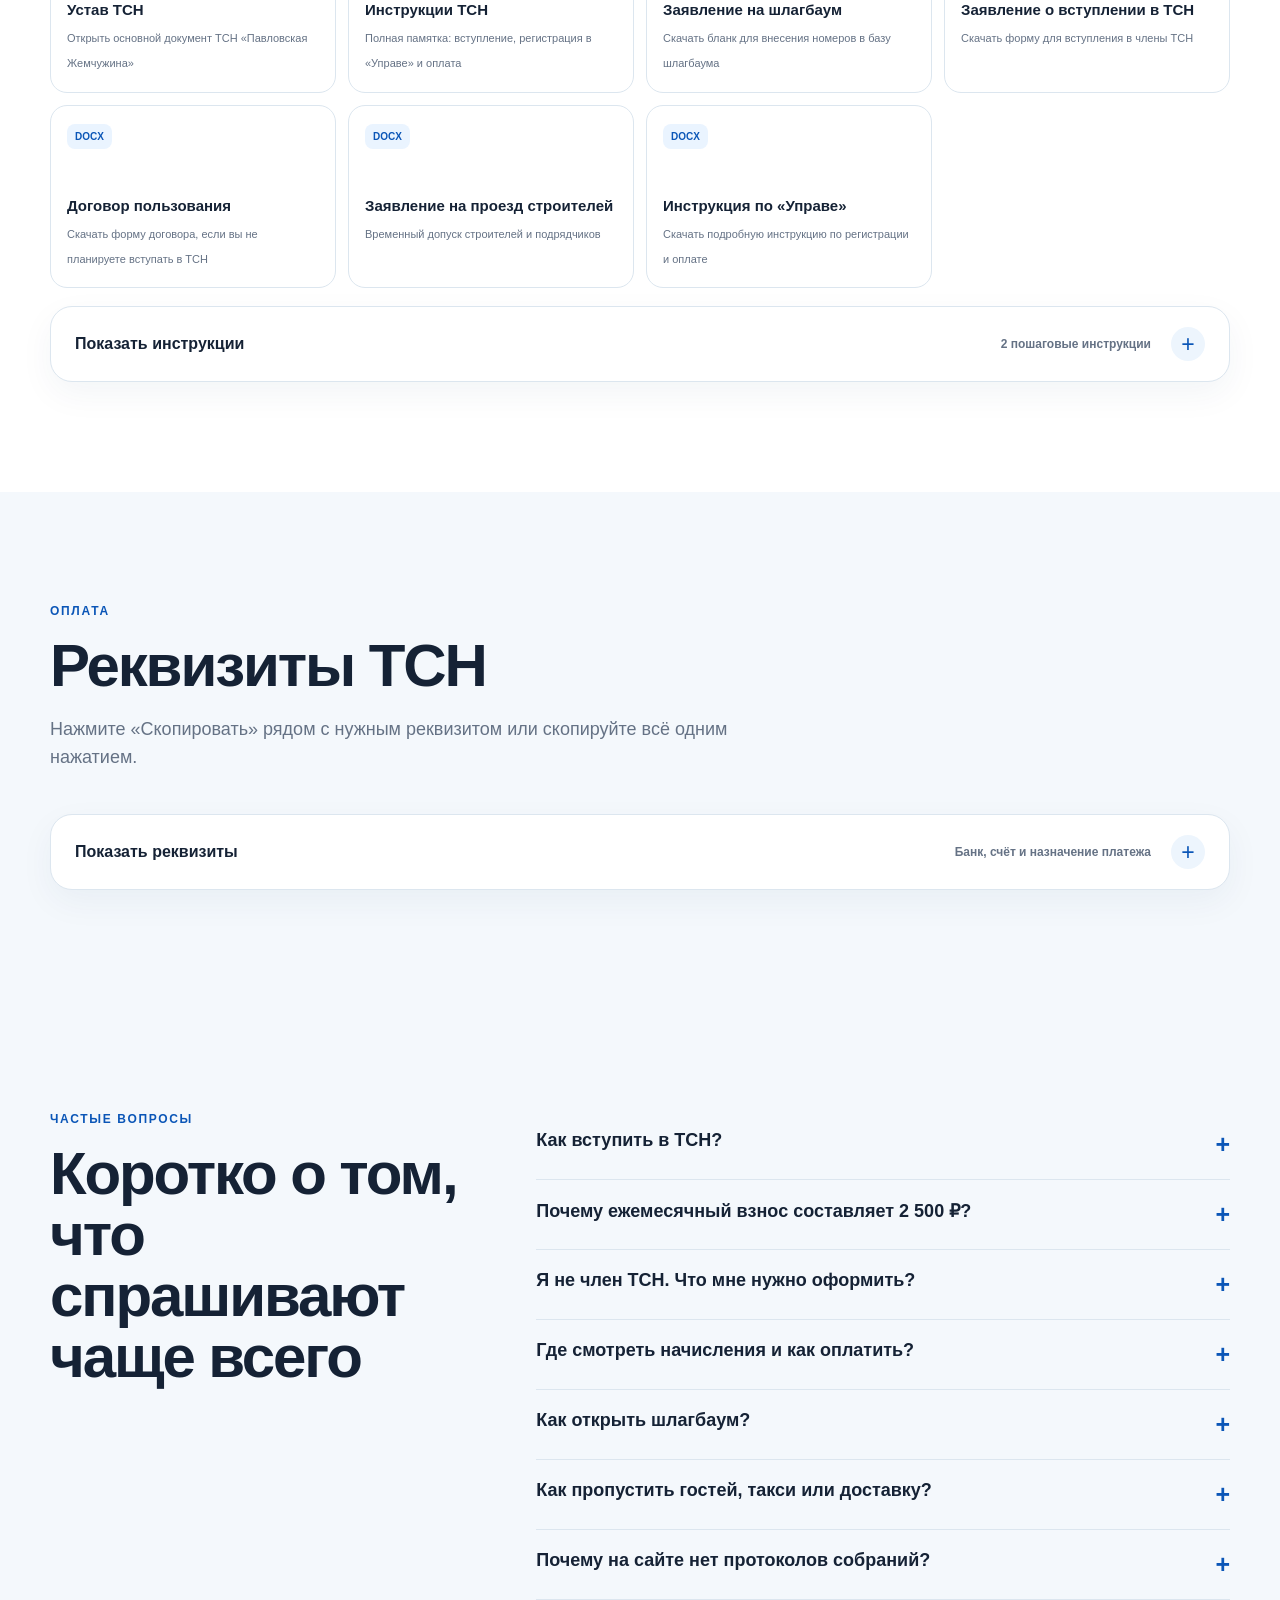
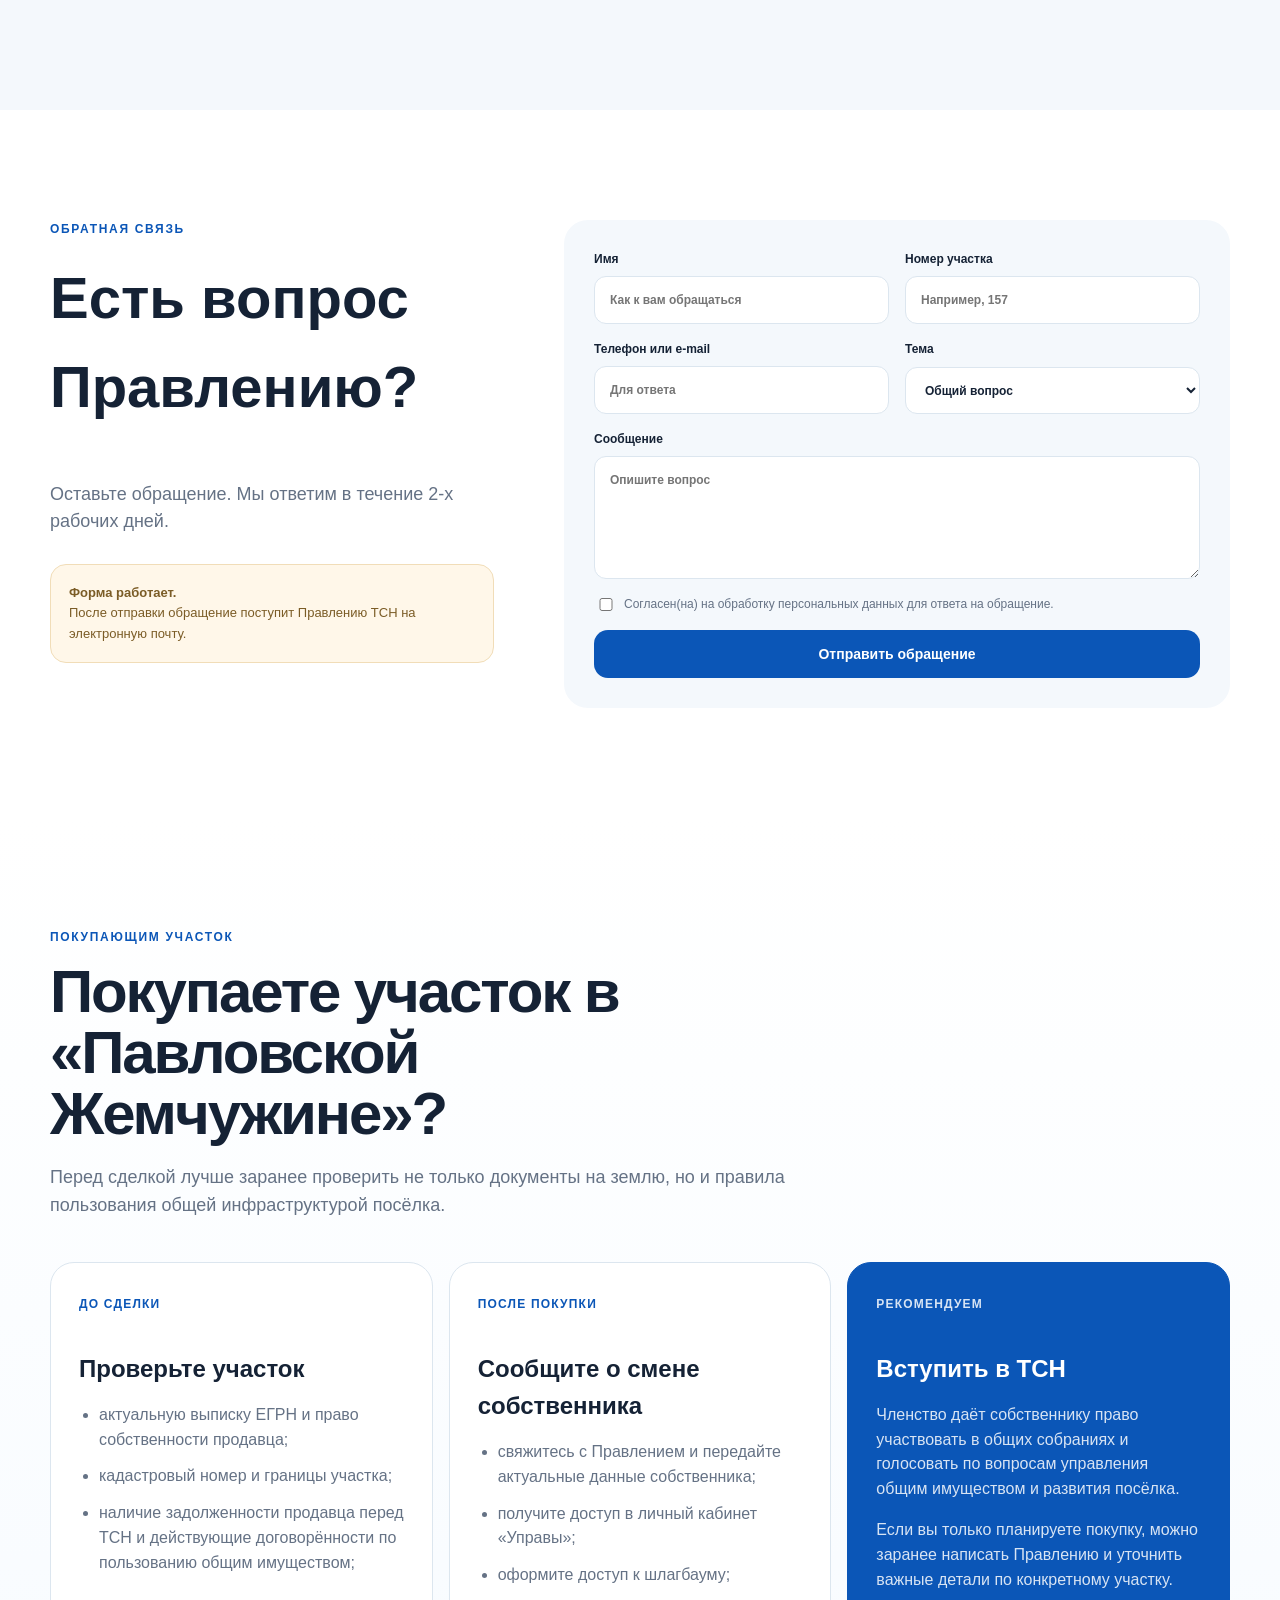
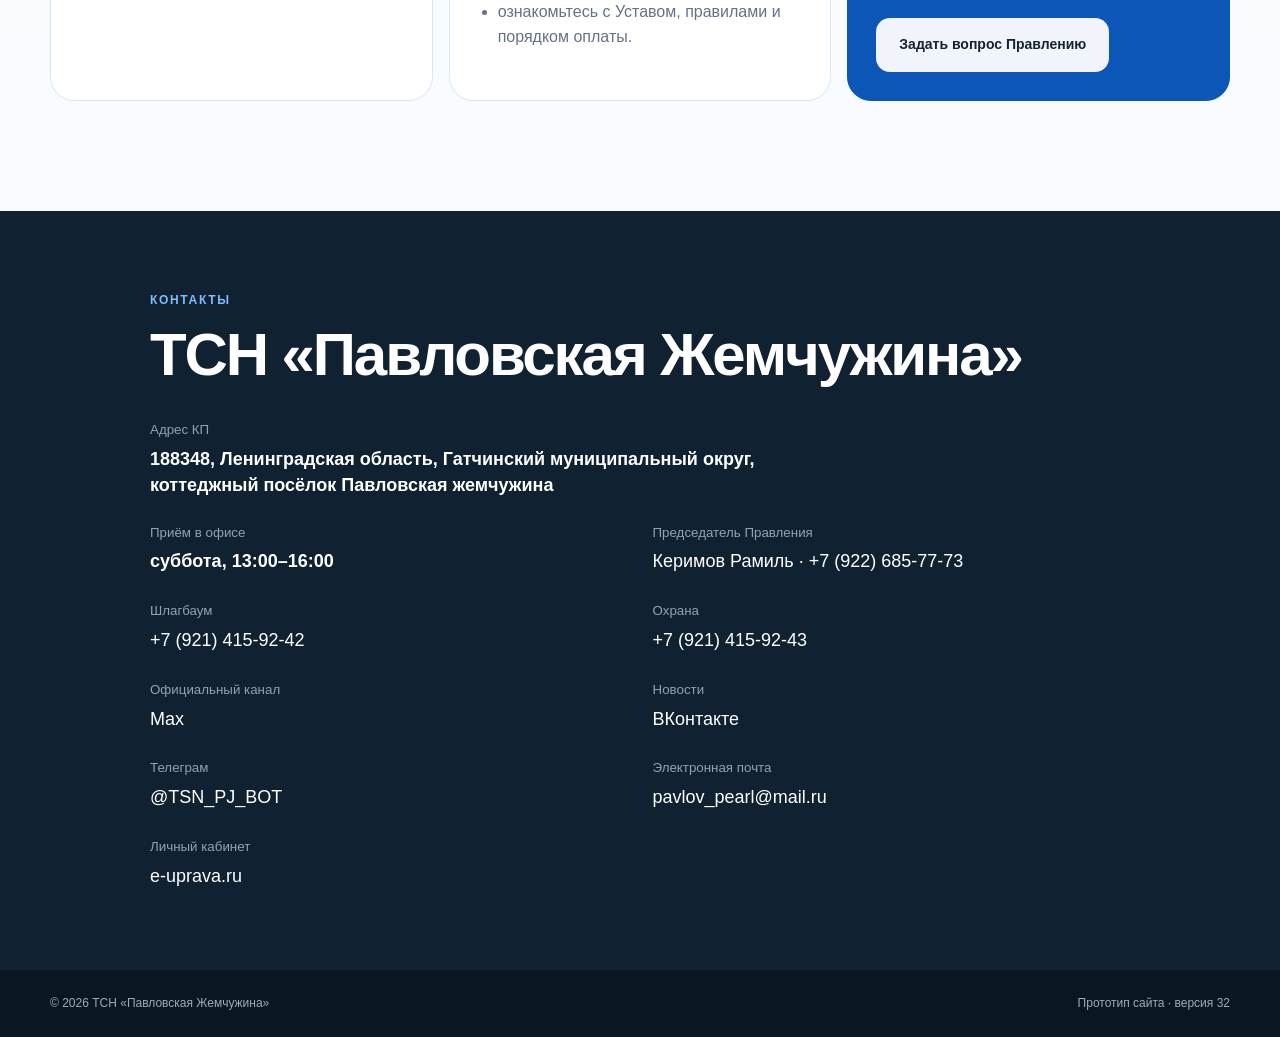
==== commit b88f0f0c: "SEO: improve homepage search metadata" ====
--- a/index.html
+++ b/index.html
@@ -4,8 +4,49 @@
   <meta charset="utf-8" />
   <meta name="viewport" content="width=device-width, initial-scale=1" />
   <meta name="theme-color" content="#0b56b7" />
-  <meta name="description" content="Официальный сайт ТСН «Павловская Жемчужина»: новости, карта, документы, контакты и сервисы для жителей." />
-  <title>ТСН «Павловская Жемчужина»</title>
+  <title>ТСН «Павловская Жемчужина» — официальный сайт</title>
+  <meta name="description" content="Официальный сайт ТСН «Павловская Жемчужина». Новости посёлка, документы, оплата взносов, шлагбаум, контакты Правления и полезная информация для собственников." />
+  <link rel="canonical" href="https://p-zh.ru/" />
+
+  <meta property="og:type" content="website" />
+  <meta property="og:locale" content="ru_RU" />
+  <meta property="og:site_name" content="ТСН «Павловская Жемчужина»" />
+  <meta property="og:title" content="ТСН «Павловская Жемчужина» — официальный сайт" />
+  <meta property="og:description" content="Новости, документы, оплата взносов, контакты Правления и полезная информация для собственников ТСН «Павловская Жемчужина»." />
+  <meta property="og:url" content="https://p-zh.ru/" />
+  <meta property="og:image" content="https://p-zh.ru/assets/logo-full.png" />
+
+  <script type="application/ld+json">
+  {
+    "@context": "https://schema.org",
+    "@graph": [
+      {
+        "@type": "WebSite",
+        "@id": "https://p-zh.ru/#website",
+        "url": "https://p-zh.ru/",
+        "name": "ТСН «Павловская Жемчужина»",
+        "inLanguage": "ru-RU"
+      },
+      {
+        "@type": "Organization",
+        "@id": "https://p-zh.ru/#organization",
+        "name": "ТСН «Павловская Жемчужина»",
+        "url": "https://p-zh.ru/",
+        "logo": "https://p-zh.ru/assets/logo-full.png",
+        "email": "pavlov_pearl@mail.ru",
+        "address": {
+          "@type": "PostalAddress",
+          "postalCode": "188348",
+          "addressRegion": "Ленинградская область",
+          "addressLocality": "Гатчинский муниципальный округ",
+          "streetAddress": "коттеджный посёлок Павловская жемчужина",
+          "addressCountry": "RU"
+        }
+      }
+    ]
+  }
+  </script>
+
   <link rel="icon" type="image/png" href="assets/logo-mark.png" />
   <link rel="stylesheet" href="styles.css" />
 </head>
